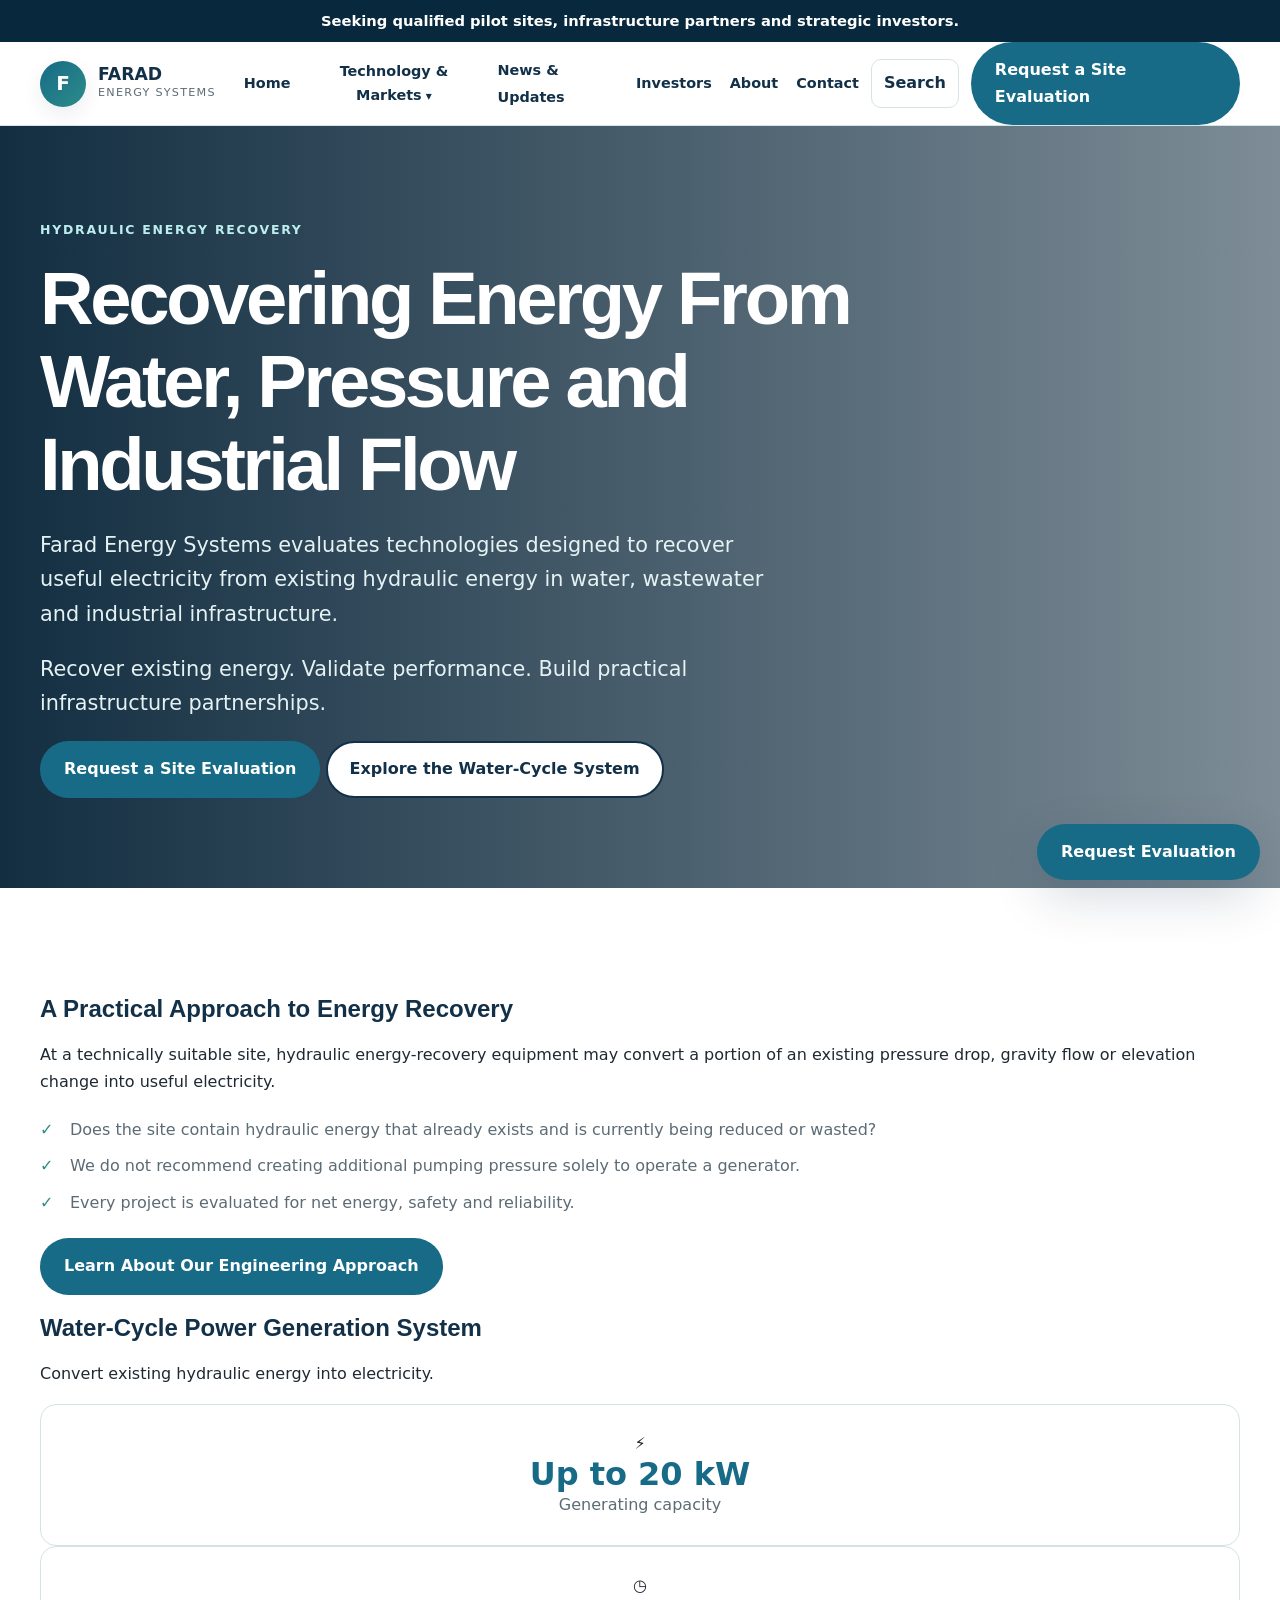
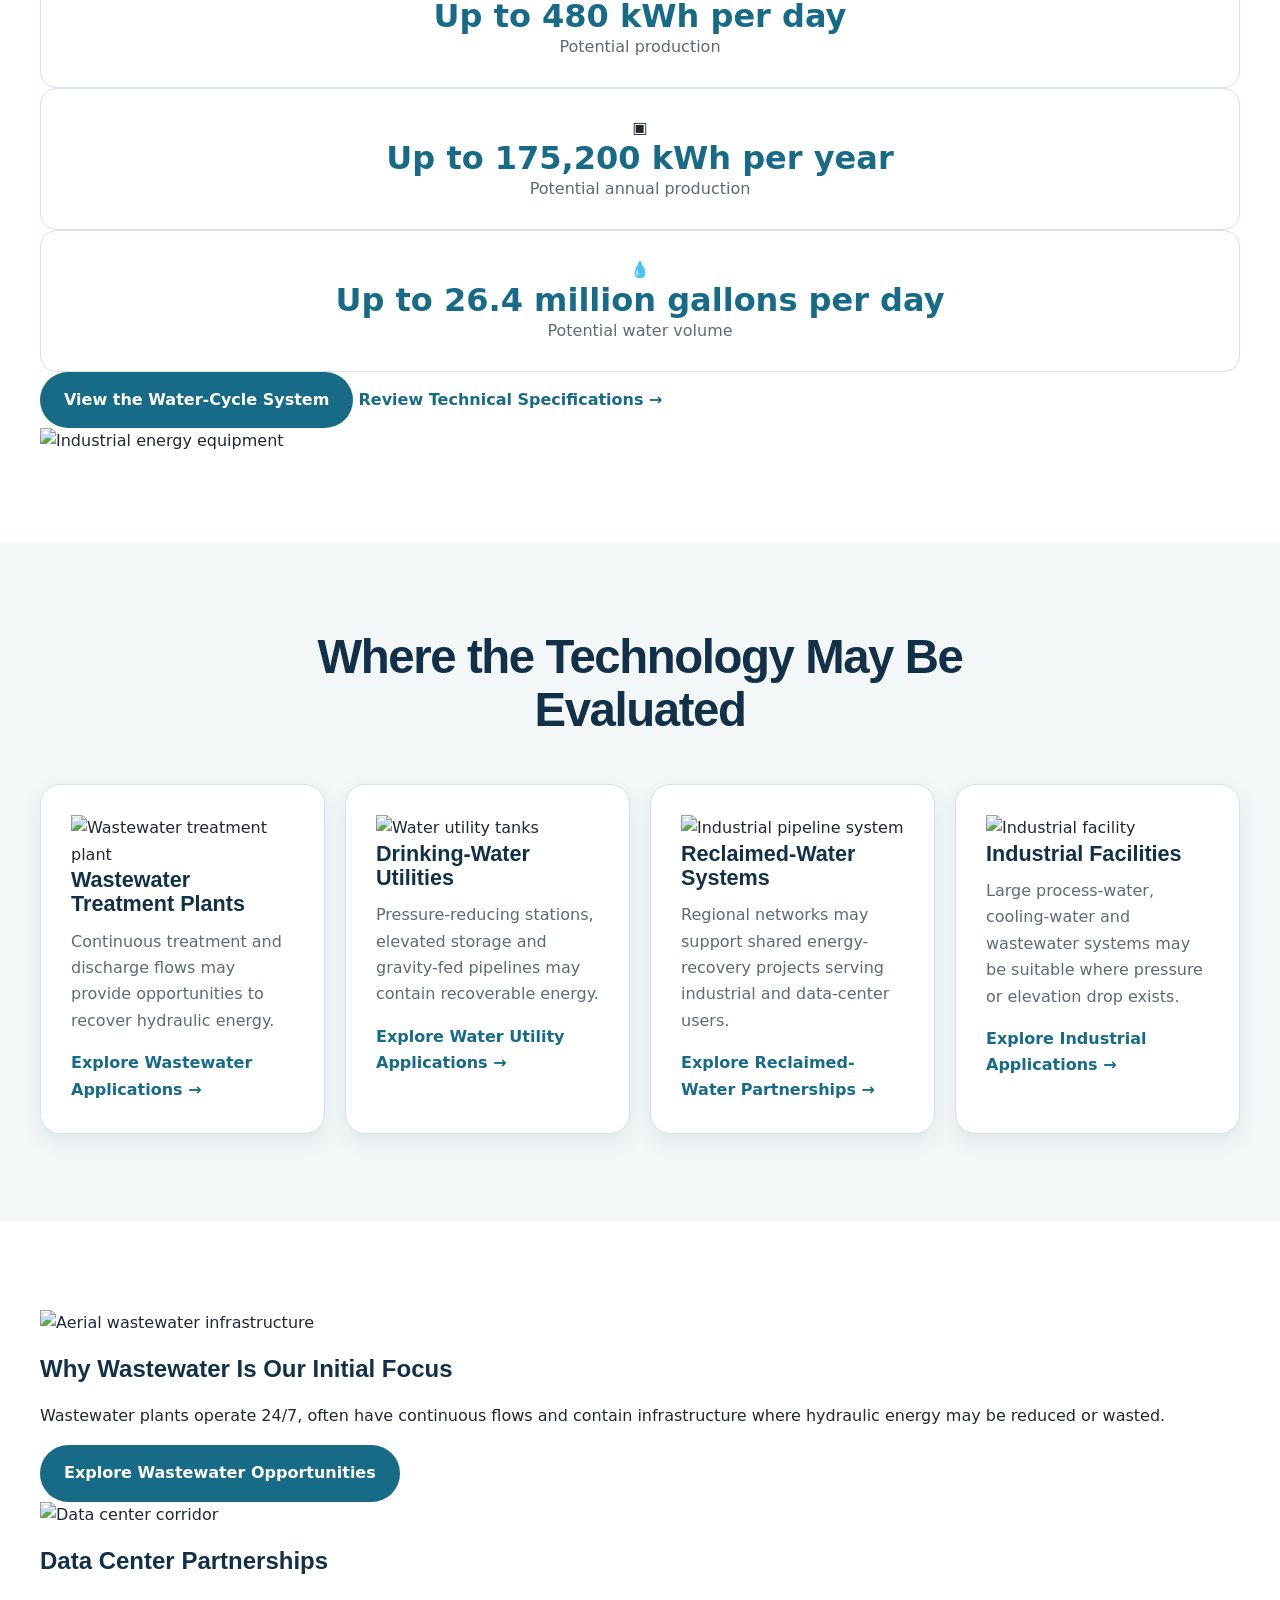
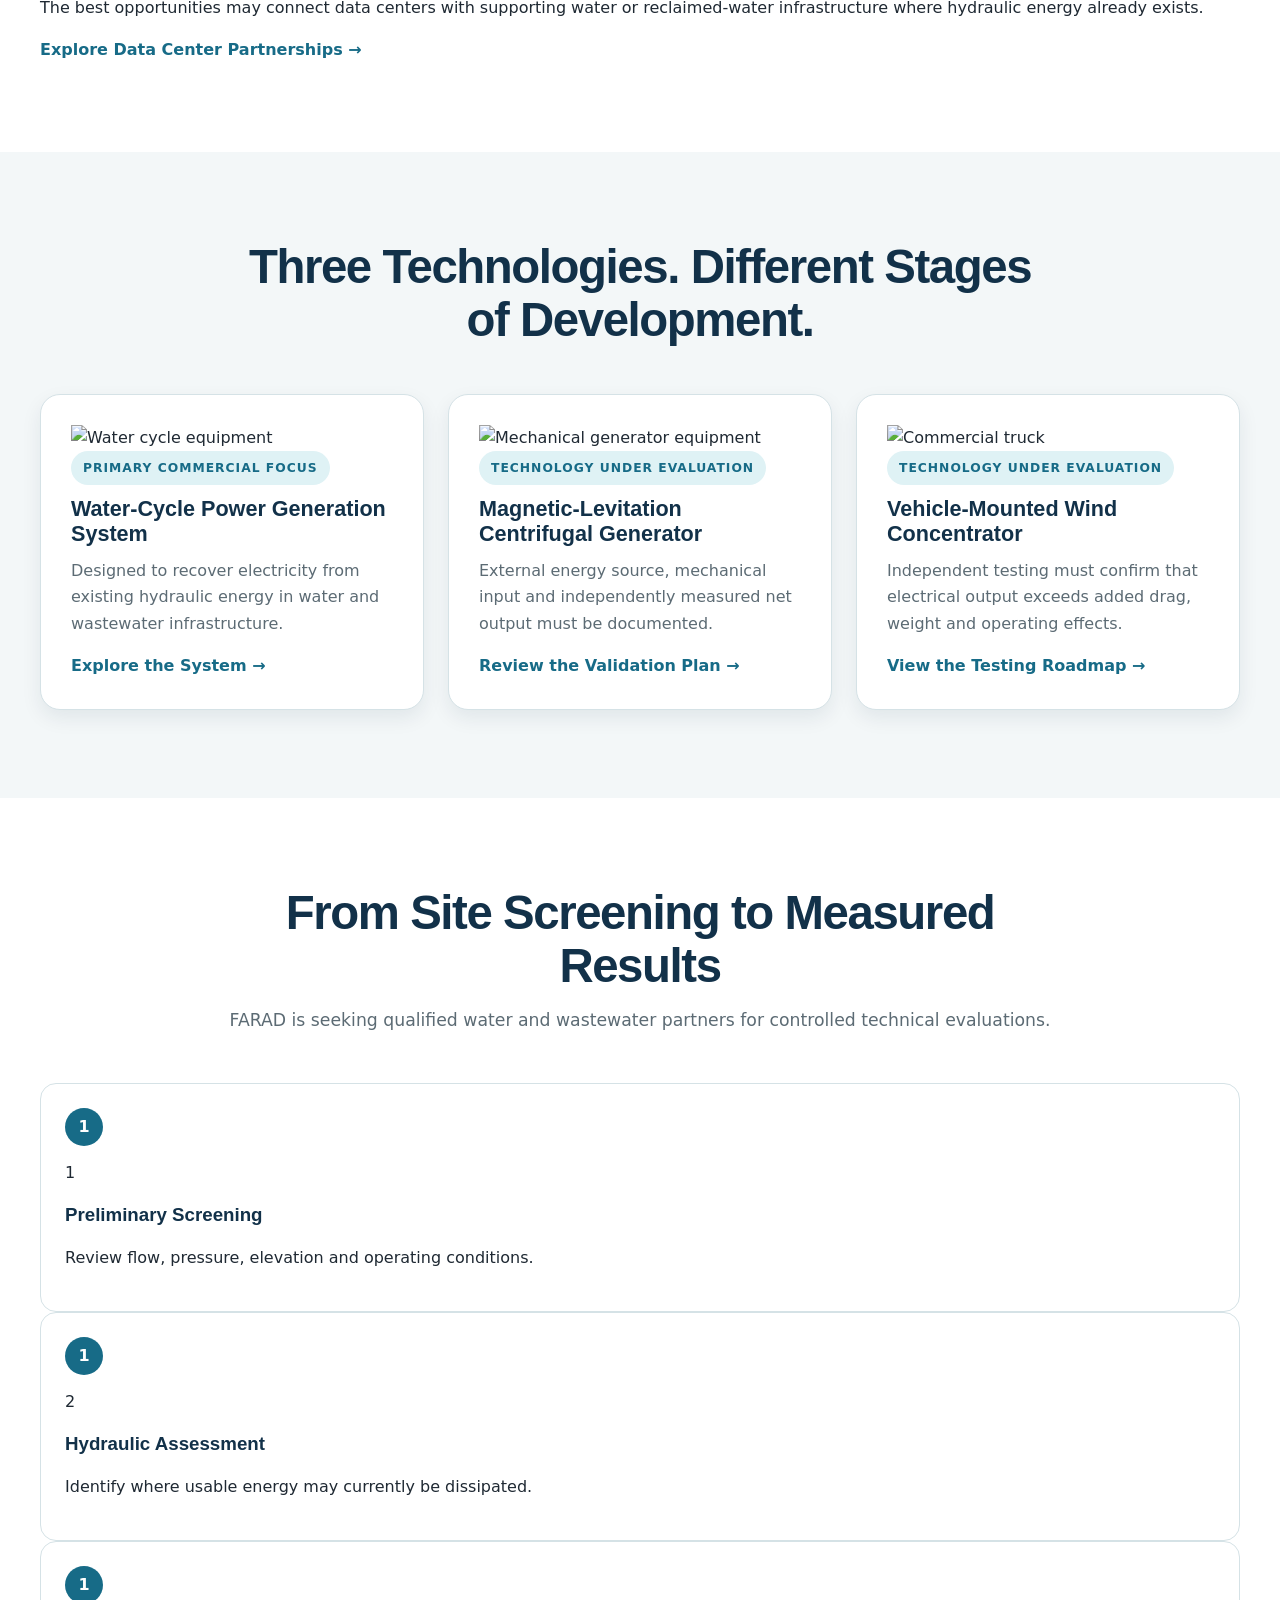
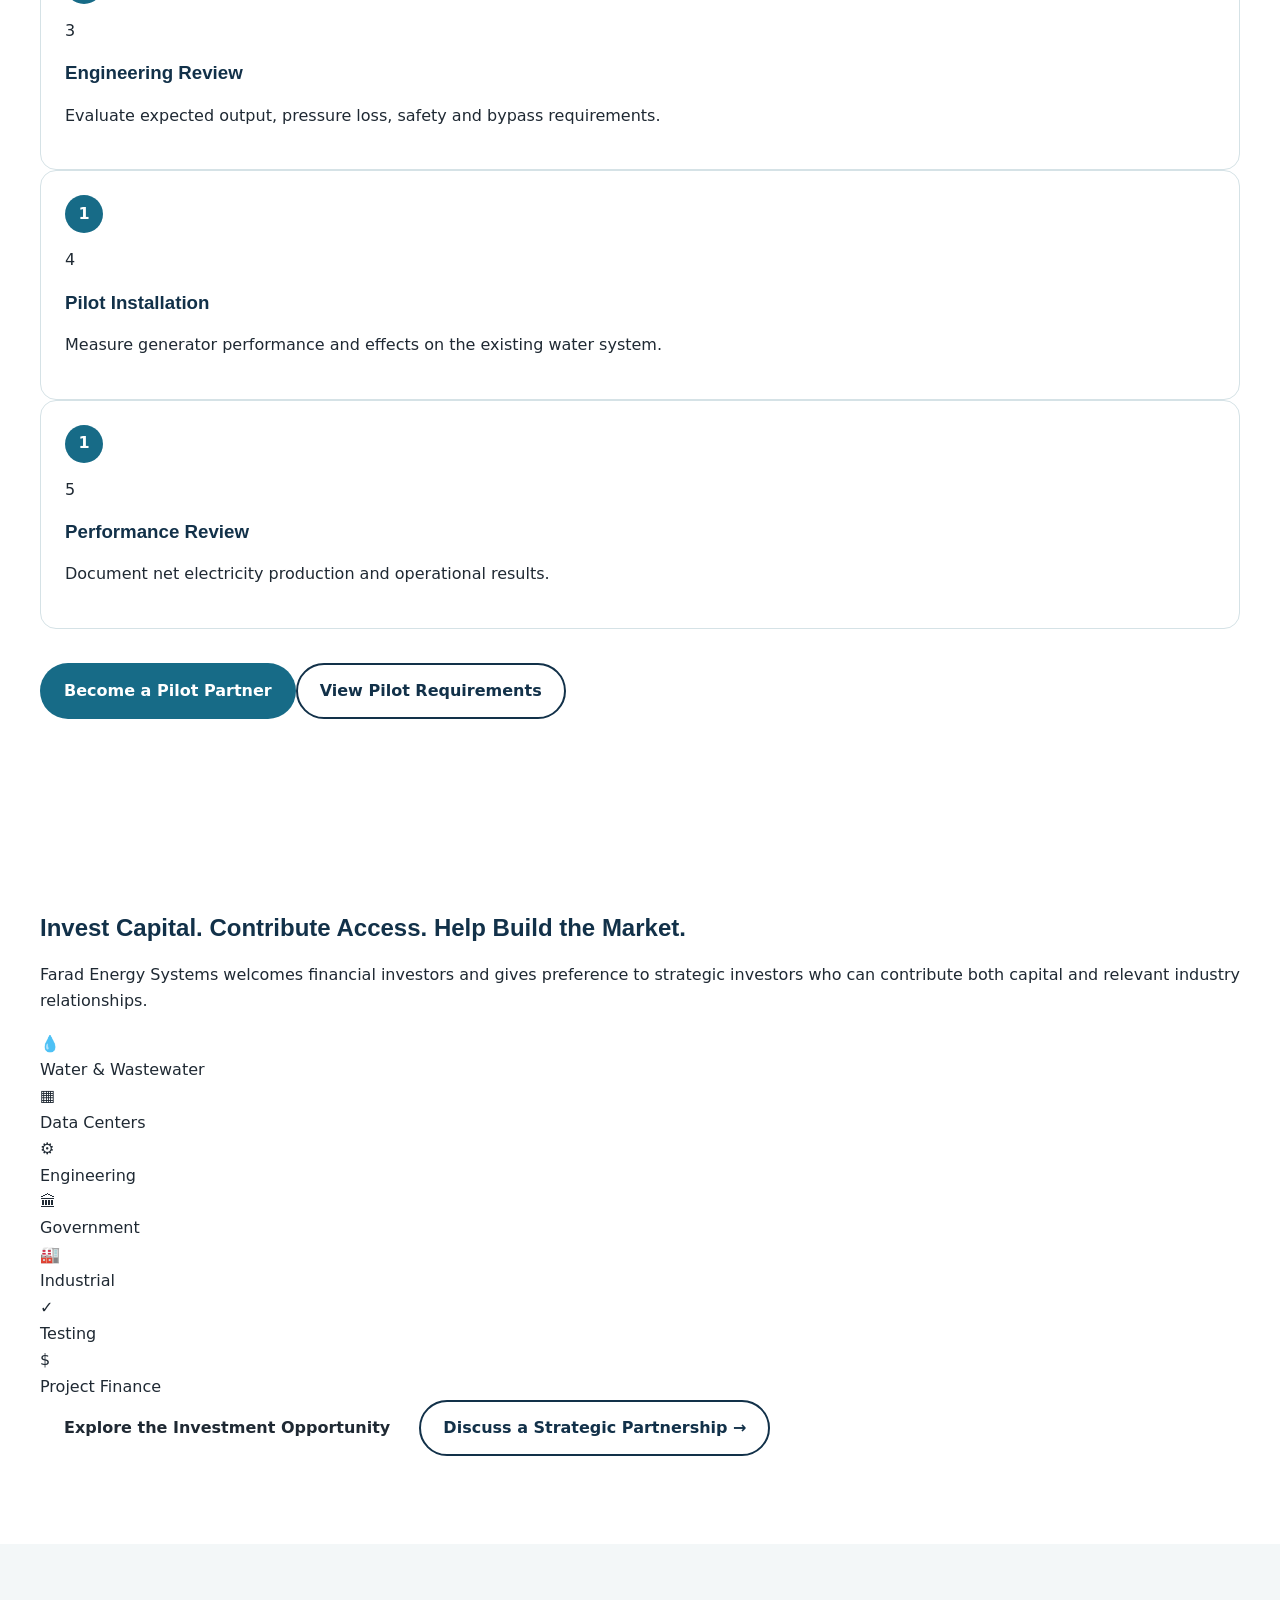
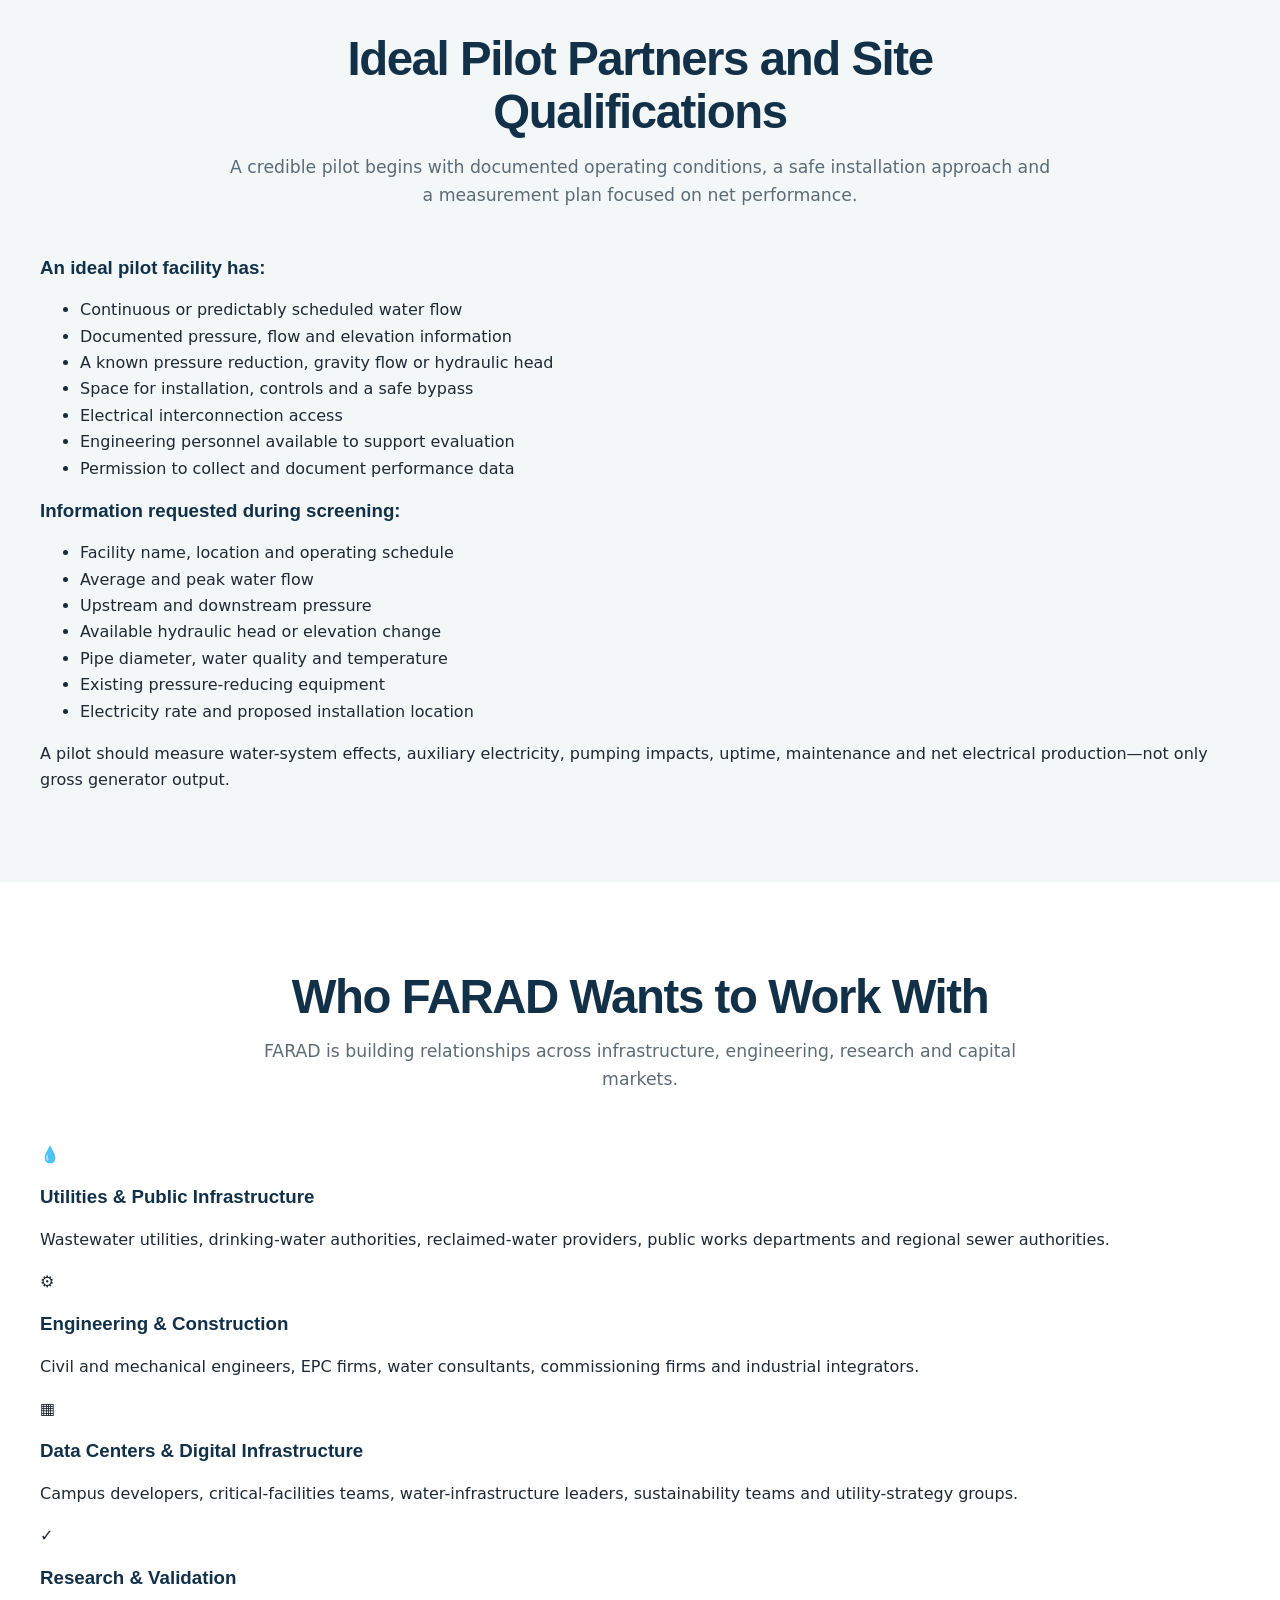
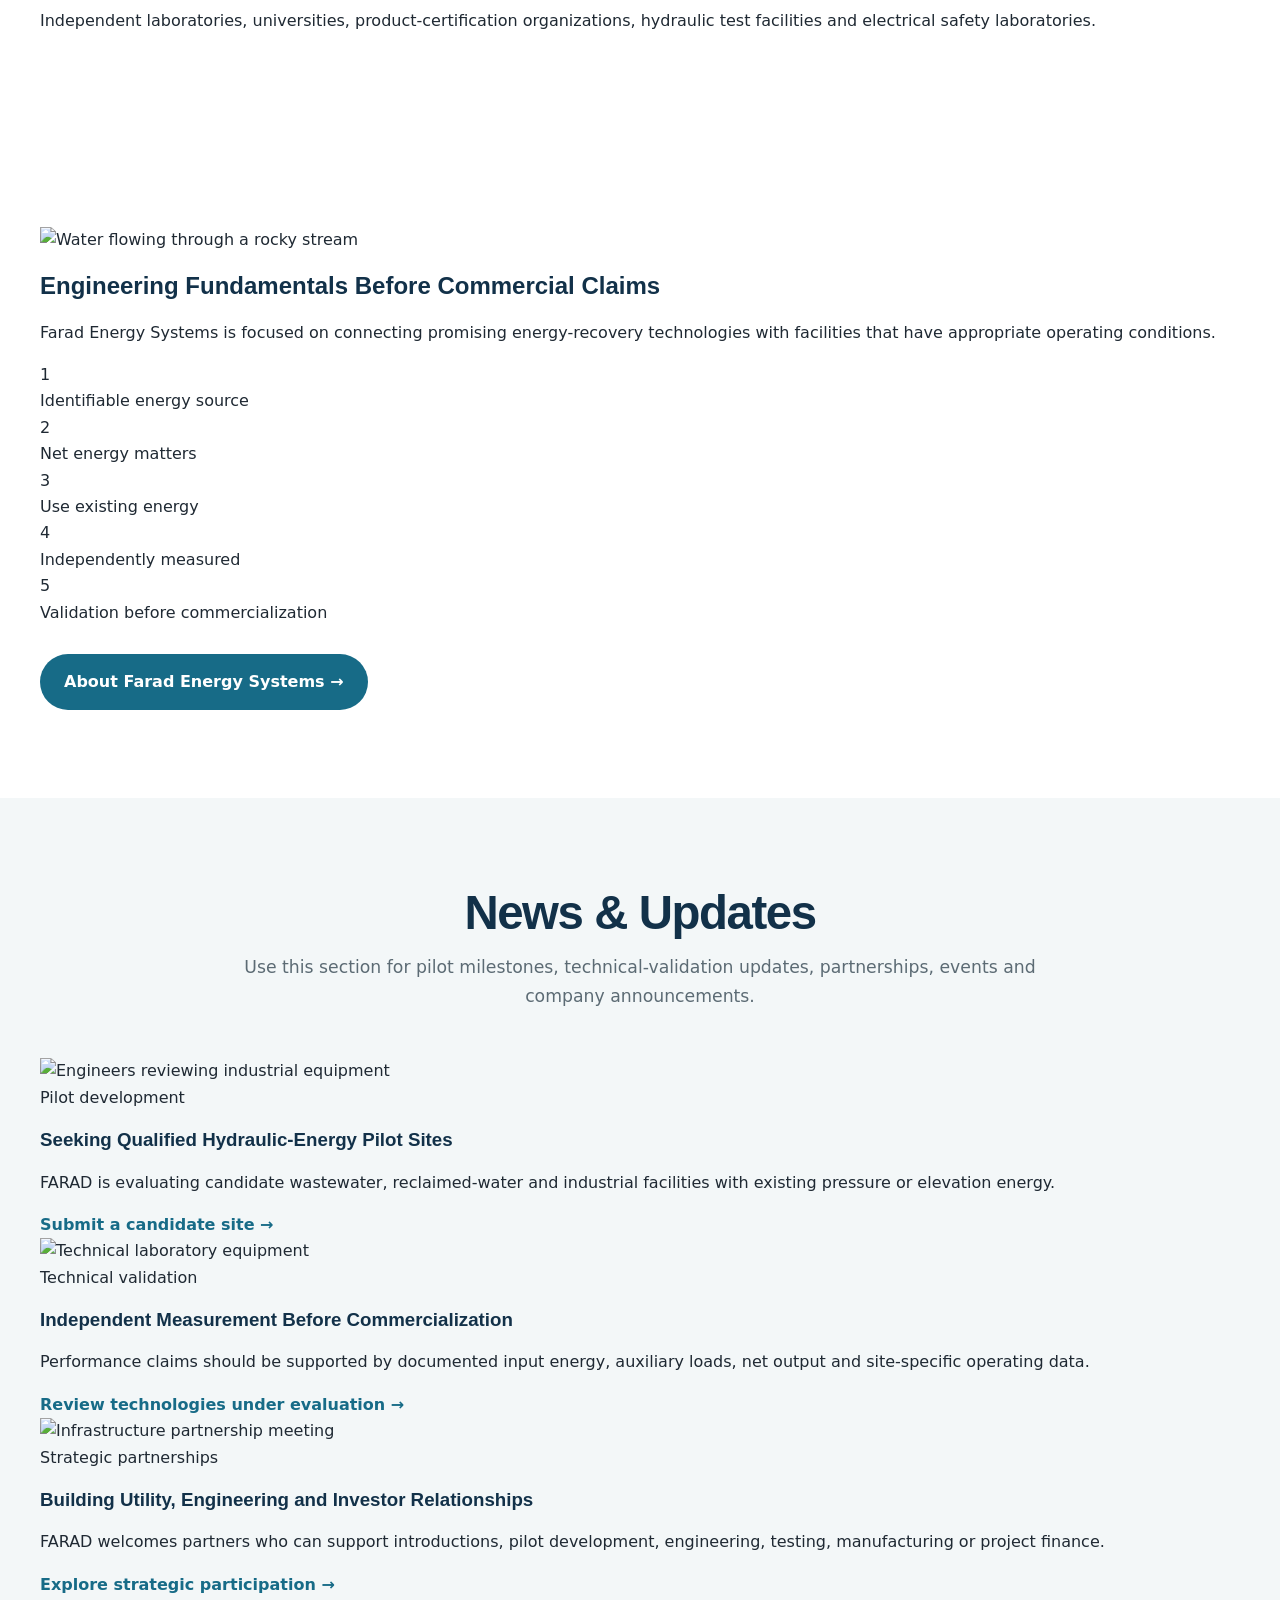
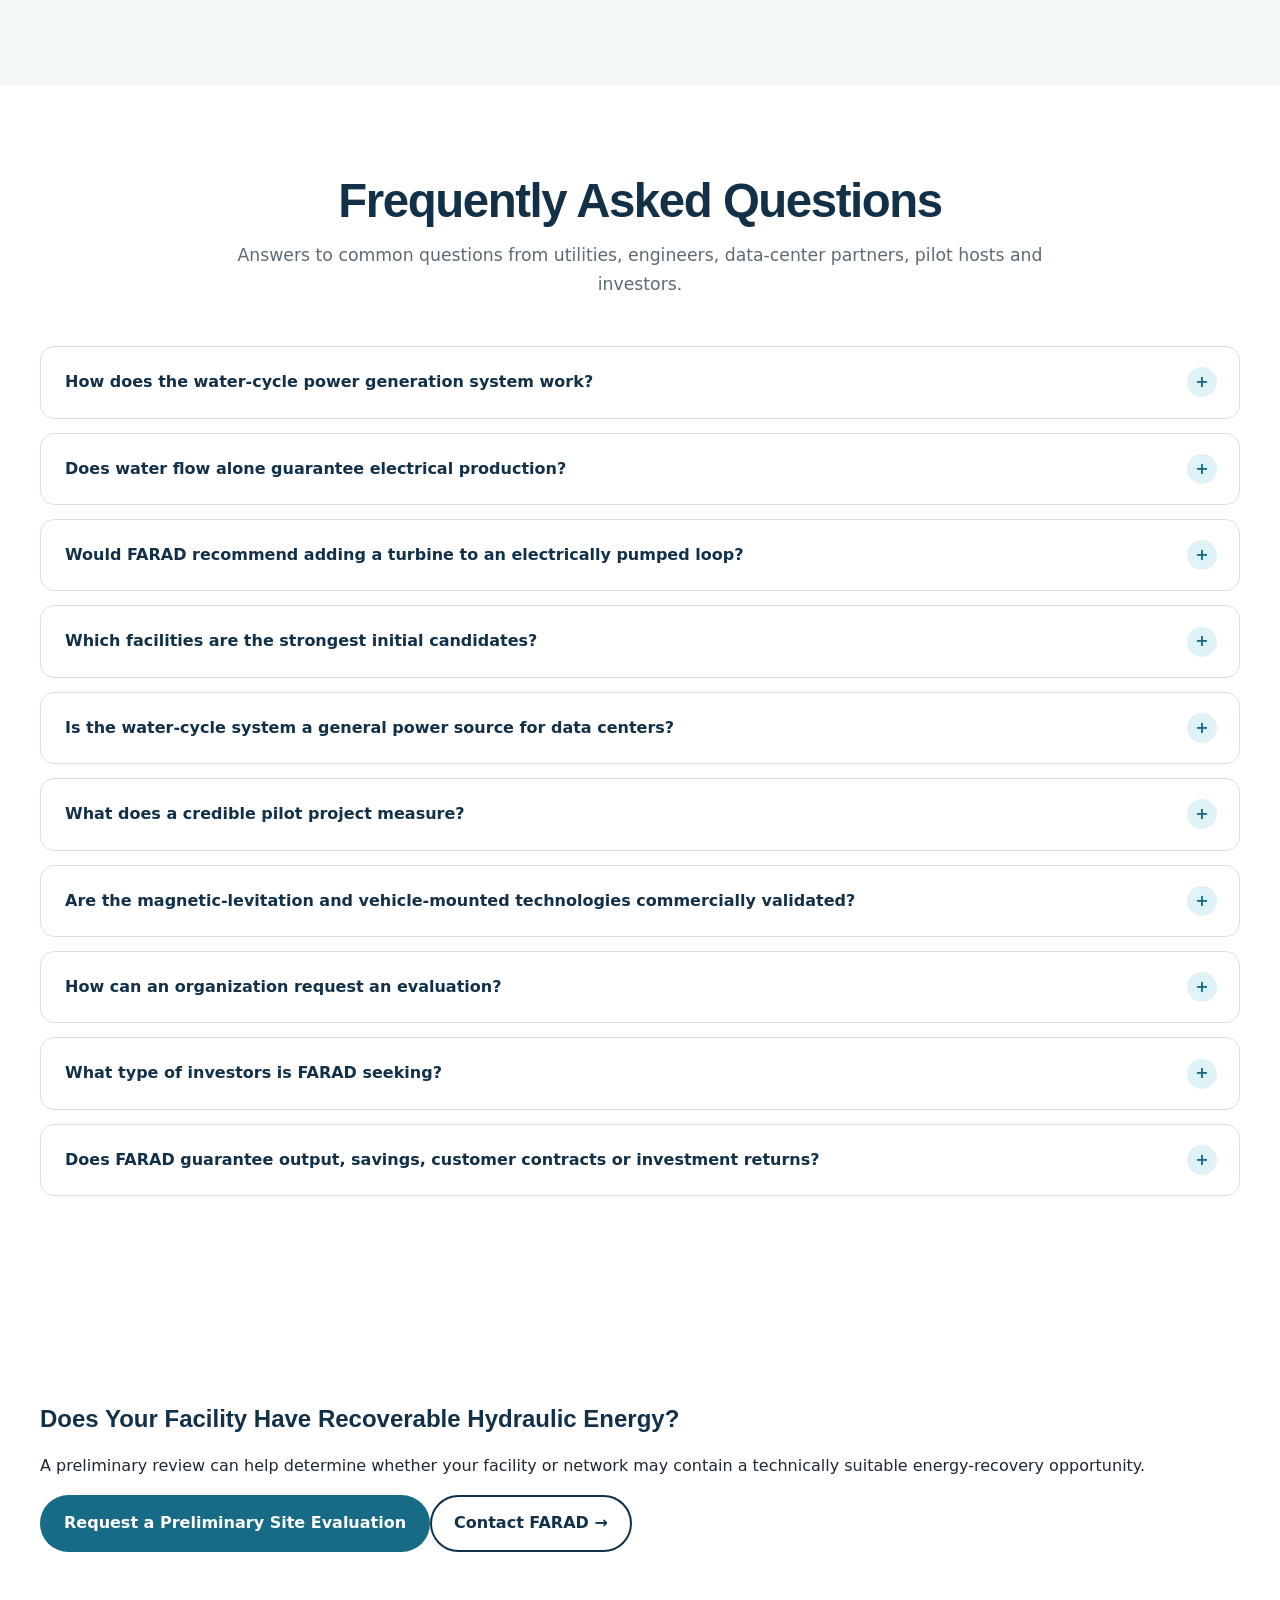
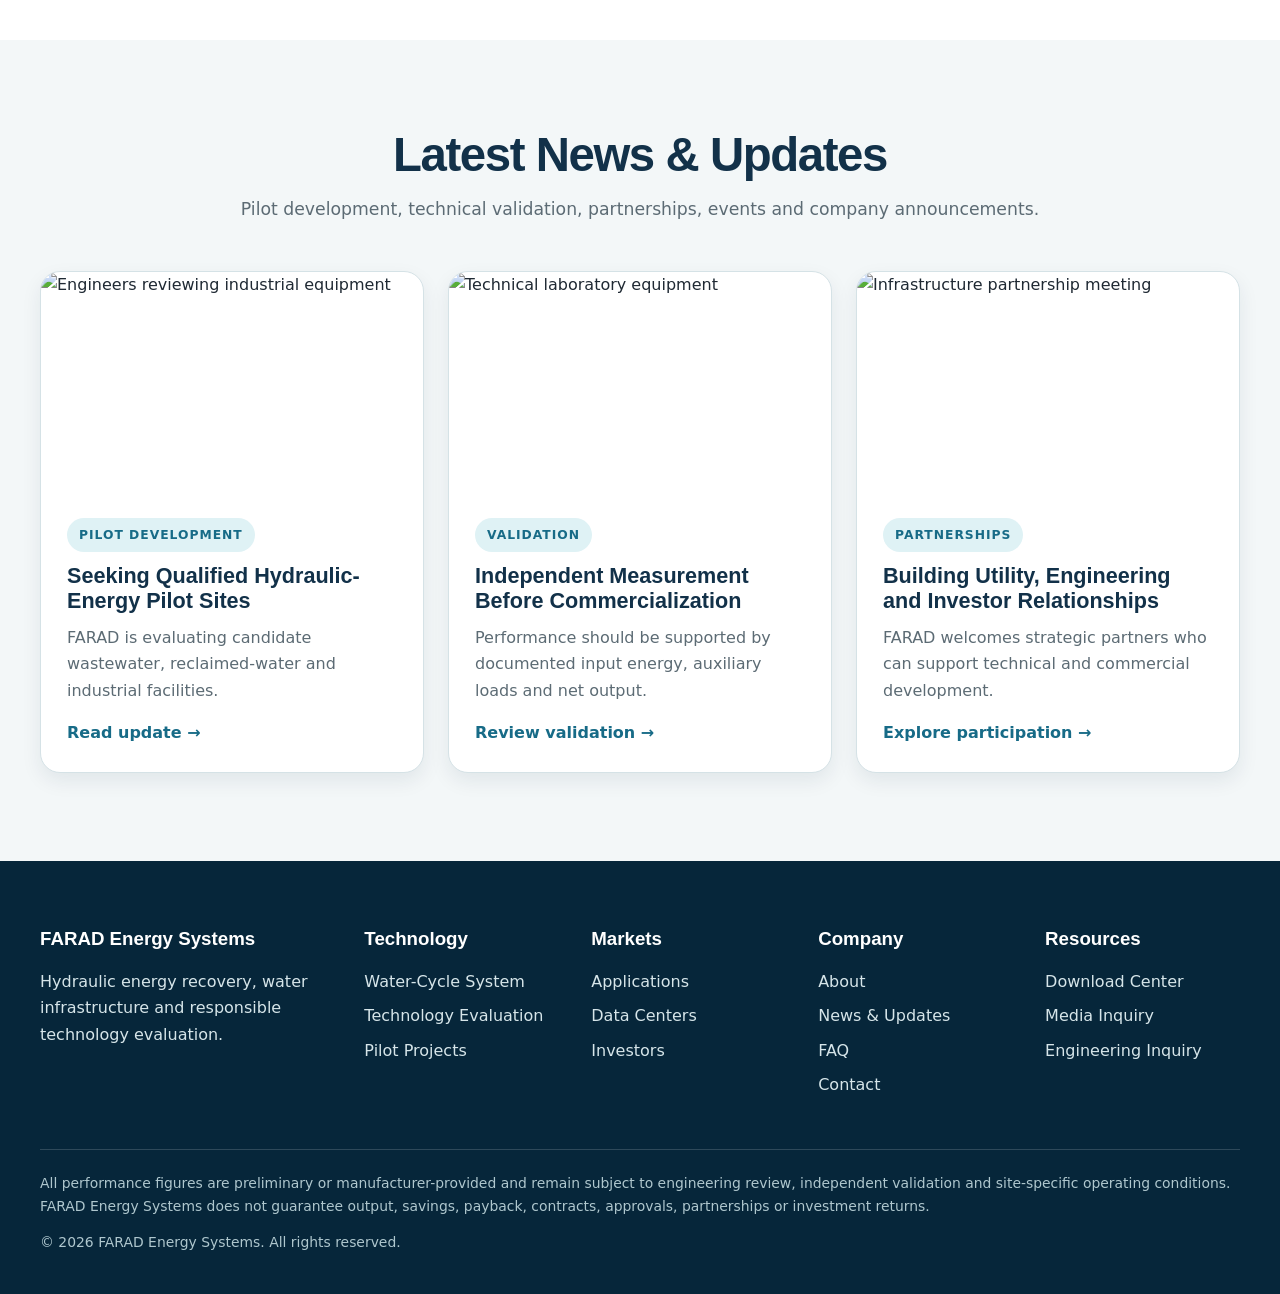
==== index.html @ cd95d313 "Initial FARAD website" ====
<!doctype html><html lang="en"><head><meta charset="utf-8"><meta name="viewport" content="width=device-width,initial-scale=1">
<title>Hydraulic Energy Recovery for Water and Wastewater Facilities | FARAD Energy Systems</title><meta name="description" content="FARAD evaluates hydraulic energy-recovery technologies for water, wastewater, reclaimed-water, industrial and data-center infrastructure.">
<link rel="stylesheet" href="css/base.css"><link rel="stylesheet" href="css/layout.css"><link rel="stylesheet" href="css/components.css"><link rel="stylesheet" href="css/forms.css"><link rel="stylesheet" href="css/animations.css">
</head><body>
<a class="skip-link" href="#main">Skip to main content</a>
<div class="announcement">Seeking qualified pilot sites, infrastructure partners and strategic investors.</div>
<header class="site-header">
<div class="container header-inner">
<a class="brand" href="index.html" aria-label="FARAD Energy Systems home"><span class="brand-mark">F</span><span class="brand-text"><strong>FARAD</strong><span>Energy Systems</span></span></a>
<div class="header-actions">
<button class="menu-button" type="button" aria-expanded="false" aria-controls="primary-nav">Menu</button>
<nav class="primary-nav" id="primary-nav" aria-label="Primary navigation">
<ul>
<li><a href="index.html" aria-current="page">Home</a></li>
<li class="nav-item"><button class="nav-trigger" type="button" aria-expanded="false">Technology & Markets</button><div class="mega-menu"><a href="water-cycle-system.html"><strong>Water-Cycle System</strong><br><span>Primary hydraulic energy-recovery technology</span></a><a href="applications.html"><strong>Applications</strong><br><span>Wastewater, water utility, reclaimed-water and industrial markets</span></a><a href="data-center-partnerships.html"><strong>Data Center Partnerships</strong><br><span>Utility and reclaimed-water partnerships for campuses</span></a><a href="pilot-projects.html"><strong>Pilot Projects</strong><br><span>Site qualification, measurement and validation</span></a><a href="technology-evaluation.html"><strong>Technology Evaluation</strong><br><span>Magnetic-levitation and vehicle systems under evaluation</span></a><a href="faq.html"><strong>FAQ</strong><br><span>Common technical and commercial questions</span></a></div></li>
<li><a href="updates.html">News & Updates</a></li><li><a href="investors.html">Investors</a></li><li><a href="about.html">About</a></li><li><a href="contact.html">Contact</a></li>
</ul></nav>
<button class="search-button" type="button" aria-label="Search site">Search</button>
<a class="btn btn-primary header-cta" href="contact.html">Request a Site Evaluation</a>
</div></div></header>
<div class="search-panel" role="dialog" aria-modal="true" aria-labelledby="search-title">
<div class="search-dialog"><button class="search-close btn btn-secondary" type="button">Close</button><h2 id="search-title">Search FARAD</h2><div class="search-row"><label class="visually-hidden" for="site-search">Search terms</label><input id="site-search" type="search" placeholder="Search technology, pilots, investors..."></div><div class="search-results"><p>Start typing to search the FARAD site.</p></div></div></div>
<main id="main">
    <section class="home-hero" style="--hero:url('https://images.unsplash.com/photo-1562016600-ece13e8ba570?auto=format&fit=crop&w=1800&q=85')">
      <div class="container">
        <div class="hero-content">
          <div class="eyebrow">Hydraulic energy recovery</div>
          <h1>Recovering Energy From Water, Pressure and Industrial Flow</h1>
          <p class="lead">Farad Energy Systems evaluates technologies designed to recover useful electricity from existing hydraulic energy in water, wastewater and industrial infrastructure.</p>
          <p class="hero-note">Recover existing energy. Validate performance. Build practical infrastructure partnerships.</p>
          <div class="actions">
            <a class="btn btn-primary" href="#contact">Request a Site Evaluation</a>
            <a class="btn btn-secondary" href="#water-cycle">Explore the Water-Cycle System</a>
          </div>
        </div>
      </div>
    </section>

    <section class="section" id="water-cycle">
      <div class="container split-card">
        <div>
          <h2>A Practical Approach to Energy Recovery</h2>
          <p>At a technically suitable site, hydraulic energy-recovery equipment may convert a portion of an existing pressure drop, gravity flow or elevation change into useful electricity.</p>
          <ul class="check-list">
            <li>Does the site contain hydraulic energy that already exists and is currently being reduced or wasted?</li>
            <li>We do not recommend creating additional pumping pressure solely to operate a generator.</li>
            <li>Every project is evaluated for net energy, safety and reliability.</li>
          </ul>
          <a class="btn btn-primary" href="#about">Learn About Our Engineering Approach</a>
        </div>
        <div class="feature-side">
          <h2>Water-Cycle Power Generation System</h2>
          <p>Convert existing hydraulic energy into electricity.</p>
          <div class="stat-list">
            <div class="stat"><div class="stat-icon">⚡</div><div><strong>Up to 20 kW</strong><span>Generating capacity</span></div></div>
            <div class="stat"><div class="stat-icon">◷</div><div><strong>Up to 480 kWh per day</strong><span>Potential production</span></div></div>
            <div class="stat"><div class="stat-icon">▣</div><div><strong>Up to 175,200 kWh per year</strong><span>Potential annual production</span></div></div>
            <div class="stat"><div class="stat-icon">💧</div><div><strong>Up to 26.4 million gallons per day</strong><span>Potential water volume</span></div></div>
          </div>
          <div class="actions">
            <a class="btn btn-primary" href="#applications">View the Water-Cycle System</a>
            <a class="text-link" href="#contact">Review Technical Specifications →</a>
          </div>
          <img class="feature-visual" src="https://images.unsplash.com/photo-1581092918056-0c4c3acd3789?auto=format&fit=crop&w=900&q=80" alt="Industrial energy equipment" />
        </div>
      </div>
    </section>

    <section class="section section-soft" id="applications">
      <div class="container">
        <div class="section-heading"><h2>Where the Technology May Be Evaluated</h2></div>
        <div class="grid-4">
          <article class="card"><img src="https://images.unsplash.com/photo-1581094794329-c8112a89af12?auto=format&fit=crop&w=800&q=80" alt="Wastewater treatment plant"><div class="card-body"><h3>Wastewater Treatment Plants</h3><p>Continuous treatment and discharge flows may provide opportunities to recover hydraulic energy.</p><a class="text-link" href="#contact">Explore Wastewater Applications →</a></div></article>
          <article class="card"><img src="https://images.unsplash.com/photo-1497435334941-8c899ee9e8e9?auto=format&fit=crop&w=800&q=80" alt="Water utility tanks"><div class="card-body"><h3>Drinking-Water Utilities</h3><p>Pressure-reducing stations, elevated storage and gravity-fed pipelines may contain recoverable energy.</p><a class="text-link" href="#contact">Explore Water Utility Applications →</a></div></article>
          <article class="card"><img src="https://images.unsplash.com/photo-1531834685032-c34bf0d84c77?auto=format&fit=crop&w=800&q=80" alt="Industrial pipeline system"><div class="card-body"><h3>Reclaimed-Water Systems</h3><p>Regional networks may support shared energy-recovery projects serving industrial and data-center users.</p><a class="text-link" href="#data-centers">Explore Reclaimed-Water Partnerships →</a></div></article>
          <article class="card"><img src="https://images.unsplash.com/photo-1504917595217-d4dc5ebe6122?auto=format&fit=crop&w=800&q=80" alt="Industrial facility"><div class="card-body"><h3>Industrial Facilities</h3><p>Large process-water, cooling-water and wastewater systems may be suitable where pressure or elevation drop exists.</p><a class="text-link" href="#contact">Explore Industrial Applications →</a></div></article>
        </div>
      </div>
    </section>

    <section class="section">
      <div class="container focus-grid">
        <article class="focus-card"><img src="https://images.unsplash.com/photo-1581093458791-9d42e3c913f3?auto=format&fit=crop&w=900&q=80" alt="Aerial wastewater infrastructure"><div class="content"><h2>Why Wastewater Is Our Initial Focus</h2><p>Wastewater plants operate 24/7, often have continuous flows and contain infrastructure where hydraulic energy may be reduced or wasted.</p><a class="btn btn-primary" href="#contact">Explore Wastewater Opportunities</a></div></article>
        <article class="focus-card" id="data-centers"><img src="https://images.unsplash.com/photo-1558494949-ef010cbdcc31?auto=format&fit=crop&w=900&q=80" alt="Data center corridor"><div class="content"><h2>Data Center Partnerships</h2><p>The best opportunities may connect data centers with supporting water or reclaimed-water infrastructure where hydraulic energy already exists.</p><a class="text-link" href="#contact">Explore Data Center Partnerships →</a></div></article>
      </div>
    </section>

    <section class="section section-soft" id="portfolio">
      <div class="container">
        <div class="section-heading"><h2>Three Technologies. Different Stages of Development.</h2></div>
        <div class="grid-3">
          <article class="card portfolio-card"><img src="https://images.unsplash.com/photo-1581092918056-0c4c3acd3789?auto=format&fit=crop&w=700&q=80" alt="Water cycle equipment"><div class="card-body"><span class="badge">Primary commercial focus</span><h3>Water-Cycle Power Generation System</h3><p>Designed to recover electricity from existing hydraulic energy in water and wastewater infrastructure.</p><a class="text-link" href="#water-cycle">Explore the System →</a></div></article>
          <article class="card portfolio-card"><img src="https://images.unsplash.com/photo-1581092160562-40aa08e78837?auto=format&fit=crop&w=700&q=80" alt="Mechanical generator equipment"><div class="card-body"><span class="badge">Technology under evaluation</span><h3>Magnetic-Levitation Centrifugal Generator</h3><p>External energy source, mechanical input and independently measured net output must be documented.</p><a class="text-link" href="#contact">Review the Validation Plan →</a></div></article>
          <article class="card portfolio-card"><img src="https://images.unsplash.com/photo-1571987502227-9231b837d92a?auto=format&fit=crop&w=700&q=80" alt="Commercial truck"><div class="card-body"><span class="badge">Technology under evaluation</span><h3>Vehicle-Mounted Wind Concentrator</h3><p>Independent testing must confirm that electrical output exceeds added drag, weight and operating effects.</p><a class="text-link" href="#contact">View the Testing Roadmap →</a></div></article>
        </div>
      </div>
    </section>

    <section class="section" id="pilot">
      <div class="container">
        <div class="section-heading"><h2>From Site Screening to Measured Results</h2><p>FARAD is seeking qualified water and wastewater partners for controlled technical evaluations.</p></div>
        <div class="process">
          <div class="step"><div class="round-icon">1</div><h3>Preliminary Screening</h3><p>Review flow, pressure, elevation and operating conditions.</p></div>
          <div class="step"><div class="round-icon">2</div><h3>Hydraulic Assessment</h3><p>Identify where usable energy may currently be dissipated.</p></div>
          <div class="step"><div class="round-icon">3</div><h3>Engineering Review</h3><p>Evaluate expected output, pressure loss, safety and bypass requirements.</p></div>
          <div class="step"><div class="round-icon">4</div><h3>Pilot Installation</h3><p>Measure generator performance and effects on the existing water system.</p></div>
          <div class="step"><div class="round-icon">5</div><h3>Performance Review</h3><p>Document net electricity production and operational results.</p></div>
        </div>
        <div class="actions" style="justify-content:center;margin-top:34px"><a class="btn btn-primary" href="#contact">Become a Pilot Partner</a><a class="btn btn-secondary" href="#contact">View Pilot Requirements</a></div>
      </div>
    </section>

    <section class="section investor" id="investors">
      <div class="container investor-layout">
        <div>
          <h2>Invest Capital. Contribute Access. Help Build the Market.</h2>
          <p>Farad Energy Systems welcomes financial investors and gives preference to strategic investors who can contribute both capital and relevant industry relationships.</p>
          <div class="sector-row">
            <div class="sector"><div class="round-icon">💧</div>Water & Wastewater</div>
            <div class="sector"><div class="round-icon">▦</div>Data Centers</div>
            <div class="sector"><div class="round-icon">⚙</div>Engineering</div>
            <div class="sector"><div class="round-icon">🏛</div>Government</div>
            <div class="sector"><div class="round-icon">🏭</div>Industrial</div>
            <div class="sector"><div class="round-icon">✓</div>Testing</div>
            <div class="sector"><div class="round-icon">$</div>Project Finance</div>
          </div>
        </div>
        <div class="investor-actions">
          <a class="btn btn-teal" href="#contact">Explore the Investment Opportunity</a>
          <a class="btn btn-secondary" href="#contact">Discuss a Strategic Partnership →</a>
        </div>
      </div>
    </section>


    <section class="section section-soft" id="qualification">
      <div class="container">
        <div class="section-heading">
          <h2>Ideal Pilot Partners and Site Qualifications</h2>
          <p>A credible pilot begins with documented operating conditions, a safe installation approach and a measurement plan focused on net performance.</p>
        </div>
        <div class="qualification-grid">
          <article class="qualification-panel">
            <h3>An ideal pilot facility has:</h3>
            <ul>
              <li>Continuous or predictably scheduled water flow</li>
              <li>Documented pressure, flow and elevation information</li>
              <li>A known pressure reduction, gravity flow or hydraulic head</li>
              <li>Space for installation, controls and a safe bypass</li>
              <li>Electrical interconnection access</li>
              <li>Engineering personnel available to support evaluation</li>
              <li>Permission to collect and document performance data</li>
            </ul>
          </article>
          <article class="qualification-panel">
            <h3>Information requested during screening:</h3>
            <ul>
              <li>Facility name, location and operating schedule</li>
              <li>Average and peak water flow</li>
              <li>Upstream and downstream pressure</li>
              <li>Available hydraulic head or elevation change</li>
              <li>Pipe diameter, water quality and temperature</li>
              <li>Existing pressure-reducing equipment</li>
              <li>Electricity rate and proposed installation location</li>
            </ul>
          </article>
        </div>
        <div class="disclaimer-box">
          A pilot should measure water-system effects, auxiliary electricity, pumping impacts, uptime, maintenance and net electrical production—not only gross generator output.
        </div>
      </div>
    </section>

    <section class="section" id="partners">
      <div class="container">
        <div class="section-heading">
          <h2>Who FARAD Wants to Work With</h2>
          <p>FARAD is building relationships across infrastructure, engineering, research and capital markets.</p>
        </div>
        <div class="partner-grid">
          <article class="partner-card"><div class="round-icon">💧</div><h3>Utilities & Public Infrastructure</h3><p>Wastewater utilities, drinking-water authorities, reclaimed-water providers, public works departments and regional sewer authorities.</p></article>
          <article class="partner-card"><div class="round-icon">⚙</div><h3>Engineering & Construction</h3><p>Civil and mechanical engineers, EPC firms, water consultants, commissioning firms and industrial integrators.</p></article>
          <article class="partner-card"><div class="round-icon">▦</div><h3>Data Centers & Digital Infrastructure</h3><p>Campus developers, critical-facilities teams, water-infrastructure leaders, sustainability teams and utility-strategy groups.</p></article>
          <article class="partner-card"><div class="round-icon">✓</div><h3>Research & Validation</h3><p>Independent laboratories, universities, product-certification organizations, hydraulic test facilities and electrical safety laboratories.</p></article>
        </div>
      </div>
    </section>

    <section class="section" id="about">
      <div class="container principles">
        <img src="https://images.unsplash.com/photo-1437482078695-73f5ca6c96e2?auto=format&fit=crop&w=1000&q=80" alt="Water flowing through a rocky stream">
        <div>
          <h2>Engineering Fundamentals Before Commercial Claims</h2>
          <p>Farad Energy Systems is focused on connecting promising energy-recovery technologies with facilities that have appropriate operating conditions.</p>
          <div class="principle-row">
            <div class="principle"><div class="round-icon">1</div>Identifiable energy source</div>
            <div class="principle"><div class="round-icon">2</div>Net energy matters</div>
            <div class="principle"><div class="round-icon">3</div>Use existing energy</div>
            <div class="principle"><div class="round-icon">4</div>Independently measured</div>
            <div class="principle"><div class="round-icon">5</div>Validation before commercialization</div>
          </div>
          <div style="margin-top:28px"><a class="btn btn-primary" href="#contact">About Farad Energy Systems →</a></div>
        </div>
      </div>
    </section>


    <section class="section section-soft" id="updates">
      <div class="container">
        <div class="section-heading">
          <h2>News & Updates</h2>
          <p>Use this section for pilot milestones, technical-validation updates, partnerships, events and company announcements.</p>
        </div>
        <div class="updates-grid">
          <article class="update-card">
            <img src="https://images.unsplash.com/photo-1581092160607-ee22621dd758?auto=format&fit=crop&w=900&q=80" alt="Engineers reviewing industrial equipment">
            <div class="card-body"><span class="update-meta">Pilot development</span><h3>Seeking Qualified Hydraulic-Energy Pilot Sites</h3><p>FARAD is evaluating candidate wastewater, reclaimed-water and industrial facilities with existing pressure or elevation energy.</p><a class="text-link" href="#contact">Submit a candidate site →</a></div>
          </article>
          <article class="update-card">
            <img src="https://images.unsplash.com/photo-1532187863486-abf9dbad1b69?auto=format&fit=crop&w=900&q=80" alt="Technical laboratory equipment">
            <div class="card-body"><span class="update-meta">Technical validation</span><h3>Independent Measurement Before Commercialization</h3><p>Performance claims should be supported by documented input energy, auxiliary loads, net output and site-specific operating data.</p><a class="text-link" href="#portfolio">Review technologies under evaluation →</a></div>
          </article>
          <article class="update-card">
            <img src="https://images.unsplash.com/photo-1556761175-b413da4baf72?auto=format&fit=crop&w=900&q=80" alt="Infrastructure partnership meeting">
            <div class="card-body"><span class="update-meta">Strategic partnerships</span><h3>Building Utility, Engineering and Investor Relationships</h3><p>FARAD welcomes partners who can support introductions, pilot development, engineering, testing, manufacturing or project finance.</p><a class="text-link" href="#investors">Explore strategic participation →</a></div>
          </article>
        </div>
      </div>
    </section>

    <section class="section" id="faq">
      <div class="container">
        <div class="section-heading">
          <h2>Frequently Asked Questions</h2>
          <p>Answers to common questions from utilities, engineers, data-center partners, pilot hosts and investors.</p>
        </div>
        <div class="faq-wrap">
          <details class="faq-item">
            <summary>How does the water-cycle power generation system work?</summary>
            <div class="faq-answer">It is intended to convert a portion of existing hydraulic energy into electricity where water is already moving with usable pressure, hydraulic head or elevation change. Site-specific engineering is required to determine whether sufficient recoverable energy exists.</div>
          </details>
          <details class="faq-item">
            <summary>Does water flow alone guarantee electrical production?</summary>
            <div class="faq-answer">No. Recoverable power depends on flow, pressure, pressure reduction, hydraulic head, elevation, pipe configuration and equipment efficiency. A large water volume without usable pressure or elevation energy may not be suitable.</div>
          </details>
          <details class="faq-item">
            <summary>Would FARAD recommend adding a turbine to an electrically pumped loop?</summary>
            <div class="faq-answer">Not without a full net-energy analysis. If additional pumping pressure must be created solely to drive a generator, the installation may consume more energy than it produces.</div>
          </details>
          <details class="faq-item">
            <summary>Which facilities are the strongest initial candidates?</summary>
            <div class="faq-answer">Wastewater-treatment plants, pressure-reducing stations, gravity-fed pipelines, elevated-storage discharge, reclaimed-water networks and industrial water systems with continuous flow and an existing pressure or elevation drop.</div>
          </details>
          <details class="faq-item">
            <summary>Is the water-cycle system a general power source for data centers?</summary>
            <div class="faq-answer">No. The most credible data-center opportunities are expected to involve municipal or reclaimed-water infrastructure serving a campus, where hydraulic energy already exists outside a conventional electrically pumped cooling loop.</div>
          </details>
          <details class="faq-item">
            <summary>What does a credible pilot project measure?</summary>
            <div class="faq-answer">Flow, upstream and downstream pressure, hydraulic head, generator output, auxiliary electricity, pumping impacts, downtime, maintenance and net electricity production.</div>
          </details>
          <details class="faq-item">
            <summary>Are the magnetic-levitation and vehicle-mounted technologies commercially validated?</summary>
            <div class="faq-answer">They are presented as technologies under evaluation. Their input energy, net output, operating effects, safety, durability and independent test results should be established before broad commercialization.</div>
          </details>
          <details class="faq-item">
            <summary>How can an organization request an evaluation?</summary>
            <div class="faq-answer">Provide the facility type, location, available flow and pressure information, elevation conditions, operating schedule, pipe size and an engineering contact through the site-evaluation inquiry.</div>
          </details>
          <details class="faq-item">
            <summary>What type of investors is FARAD seeking?</summary>
            <div class="faq-answer">FARAD welcomes financial investors and particularly values strategic investors with credible relationships in water infrastructure, data centers, engineering, government, industrial facilities, testing, transportation or project finance.</div>
          </details>
          <details class="faq-item">
            <summary>Does FARAD guarantee output, savings, customer contracts or investment returns?</summary>
            <div class="faq-answer">No. Performance, compatibility and economics remain subject to engineering review, independent validation, operating conditions and written agreements. Commercial introductions and investment participation do not guarantee contracts, approvals or returns.</div>
          </details>
        </div>
      </div>
    </section>

    <section class="section " id="contact">
      <div class="container">
        <div><h2>Does Your Facility Have Recoverable Hydraulic Energy?</h2><p>A preliminary review can help determine whether your facility or network may contain a technically suitable energy-recovery opportunity.</p></div>
        <div class="actions"><a class="btn btn-primary" href="mailto:info@faradenergysystems.com?subject=Preliminary%20Site%20Evaluation">Request a Preliminary Site Evaluation</a><a class="btn btn-secondary" href="mailto:info@faradenergysystems.com">Contact FARAD →</a></div>
      </div>
    </section>
  
<section class="section section-soft"><div class="container"><div class="section-heading"><h2>Latest News & Updates</h2><p>Pilot development, technical validation, partnerships, events and company announcements.</p></div>
<div class="grid-3">
<article class="card media-card" data-reveal><img src="https://images.unsplash.com/photo-1581092160607-ee22621dd758?auto=format&fit=crop&w=900&q=80" alt="Engineers reviewing industrial equipment"><div class="card-body"><span class="badge">Pilot development</span><h3>Seeking Qualified Hydraulic-Energy Pilot Sites</h3><p>FARAD is evaluating candidate wastewater, reclaimed-water and industrial facilities.</p><a class="text-link" href="updates.html">Read update →</a></div></article>
<article class="card media-card" data-reveal><img src="https://images.unsplash.com/photo-1532187863486-abf9dbad1b69?auto=format&fit=crop&w=900&q=80" alt="Technical laboratory equipment"><div class="card-body"><span class="badge">Validation</span><h3>Independent Measurement Before Commercialization</h3><p>Performance should be supported by documented input energy, auxiliary loads and net output.</p><a class="text-link" href="technology-evaluation.html">Review validation →</a></div></article>
<article class="card media-card" data-reveal><img src="https://images.unsplash.com/photo-1556761175-b413da4baf72?auto=format&fit=crop&w=900&q=80" alt="Infrastructure partnership meeting"><div class="card-body"><span class="badge">Partnerships</span><h3>Building Utility, Engineering and Investor Relationships</h3><p>FARAD welcomes strategic partners who can support technical and commercial development.</p><a class="text-link" href="investors.html">Explore participation →</a></div></article>
</div></div></section>
</main>
<footer class="site-footer"><div class="container"><div class="footer-grid">
<div><h3>FARAD Energy Systems</h3><p>Hydraulic energy recovery, water infrastructure and responsible technology evaluation.</p></div>
<div><h3>Technology</h3><a href="water-cycle-system.html">Water-Cycle System</a><a href="technology-evaluation.html">Technology Evaluation</a><a href="pilot-projects.html">Pilot Projects</a></div>
<div><h3>Markets</h3><a href="applications.html">Applications</a><a href="data-center-partnerships.html">Data Centers</a><a href="investors.html">Investors</a></div>
<div><h3>Company</h3><a href="about.html">About</a><a href="updates.html">News & Updates</a><a href="faq.html">FAQ</a><a href="contact.html">Contact</a></div>
<div><h3>Resources</h3><a href="downloads.html">Download Center</a><a href="contact.html">Media Inquiry</a><a href="contact.html">Engineering Inquiry</a></div>
</div><div class="footer-bottom"><p>All performance figures are preliminary or manufacturer-provided and remain subject to engineering review, independent validation and site-specific operating conditions. FARAD Energy Systems does not guarantee output, savings, payback, contracts, approvals, partnerships or investment returns.</p><p>© 2026 FARAD Energy Systems. All rights reserved.</p></div></div></footer>
<a class="btn btn-primary sticky-cta" href="contact.html">Request Evaluation</a>

<script src="js/navigation.js"></script><script src="js/search.js"></script><script src="js/interactions.js"></script><script src="js/animations.js"></script></body></html>
---- css/base.css ----
:root{
  --navy:#123149;--navy-deep:#08283d;--blue:#176b87;--blue-bright:#1686a5;
  --teal:#2c8c88;--sky:#dff2f5;--mist:#f3f7f8;--line:#d5e2e6;
  --ink:#1f2933;--muted:#5c6b74;--white:#fff;--warning:#f4b942;
  --shadow-sm:0 8px 20px rgba(8,40,61,.08);--shadow-lg:0 18px 50px rgba(8,40,61,.16);
  --radius-sm:12px;--radius:20px;--radius-lg:30px;--container:1200px;
}
*{box-sizing:border-box}
html{scroll-behavior:smooth}
body{margin:0;font-family:Inter,ui-sans-serif,system-ui,-apple-system,BlinkMacSystemFont,"Segoe UI",sans-serif;color:var(--ink);background:var(--white);line-height:1.65}
img{display:block;max-width:100%}
a{color:inherit}
button,input,select,textarea{font:inherit}
h1,h2,h3,h4{font-family:Arial,Helvetica,sans-serif;color:var(--navy);line-height:1.12}
p{margin-top:0}
.container{width:min(var(--container),calc(100% - 40px));margin-inline:auto}
.visually-hidden{position:absolute!important;width:1px;height:1px;padding:0;margin:-1px;overflow:hidden;clip:rect(0,0,0,0);white-space:nowrap;border:0}
.skip-link{position:absolute;left:-9999px;top:0;z-index:10000;background:#fff;color:#000;padding:12px 16px;border-radius:8px}
.skip-link:focus{left:12px;top:12px}
:focus-visible{outline:3px solid var(--warning);outline-offset:3px}
---- css/layout.css ----
.announcement{background:var(--navy-deep);color:#fff;text-align:center;padding:9px 16px;font-weight:800;font-size:.92rem}
.site-header{position:sticky;top:0;z-index:1000;background:rgba(255,255,255,.97);backdrop-filter:blur(10px);border-bottom:1px solid var(--line)}
.header-inner{min-height:82px;display:flex;align-items:center;justify-content:space-between;gap:28px}
.brand{display:flex;align-items:center;gap:12px;text-decoration:none;color:var(--navy);flex:0 0 auto}
.brand-mark{width:46px;height:46px;border-radius:50%;display:grid;place-items:center;background:linear-gradient(135deg,var(--blue),var(--teal));color:#fff;font-size:1.25rem;font-weight:900;box-shadow:var(--shadow-sm)}
.brand-text strong{display:block;font-size:1.08rem;line-height:1.05}.brand-text span{display:block;color:var(--muted);font-size:.7rem;text-transform:uppercase;letter-spacing:.11em}
.header-actions{display:flex;align-items:center;gap:12px}
.menu-button,.search-button{border:1px solid var(--line);background:#fff;color:var(--navy);border-radius:10px;padding:10px 12px;font-weight:850;cursor:pointer}
.menu-button{display:none}
.primary-nav>ul{display:flex;align-items:center;gap:18px;list-style:none;padding:0;margin:0}
.primary-nav a,.nav-trigger{font-weight:800;font-size:.9rem;color:var(--navy);text-decoration:none;background:none;border:0;padding:12px 0;cursor:pointer}
.nav-item{position:relative}.nav-trigger::after{content:" ▾";font-size:.75rem}
.mega-menu{display:none;position:absolute;top:100%;left:50%;transform:translateX(-45%);width:min(760px,90vw);background:#fff;border:1px solid var(--line);border-radius:18px;box-shadow:var(--shadow-lg);padding:26px;grid-template-columns:repeat(2,1fr);gap:12px}
.nav-item.open .mega-menu{display:grid}
.mega-menu a{display:block;padding:14px;border-radius:12px}.mega-menu a:hover,.mega-menu a:focus-visible{background:var(--mist)}
.search-panel{display:none;position:fixed;inset:0;background:rgba(5,25,38,.72);z-index:2000;padding:100px 20px}
.search-panel.open{display:block}.search-dialog{max-width:820px;margin:0 auto;background:#fff;border-radius:22px;padding:28px;box-shadow:var(--shadow-lg)}
.search-row{display:flex;gap:10px}.search-row input{flex:1}
.search-results{margin-top:18px}.search-results a{display:block;padding:12px;border-bottom:1px solid var(--line);text-decoration:none}
.page-hero,.home-hero{color:#fff;position:relative;overflow:hidden;background:linear-gradient(90deg,rgba(6,35,55,.95),rgba(6,35,55,.52)),var(--hero) center/cover no-repeat}
.home-hero{min-height:680px;display:grid;align-items:center}.page-hero{padding:115px 0 96px}
.hero-content{max-width:820px;padding:90px 0;position:relative;z-index:1}
.eyebrow{display:inline-block;color:#bceef0;font-weight:900;text-transform:uppercase;letter-spacing:.14em;font-size:.78rem;margin-bottom:16px}
.home-hero h1,.page-hero h1{color:#fff;font-size:clamp(2.7rem,5.8vw,5.8rem);letter-spacing:-.045em;margin:0 0 22px}
.home-hero p,.page-hero p{font-size:clamp(1.05rem,1.7vw,1.3rem);color:#e5f2f4;max-width:760px}
.section{padding:88px 0}.section-tight{padding:58px 0}.section-soft{background:var(--mist)}.section-dark{background:var(--navy-deep);color:#fff}
.section-heading{max-width:830px;margin:0 auto 48px;text-align:center}.section-heading.left{text-align:left;margin-left:0}
.section-heading h2{font-size:clamp(2rem,3.7vw,3.35rem);letter-spacing:-.03em;margin:0 0 14px}
.section-heading p{font-size:1.08rem;color:var(--muted)}.section-dark .section-heading h2{color:#fff}.section-dark .section-heading p{color:#c9dde2}
.grid-2{display:grid;grid-template-columns:repeat(2,1fr);gap:28px}.grid-3{display:grid;grid-template-columns:repeat(3,1fr);gap:24px}.grid-4{display:grid;grid-template-columns:repeat(4,1fr);gap:20px}
.split{display:grid;grid-template-columns:1.05fr .95fr;gap:52px;align-items:center}.split img{width:100%;height:460px;object-fit:cover;border-radius:var(--radius);box-shadow:var(--shadow-lg)}
.site-footer{background:#06263a;color:#d6e5e9;padding:68px 0 26px}.footer-grid{display:grid;grid-template-columns:1.5fr repeat(4,1fr);gap:32px}
.site-footer h3{color:#fff;margin-top:0}.site-footer a{display:block;color:#d6e5e9;text-decoration:none;margin:8px 0}.site-footer a:hover,.site-footer a:focus-visible{text-decoration:underline;color:#fff}
.footer-bottom{border-top:1px solid rgba(255,255,255,.16);margin-top:42px;padding-top:22px;font-size:.87rem;color:#afc7ce}
@media(max-width:1080px){
 .menu-button{display:inline-flex}.primary-nav{display:none;position:absolute;top:82px;left:0;right:0;background:#fff;border-bottom:1px solid var(--line);padding:20px}
 .primary-nav.open{display:block}.primary-nav>ul{align-items:stretch;flex-direction:column;gap:0}.primary-nav a,.nav-trigger{display:block;width:100%;text-align:left;padding:13px}
 .mega-menu{position:static;transform:none;width:auto;box-shadow:none;border:0;padding:8px 12px;grid-template-columns:1fr}
 .header-cta{display:none}.grid-4{grid-template-columns:repeat(2,1fr)}.grid-3{grid-template-columns:repeat(2,1fr)}.footer-grid{grid-template-columns:repeat(2,1fr)}
}
@media(max-width:760px){
 .container{width:min(100% - 28px,var(--container))}.home-hero{min-height:590px}.page-hero{padding:82px 0 70px}.hero-content{padding:72px 0}
 .section{padding:66px 0}.grid-2,.grid-3,.grid-4,.split{grid-template-columns:1fr}.split img{height:330px}.footer-grid{grid-template-columns:1fr}
 .search-row{flex-direction:column}
}
---- css/components.css ----
.btn{display:inline-flex;align-items:center;justify-content:center;gap:8px;padding:13px 22px;border-radius:999px;text-decoration:none;font-weight:900;border:2px solid transparent;cursor:pointer;transition:.2s ease}
.btn-primary{background:var(--blue);color:#fff}.btn-primary:hover,.btn-primary:focus-visible{background:var(--navy)}
.btn-secondary{background:#fff;color:var(--navy);border-color:var(--navy)}.btn-secondary:hover,.btn-secondary:focus-visible{background:var(--navy);color:#fff}
.btn-light{background:#fff;color:var(--navy)}.btn-light:hover,.btn-light:focus-visible{background:var(--sky)}
.hero-actions{display:flex;flex-wrap:wrap;gap:14px;margin-top:30px}
.card{background:#fff;border:1px solid var(--line);border-radius:var(--radius);padding:30px;box-shadow:var(--shadow-sm);transition:transform .2s ease,box-shadow .2s ease}
.card:hover{transform:translateY(-3px);box-shadow:var(--shadow-lg)}.card h3{font-size:1.35rem;margin:0 0 12px}.card p,.card li{color:var(--muted)}
.icon{width:50px;height:50px;border-radius:15px;display:grid;place-items:center;background:var(--sky);color:var(--blue);font-weight:900;margin-bottom:18px}
.badge{display:inline-block;padding:7px 12px;border-radius:999px;background:var(--sky);color:var(--blue);font-size:.77rem;font-weight:900;text-transform:uppercase;letter-spacing:.08em;margin-bottom:12px}
.stat-grid{display:grid;grid-template-columns:repeat(4,1fr);gap:18px}.stat{background:#fff;border:1px solid var(--line);border-radius:16px;text-align:center;padding:26px}.stat strong{display:block;color:var(--blue);font-size:2rem;line-height:1.1}.stat span{color:var(--muted)}
.check-list{list-style:none;padding:0;margin:22px 0}.check-list li{position:relative;padding-left:30px;margin:10px 0;color:var(--muted)}.check-list li::before{content:"✓";position:absolute;left:0;color:var(--teal);font-weight:900}
.notice{background:#edf7f7;border-left:5px solid var(--teal);padding:20px 24px;border-radius:0 12px 12px 0;color:#3d555e}
.callout{background:linear-gradient(135deg,var(--blue),var(--teal));color:#fff;border-radius:var(--radius-lg);padding:52px;box-shadow:var(--shadow-lg)}.callout h2{color:#fff;font-size:clamp(2rem,3.7vw,3.5rem);margin:0 0 14px}.callout p{color:#e8ffff;max-width:800px}
.table-wrap{overflow-x:auto;border:1px solid var(--line);border-radius:16px;background:#fff}table{border-collapse:collapse;width:100%}th,td{padding:16px 18px;text-align:left;border-bottom:1px solid var(--line)}th{background:var(--navy);color:#fff}tr:last-child td{border-bottom:0}
.timeline{position:relative;max-width:950px;margin:auto}.timeline::before{content:"";position:absolute;left:22px;top:0;bottom:0;width:3px;background:var(--line)}.timeline-item{position:relative;padding:0 0 28px 68px}.timeline-dot{position:absolute;left:7px;top:0;width:34px;height:34px;border-radius:50%;display:grid;place-items:center;background:var(--blue);color:#fff;font-weight:900}
.steps{display:grid;grid-template-columns:repeat(5,1fr);gap:16px;counter-reset:step}.step{background:#fff;border:1px solid var(--line);border-radius:16px;padding:24px}.step::before{counter-increment:step;content:counter(step);width:38px;height:38px;border-radius:50%;display:grid;place-items:center;background:var(--blue);color:#fff;font-weight:900;margin-bottom:14px}
.faq{max-width:940px;margin:auto}details{background:#fff;border:1px solid var(--line);border-radius:14px;margin-bottom:14px;overflow:hidden}summary{cursor:pointer;font-weight:900;color:var(--navy);padding:22px 58px 22px 24px;list-style:none;position:relative}summary::-webkit-details-marker{display:none}summary::after{content:"+";position:absolute;right:22px;top:50%;transform:translateY(-50%);width:30px;height:30px;border-radius:50%;display:grid;place-items:center;background:var(--sky);color:var(--blue)}details[open] summary::after{content:"−"}.faq-answer{padding:0 24px 24px;color:var(--muted)}
.tabs{display:flex;flex-wrap:wrap;gap:10px;justify-content:center;margin-bottom:30px}.tab-button{border:1px solid var(--line);background:#fff;color:var(--navy);padding:10px 15px;border-radius:999px;font-weight:850;cursor:pointer}.tab-button[aria-selected="true"]{background:var(--navy);color:#fff}.tab-panel[hidden]{display:none}
.media-card{overflow:hidden;padding:0}.media-card img{width:100%;height:220px;object-fit:cover}.media-card .card-body{padding:26px}
.logo-wall{display:grid;grid-template-columns:repeat(6,1fr);gap:14px}.logo-pill{border:1px solid var(--line);border-radius:12px;padding:16px;text-align:center;background:#fff;font-weight:850;color:var(--navy)}
.kpi{font-size:clamp(2rem,5vw,4rem);font-weight:900;color:var(--blue);line-height:1}.kpi-label{color:var(--muted)}
.sticky-cta{position:fixed;right:20px;bottom:20px;z-index:900;box-shadow:var(--shadow-lg)}
.text-link{font-weight:900;color:var(--blue);text-decoration:none}.text-link:hover,.text-link:focus-visible{text-decoration:underline}
@media(max-width:1080px){.stat-grid{grid-template-columns:repeat(2,1fr)}.steps{grid-template-columns:repeat(2,1fr)}.logo-wall{grid-template-columns:repeat(3,1fr)}}
@media(max-width:760px){.stat-grid,.steps{grid-template-columns:1fr}.callout{padding:34px 24px}.logo-wall{grid-template-columns:repeat(2,1fr)}.sticky-cta{right:12px;bottom:12px}}
---- css/forms.css ----
.form-card{background:#fff;border:1px solid var(--line);border-radius:var(--radius);padding:32px;box-shadow:var(--shadow-sm)}
.form-grid{display:grid;grid-template-columns:repeat(2,1fr);gap:18px}.full{grid-column:1/-1}
label{display:block;font-weight:850;color:var(--navy);margin-bottom:7px}
input,select,textarea{width:100%;border:1px solid #b7c8ce;border-radius:10px;padding:13px 14px;background:#fff;color:var(--ink)}
textarea{min-height:150px;resize:vertical}.field-help{font-size:.85rem;color:var(--muted);margin-top:4px}
.form-status{margin-top:16px;font-weight:800;color:var(--teal)}
@media(max-width:760px){.form-grid{grid-template-columns:1fr}.full{grid-column:auto}}
---- css/animations.css ----
[data-reveal]{opacity:0;transform:translateY(18px);transition:opacity .6s ease,transform .6s ease}
[data-reveal].revealed{opacity:1;transform:none}
@media(prefers-reduced-motion:reduce){html{scroll-behavior:auto}*,*::before,*::after{animation:none!important;transition:none!important}[data-reveal]{opacity:1;transform:none}}
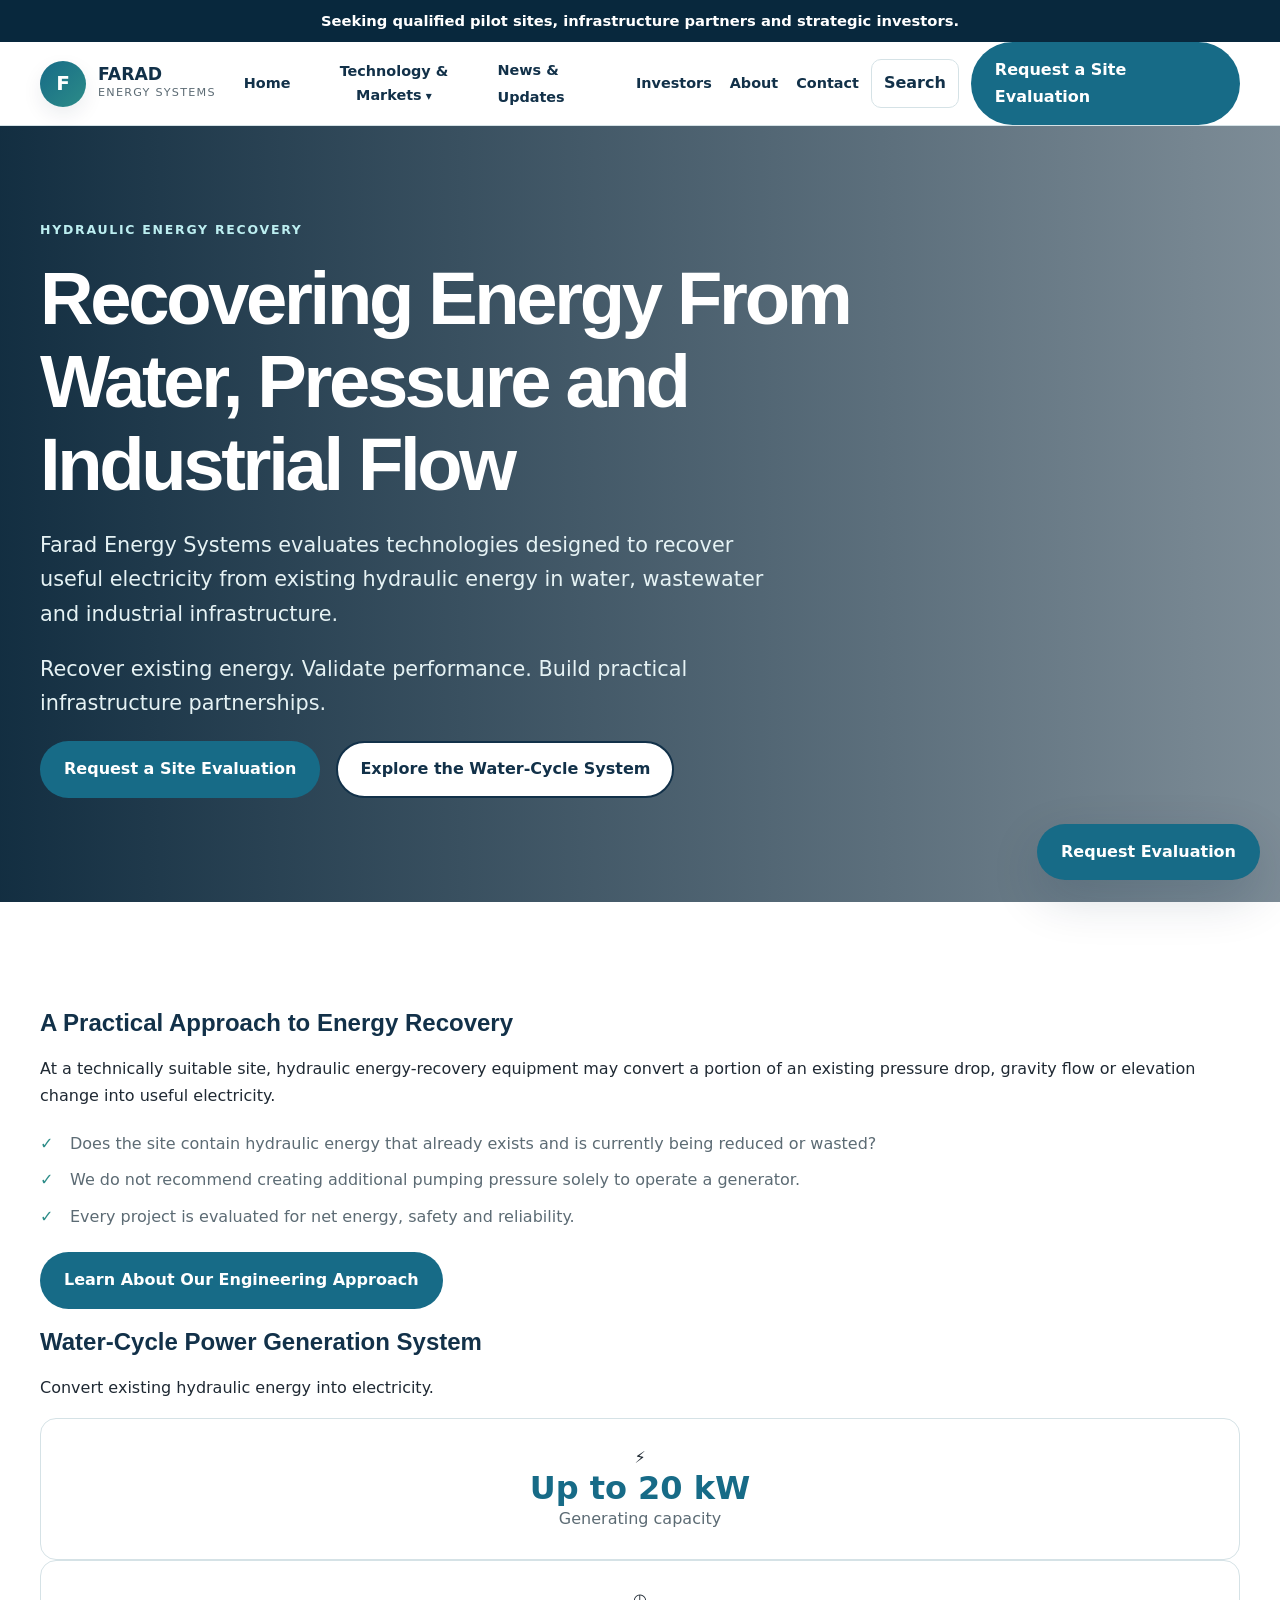
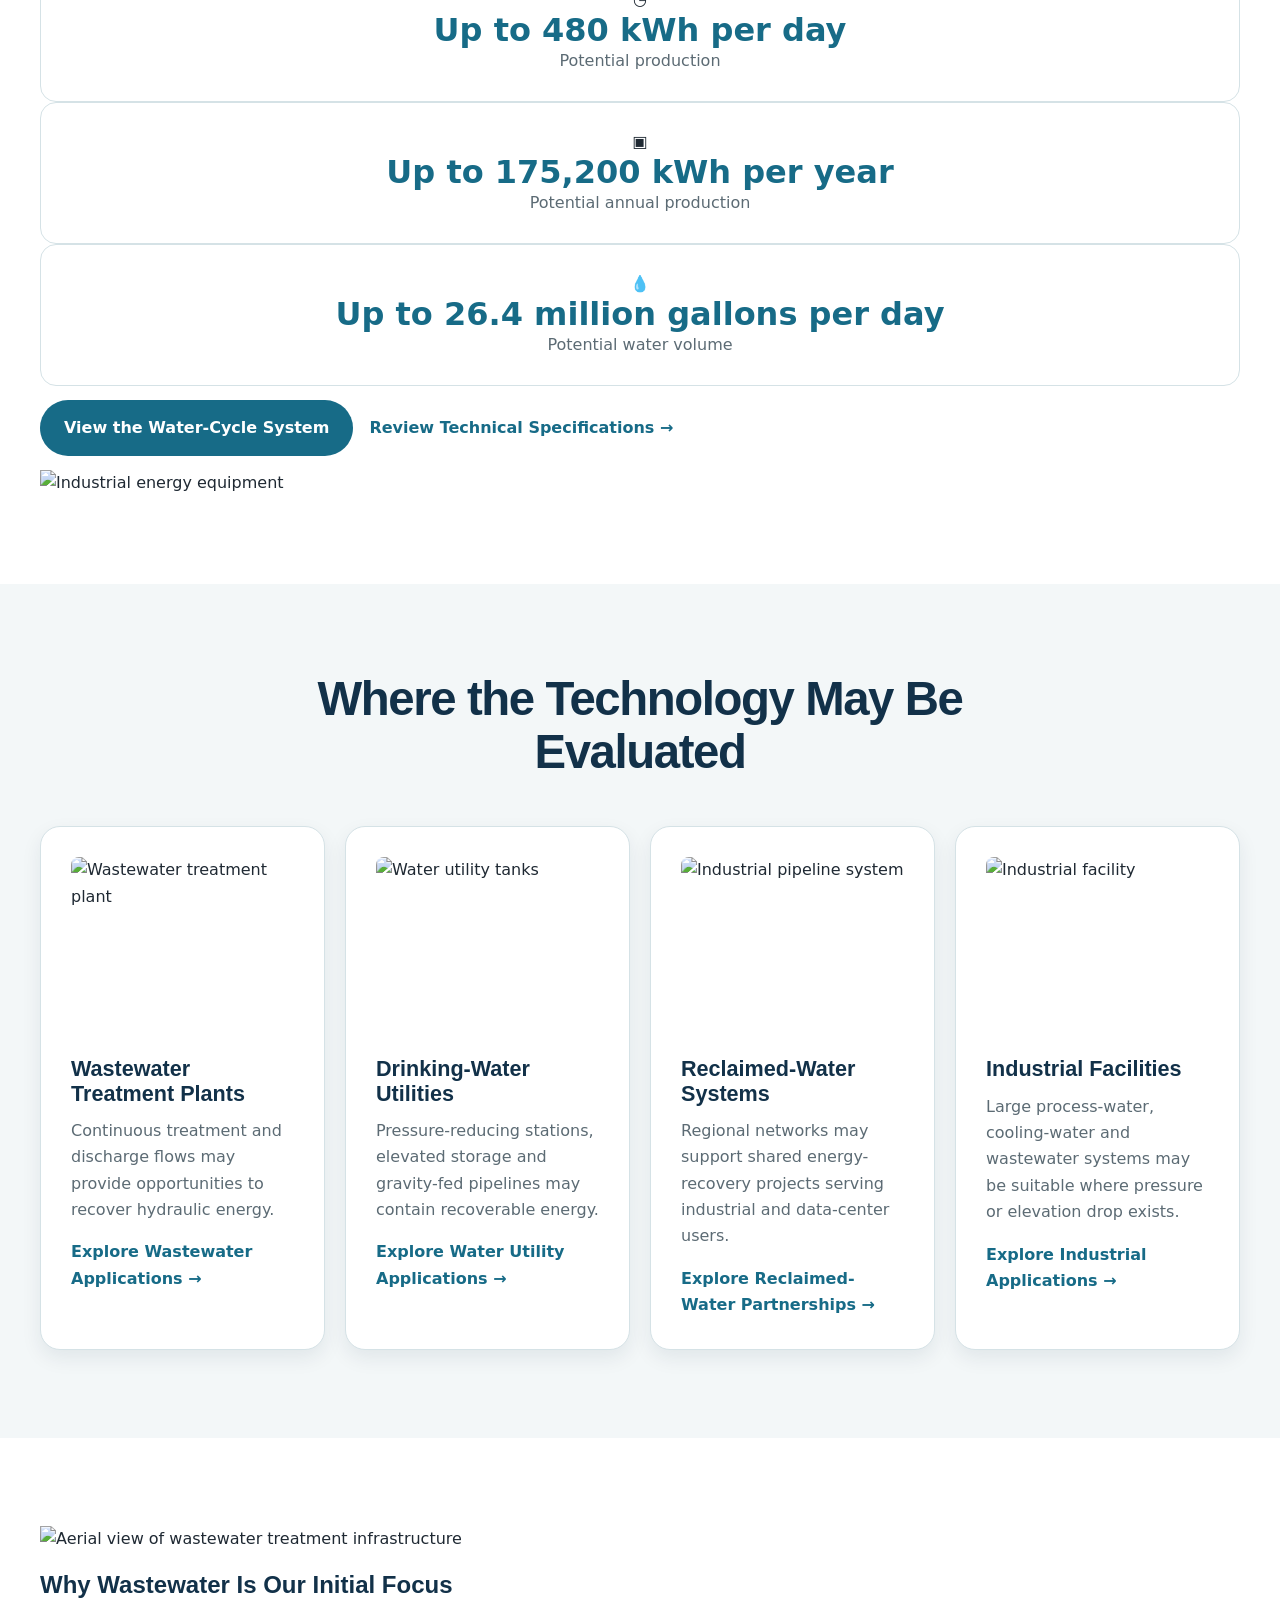
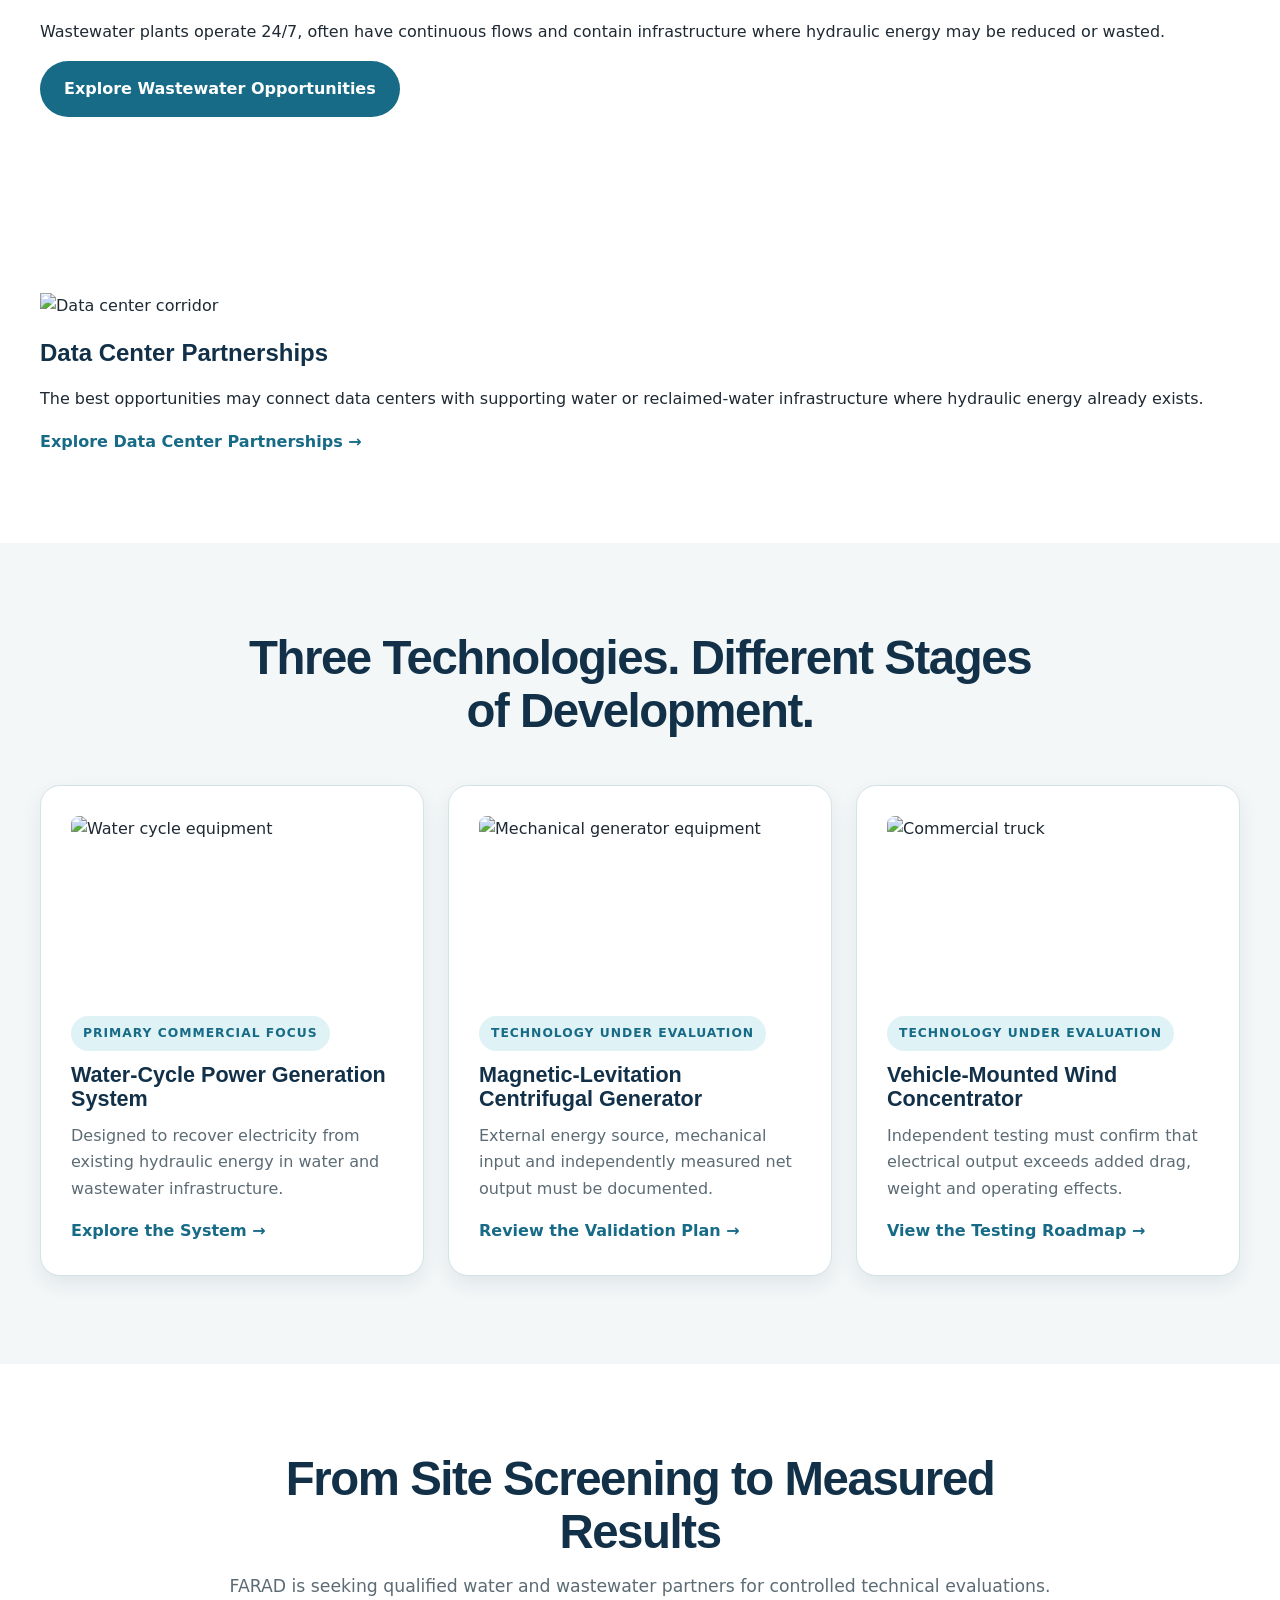
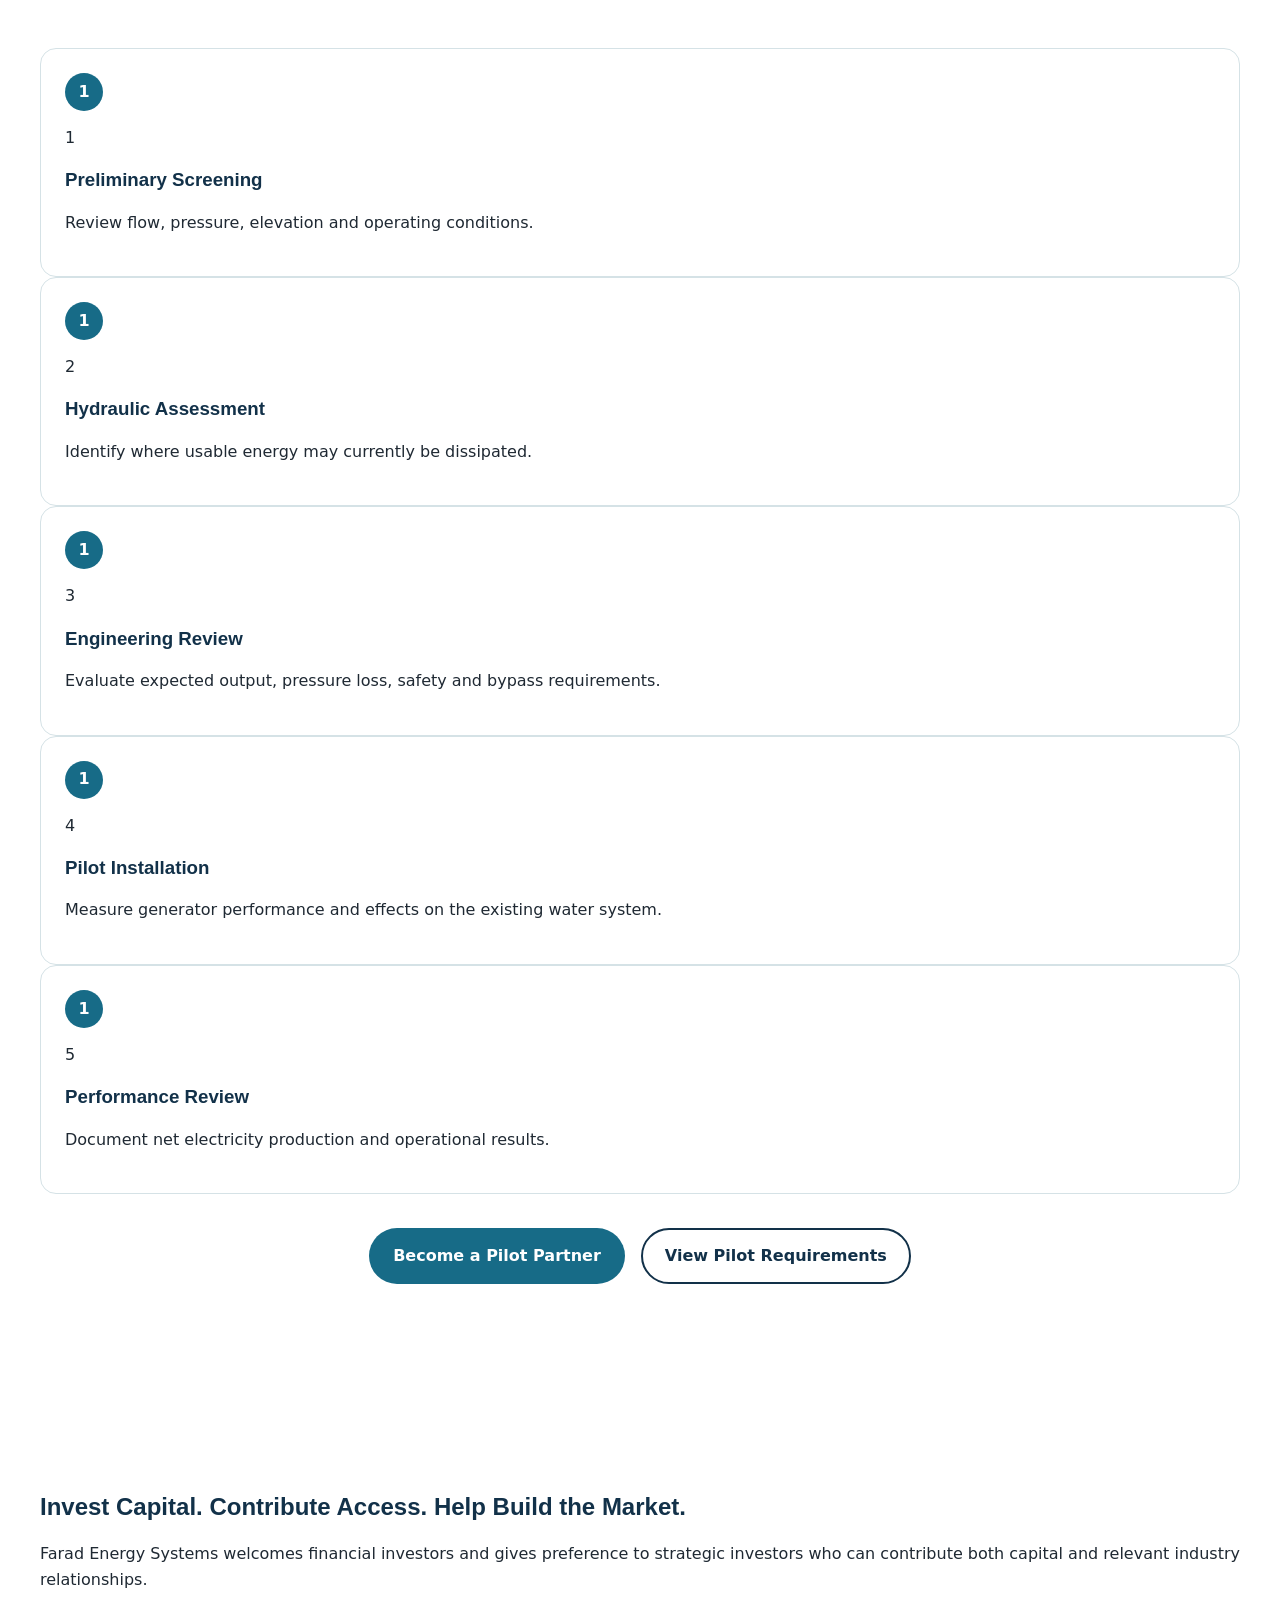
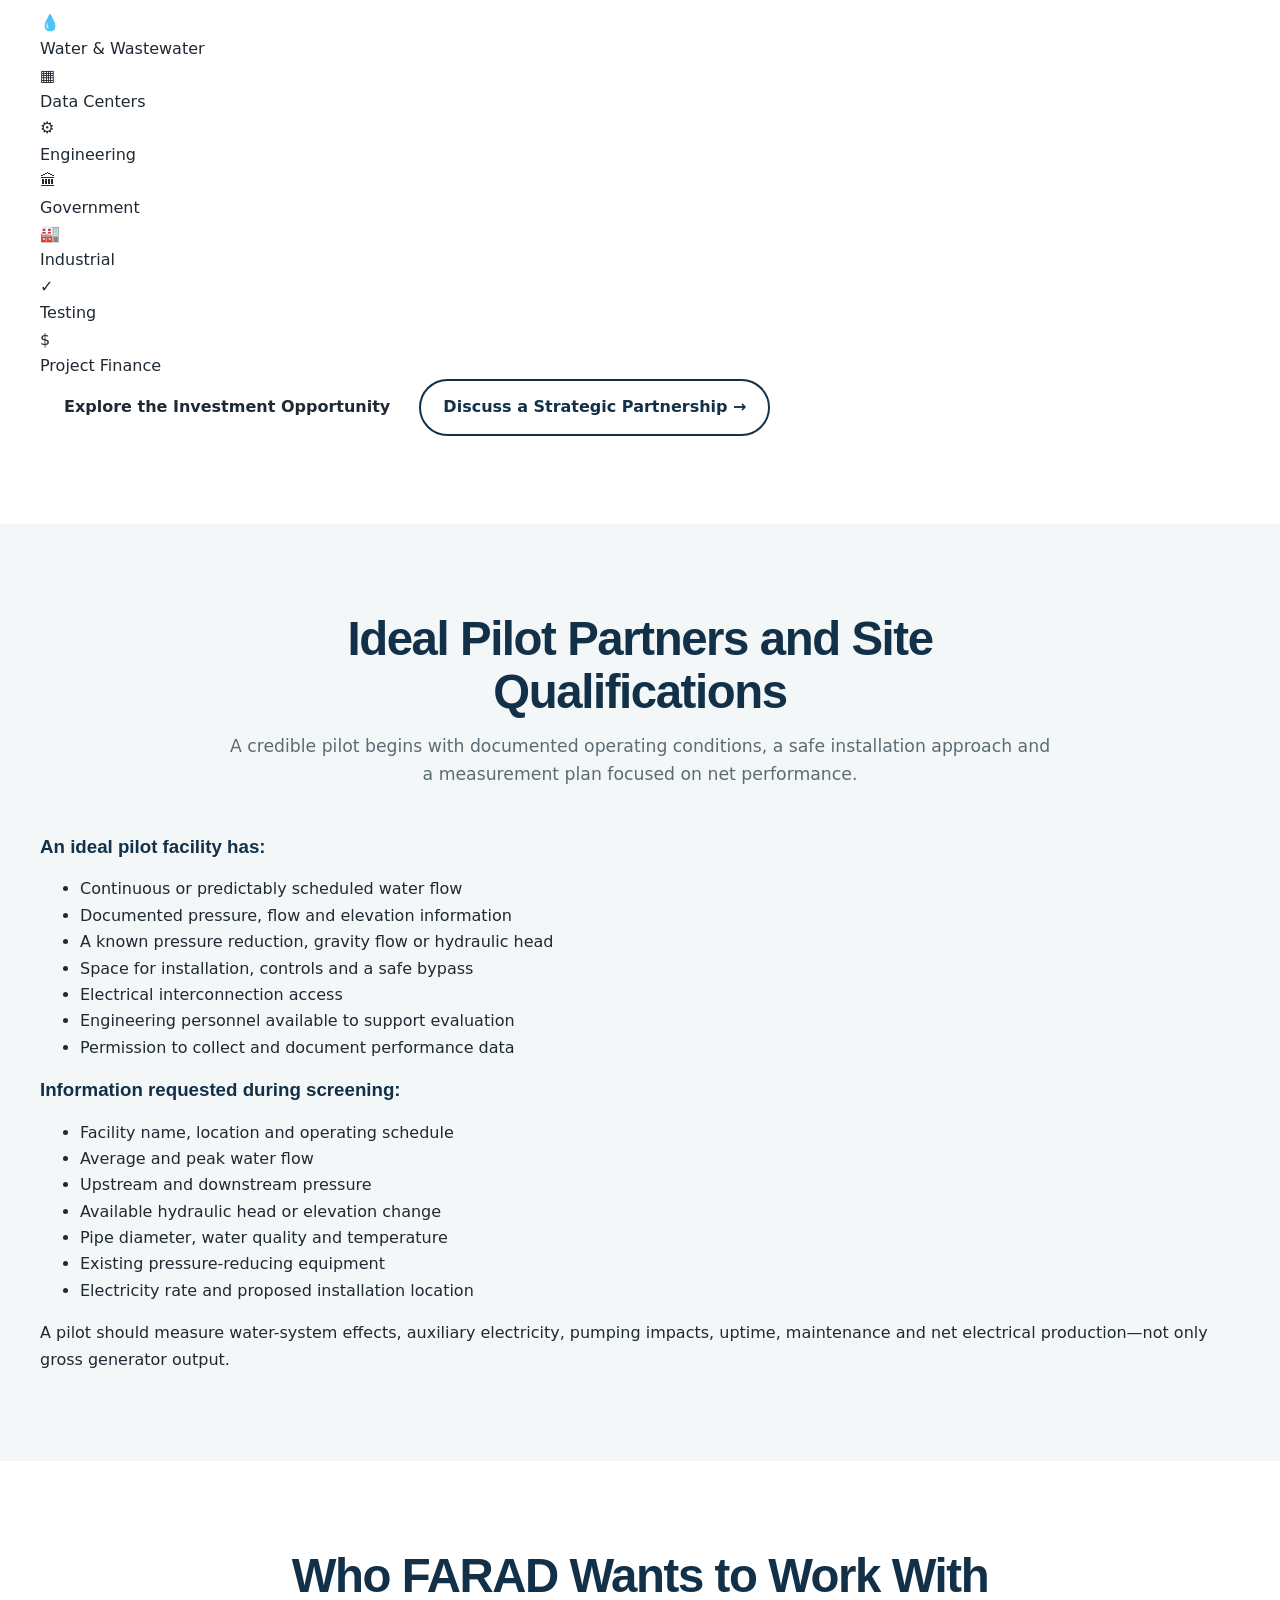
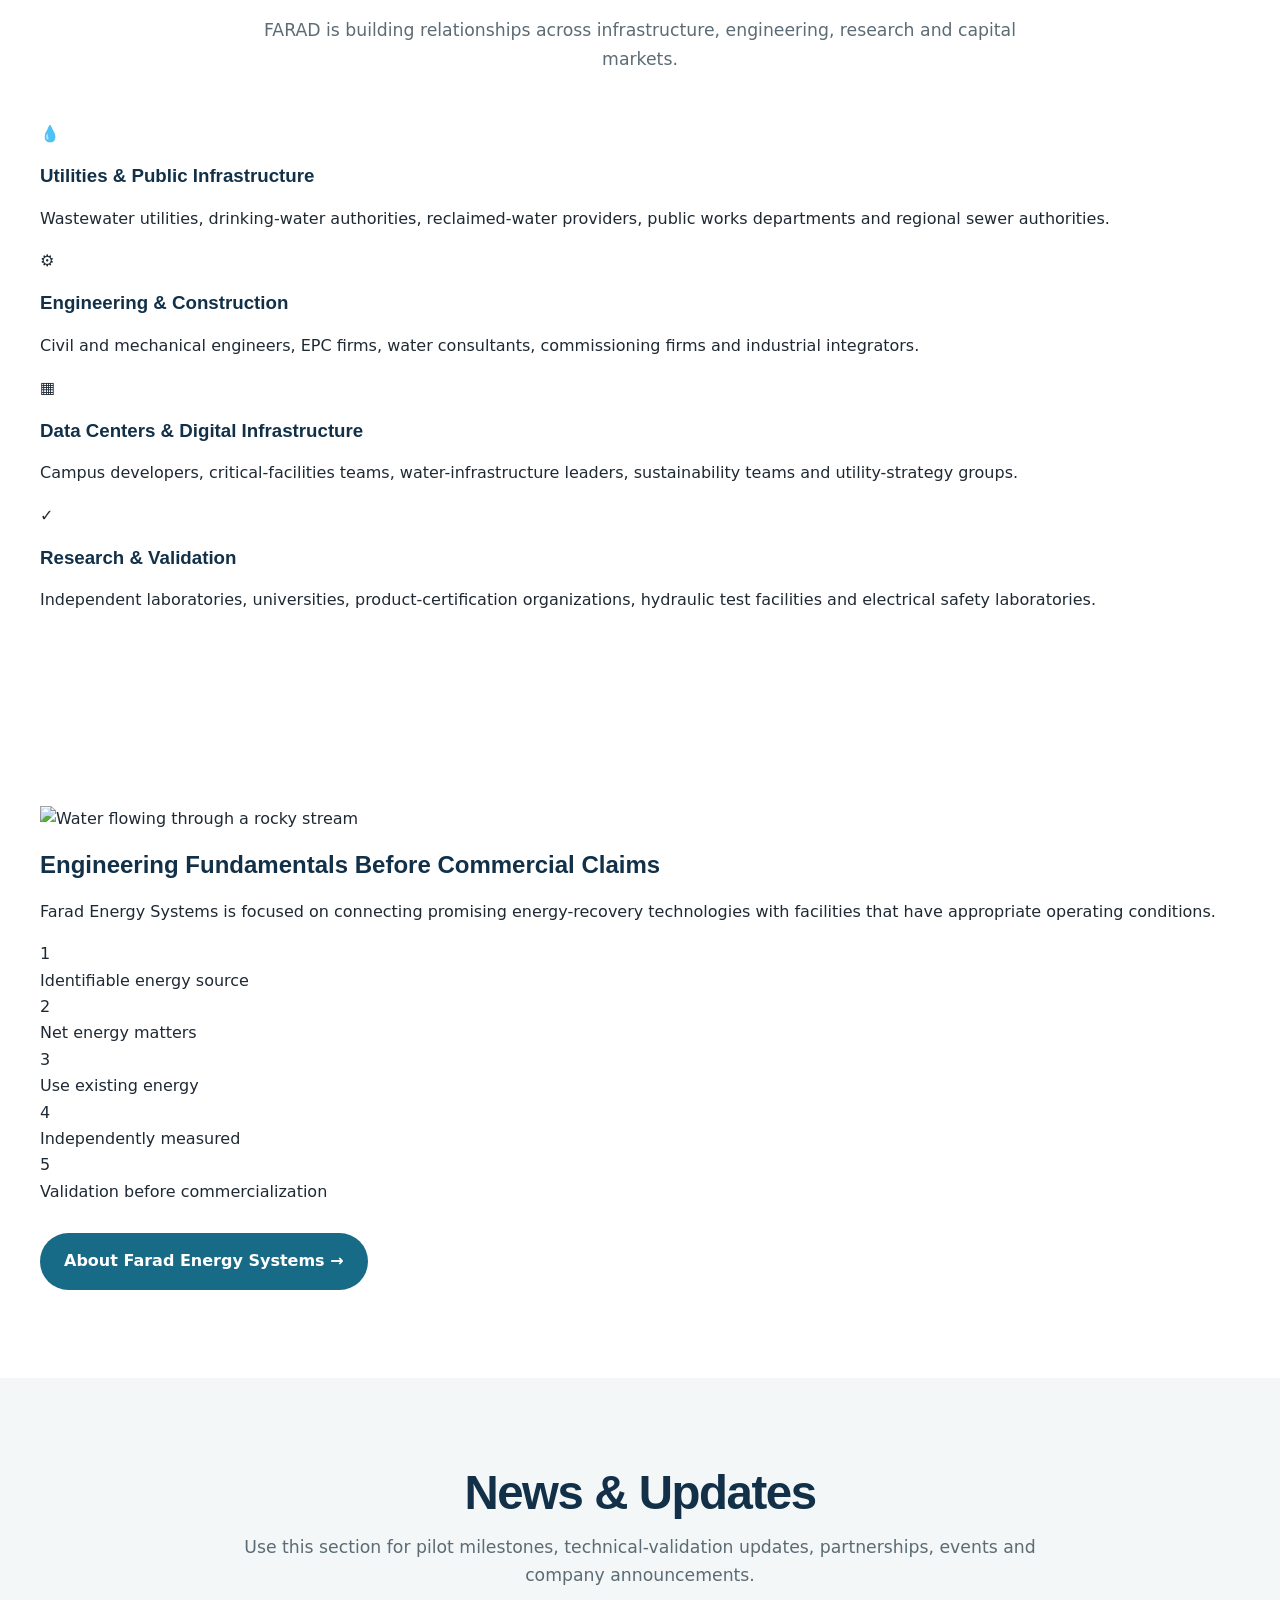
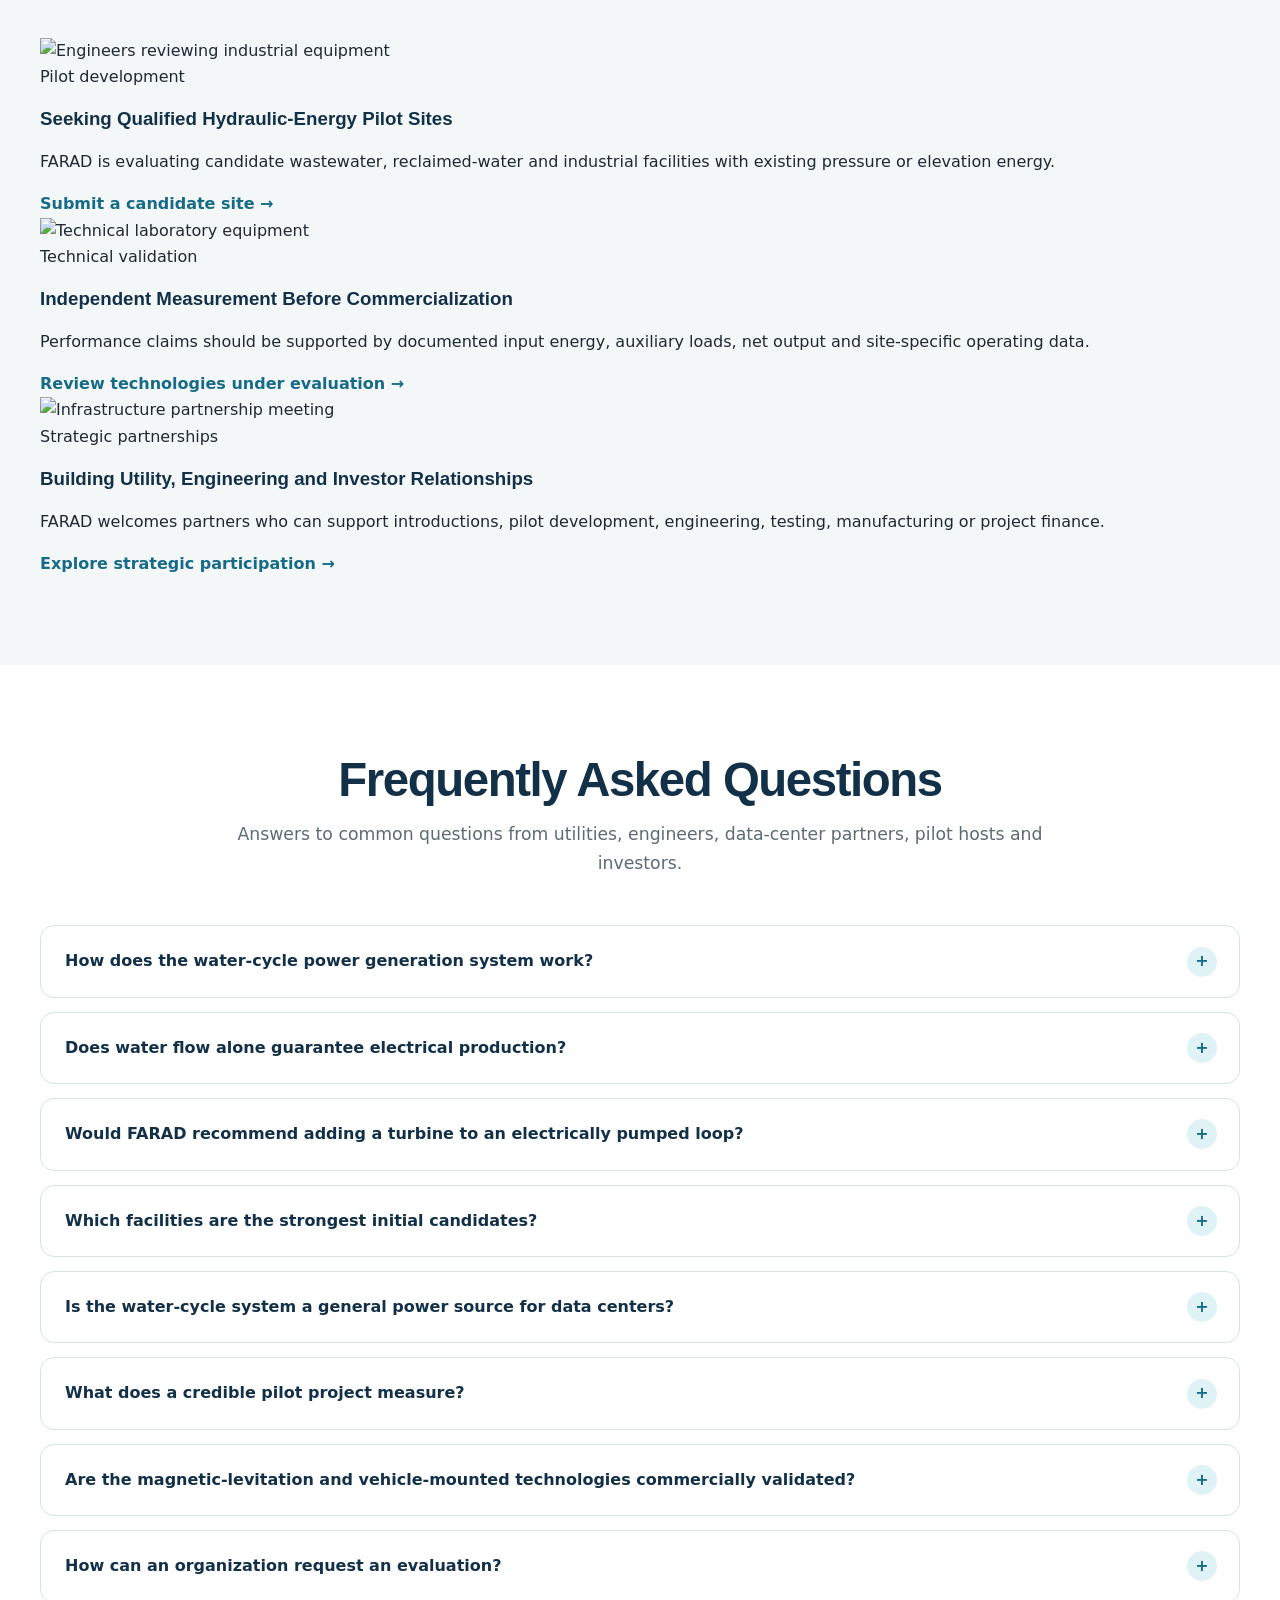
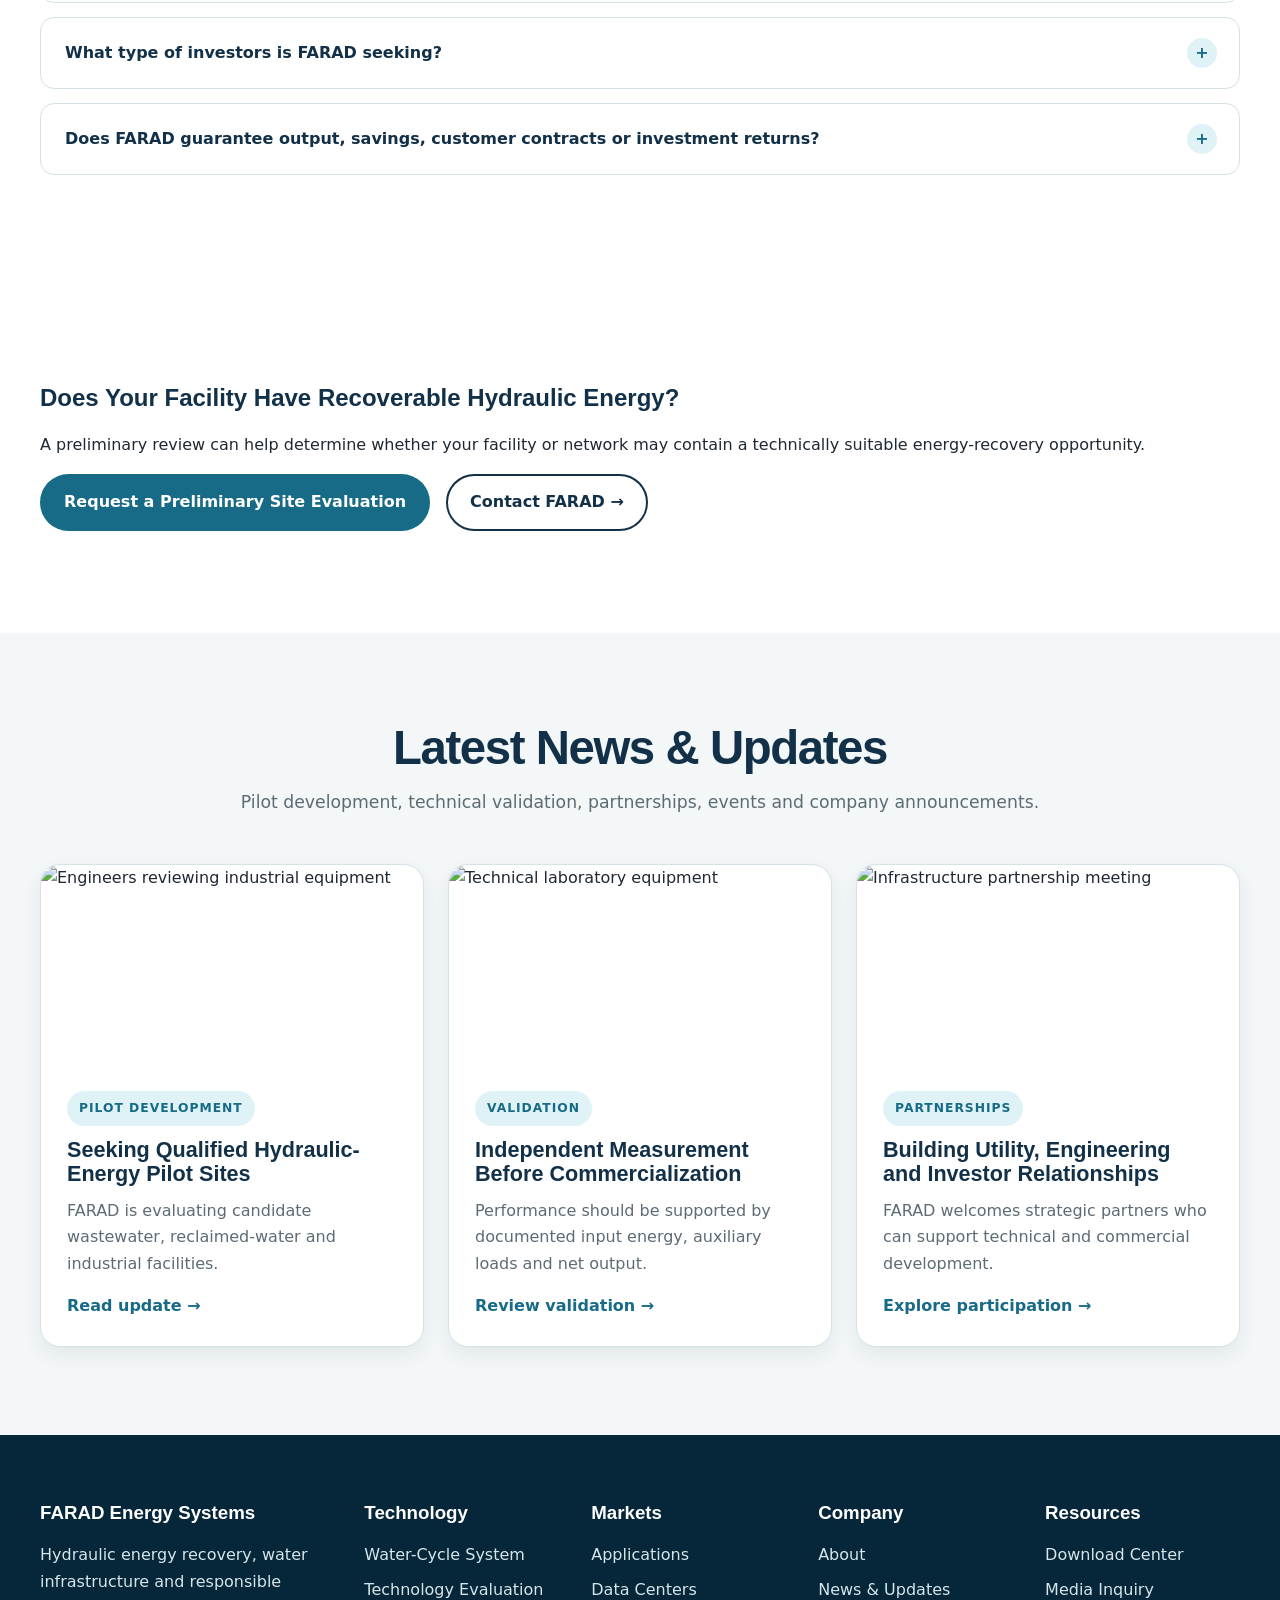
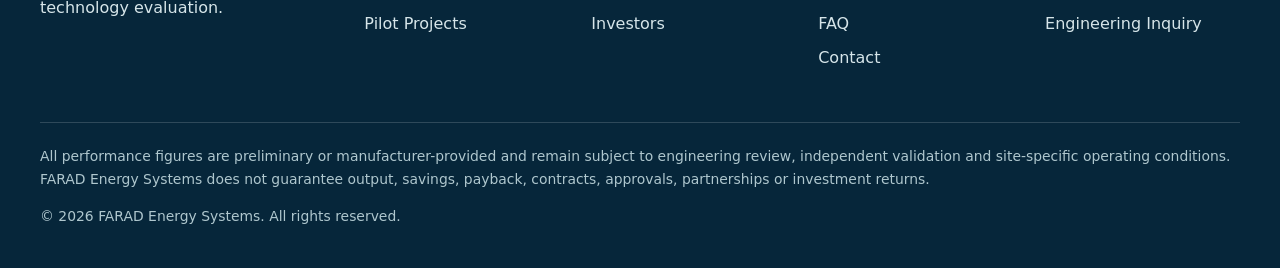
==== commit d38a8a34: "fixed margins for card images and home buttons, fixed invalid src for wastewater infrastructure and " ====
--- a/index.html
+++ b/index.html
@@ -80,10 +80,18 @@
 
     <section class="section">
       <div class="container focus-grid">
-        <article class="focus-card"><img src="https://images.unsplash.com/photo-1581093458791-9d42e3c913f3?auto=format&fit=crop&w=900&q=80" alt="Aerial wastewater infrastructure"><div class="content"><h2>Why Wastewater Is Our Initial Focus</h2><p>Wastewater plants operate 24/7, often have continuous flows and contain infrastructure where hydraulic energy may be reduced or wasted.</p><a class="btn btn-primary" href="#contact">Explore Wastewater Opportunities</a></div></article>
-        <article class="focus-card" id="data-centers"><img src="https://images.unsplash.com/photo-1558494949-ef010cbdcc31?auto=format&fit=crop&w=900&q=80" alt="Data center corridor"><div class="content"><h2>Data Center Partnerships</h2><p>The best opportunities may connect data centers with supporting water or reclaimed-water infrastructure where hydraulic energy already exists.</p><a class="text-link" href="#contact">Explore Data Center Partnerships →</a></div></article>
-      </div>
-    </section>
+        <article class="feature-visual"><img src="https://images.unsplash.com/photo-1581093588401-fbb62a02f120?auto=format&fit=crop&w=1200&q=80" alt="Aerial view of wastewater treatment infrastructure" alt="Aerial wastewater infrastructure"><div class="content"><h2>Why Wastewater Is Our Initial Focus</h2><p>Wastewater plants operate 24/7, often have continuous flows and contain infrastructure where hydraulic energy may be reduced or wasted.</p><a class="btn btn-primary" href="#contact">Explore Wastewater Opportunities</a></div></article>
+      </div>
+    </section>
+
+        <section class="section">
+      <div class="container focus-grid">
+        <article class="feature-visual" id="data-centers"><img src="https://images.unsplash.com/photo-1558494949-ef010cbdcc31?auto=format&fit=crop&w=900&q=80" alt="Data center corridor"><div class="content"><h2>Data Center Partnerships</h2><p>The best opportunities may connect data centers with supporting water or reclaimed-water infrastructure where hydraulic energy already exists.</p><a class="text-link" href="#contact">Explore Data Center Partnerships →</a></div></article>
+      </div>
+    </section>
+
+
+    
 
     <section class="section section-soft" id="portfolio">
       <div class="container">
--- a/css/components.css
+++ b/css/components.css
@@ -24,3 +24,29 @@
 .text-link{font-weight:900;color:var(--blue);text-decoration:none}.text-link:hover,.text-link:focus-visible{text-decoration:underline}
 @media(max-width:1080px){.stat-grid{grid-template-columns:repeat(2,1fr)}.steps{grid-template-columns:repeat(2,1fr)}.logo-wall{grid-template-columns:repeat(3,1fr)}}
 @media(max-width:760px){.stat-grid,.steps{grid-template-columns:1fr}.callout{padding:34px 24px}.logo-wall{grid-template-columns:repeat(2,1fr)}.sticky-cta{right:12px;bottom:12px}}
+
+.actions {
+  display: flex;
+  flex-wrap: wrap;       /* Prevents overflow on mobile screens */
+  align-items: center;  /* Vertically centers buttons and text links */
+  gap: 16px;             /* Spacing BETWEEN items without edge margins */
+  margin-top: 14px;      /* Spacing from the above content*/
+  margin-bottom: 14px;   /*Spacing from the below content */
+}
+
+/*images inside cards or feature boxes */
+.card img, 
+.feature-box img {
+  width: 100%;
+  height: 200px;           /* Adjust desired fixed height */
+  object-fit: cover;        /* Keeps image proportions correct and crops overflow */
+  border-radius: 8px 8px 0 0; /* Keeps rounded top corners if cards have borders */
+  border-radius: 8px 8px 8px 8px;
+}
+
+.feature-visual {
+  display: flex;
+  flex-direction: column; /* Or row for side-by-side layouts */
+  width: 100%;
+}
+
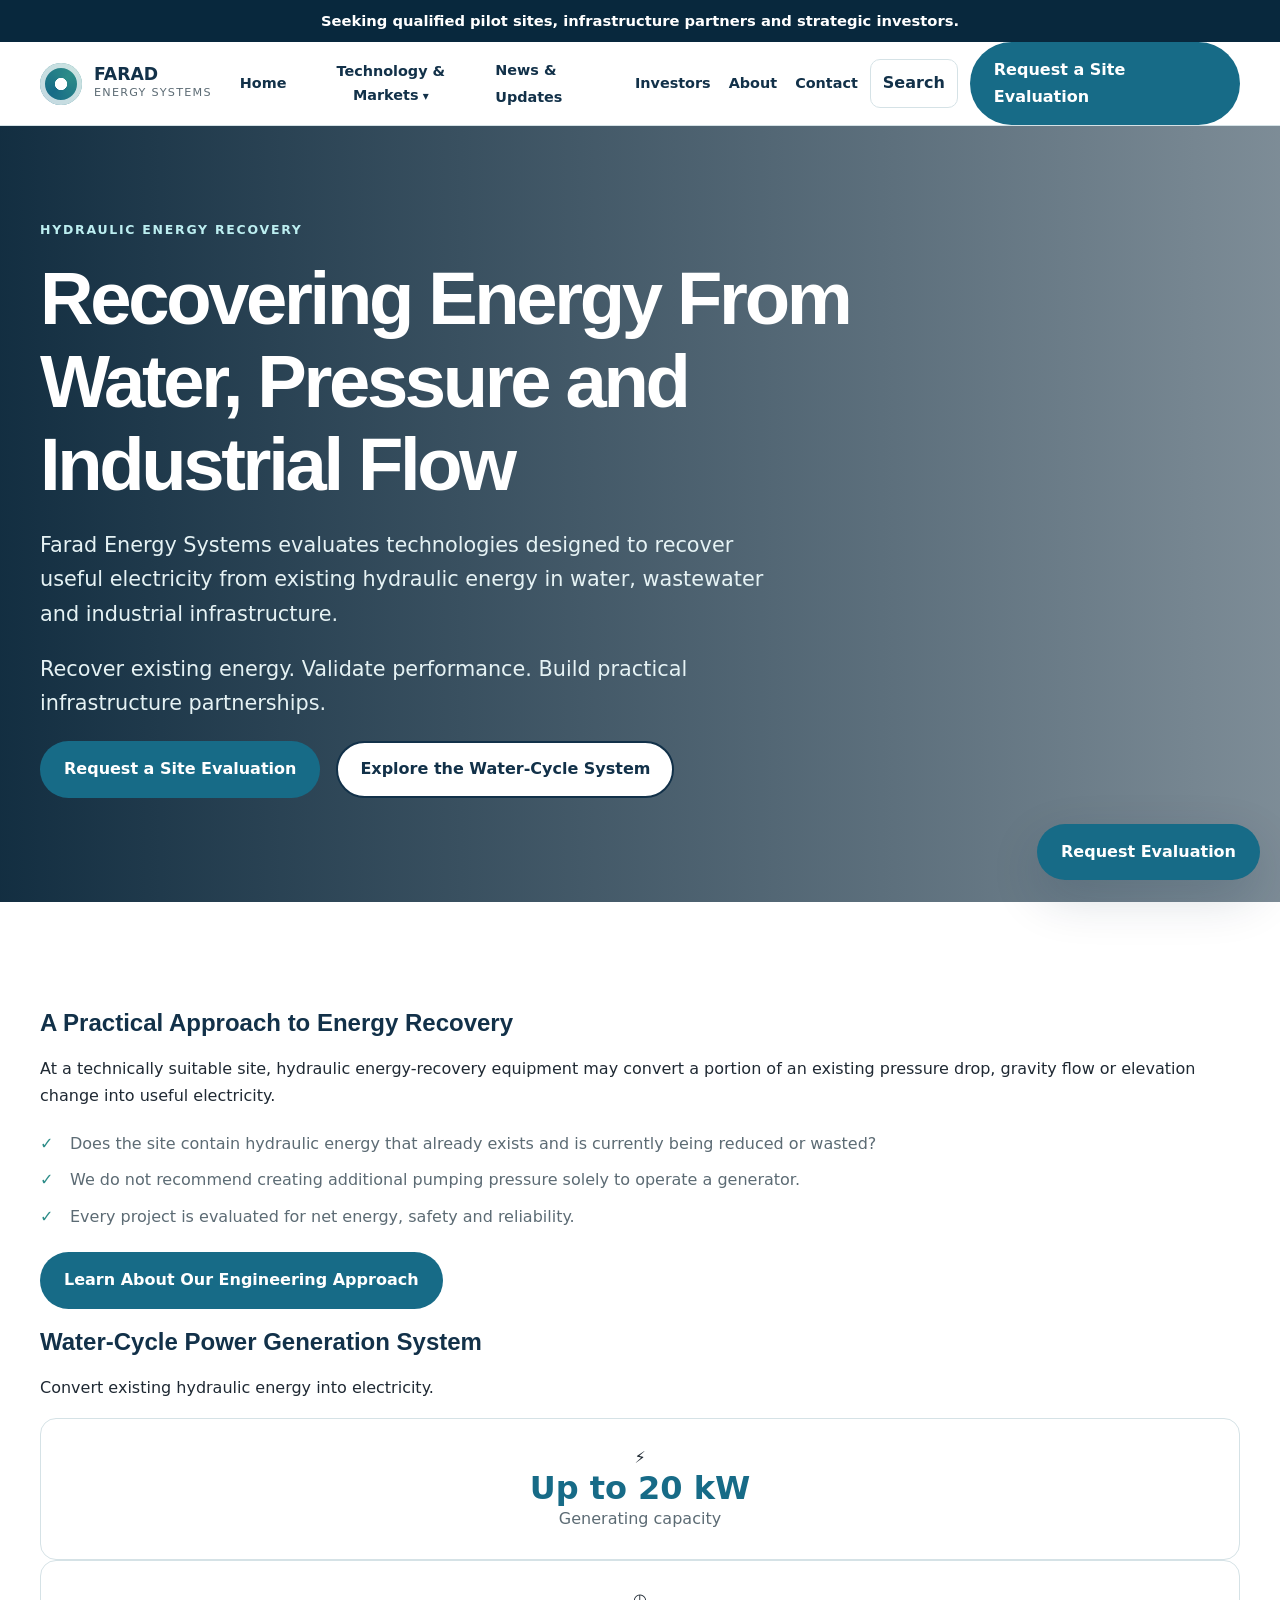
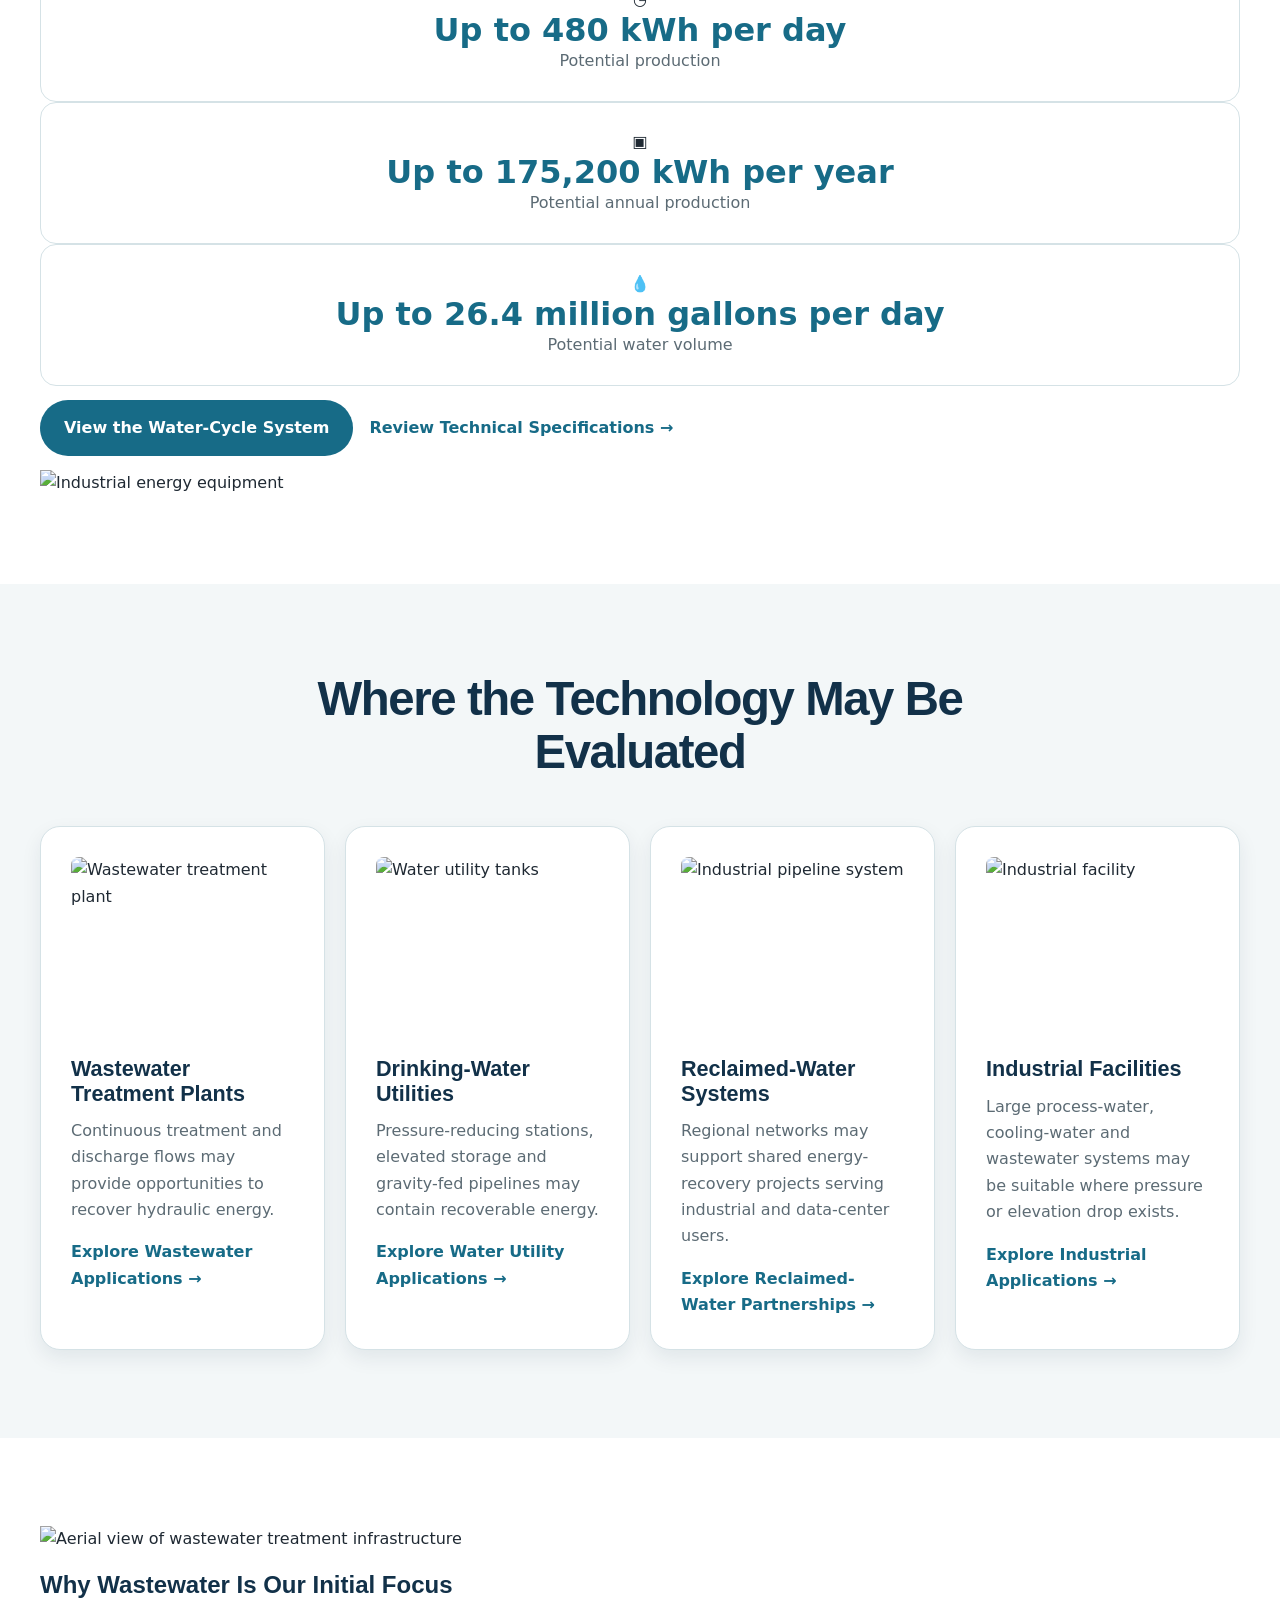
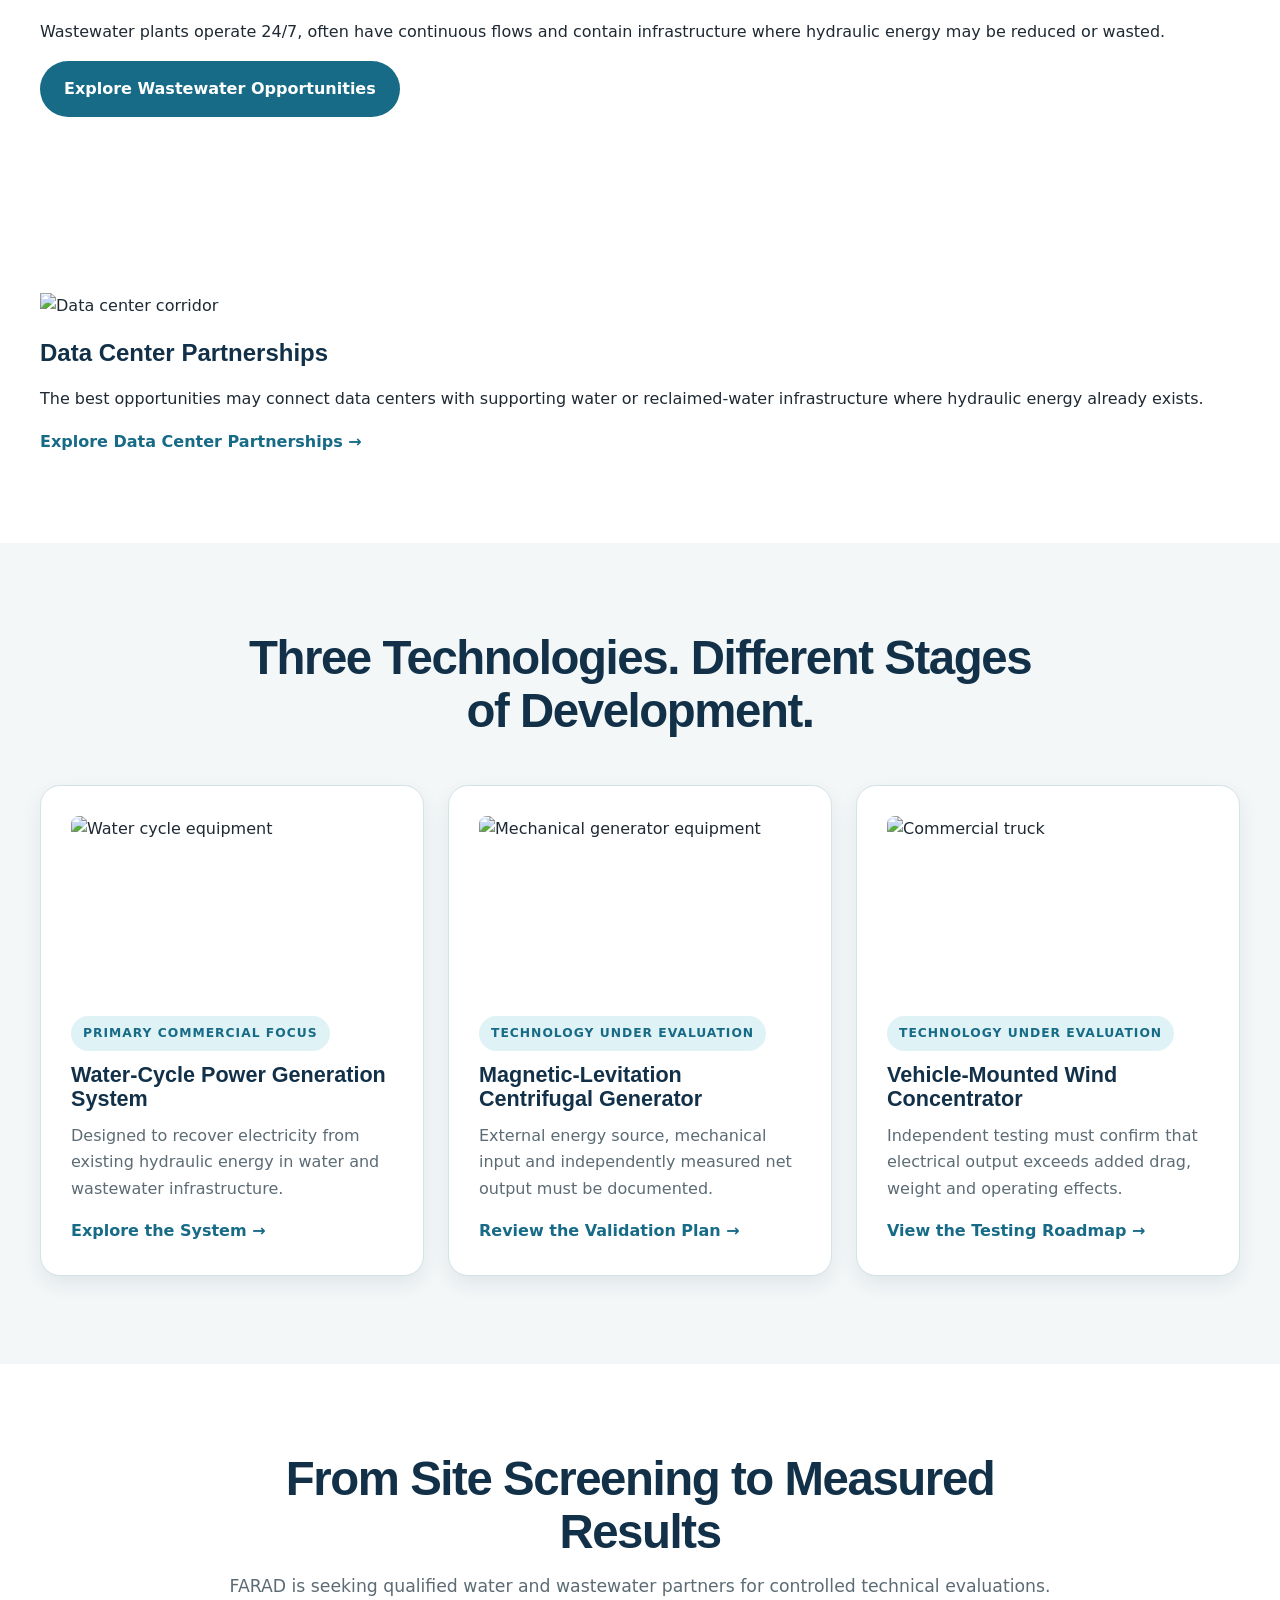
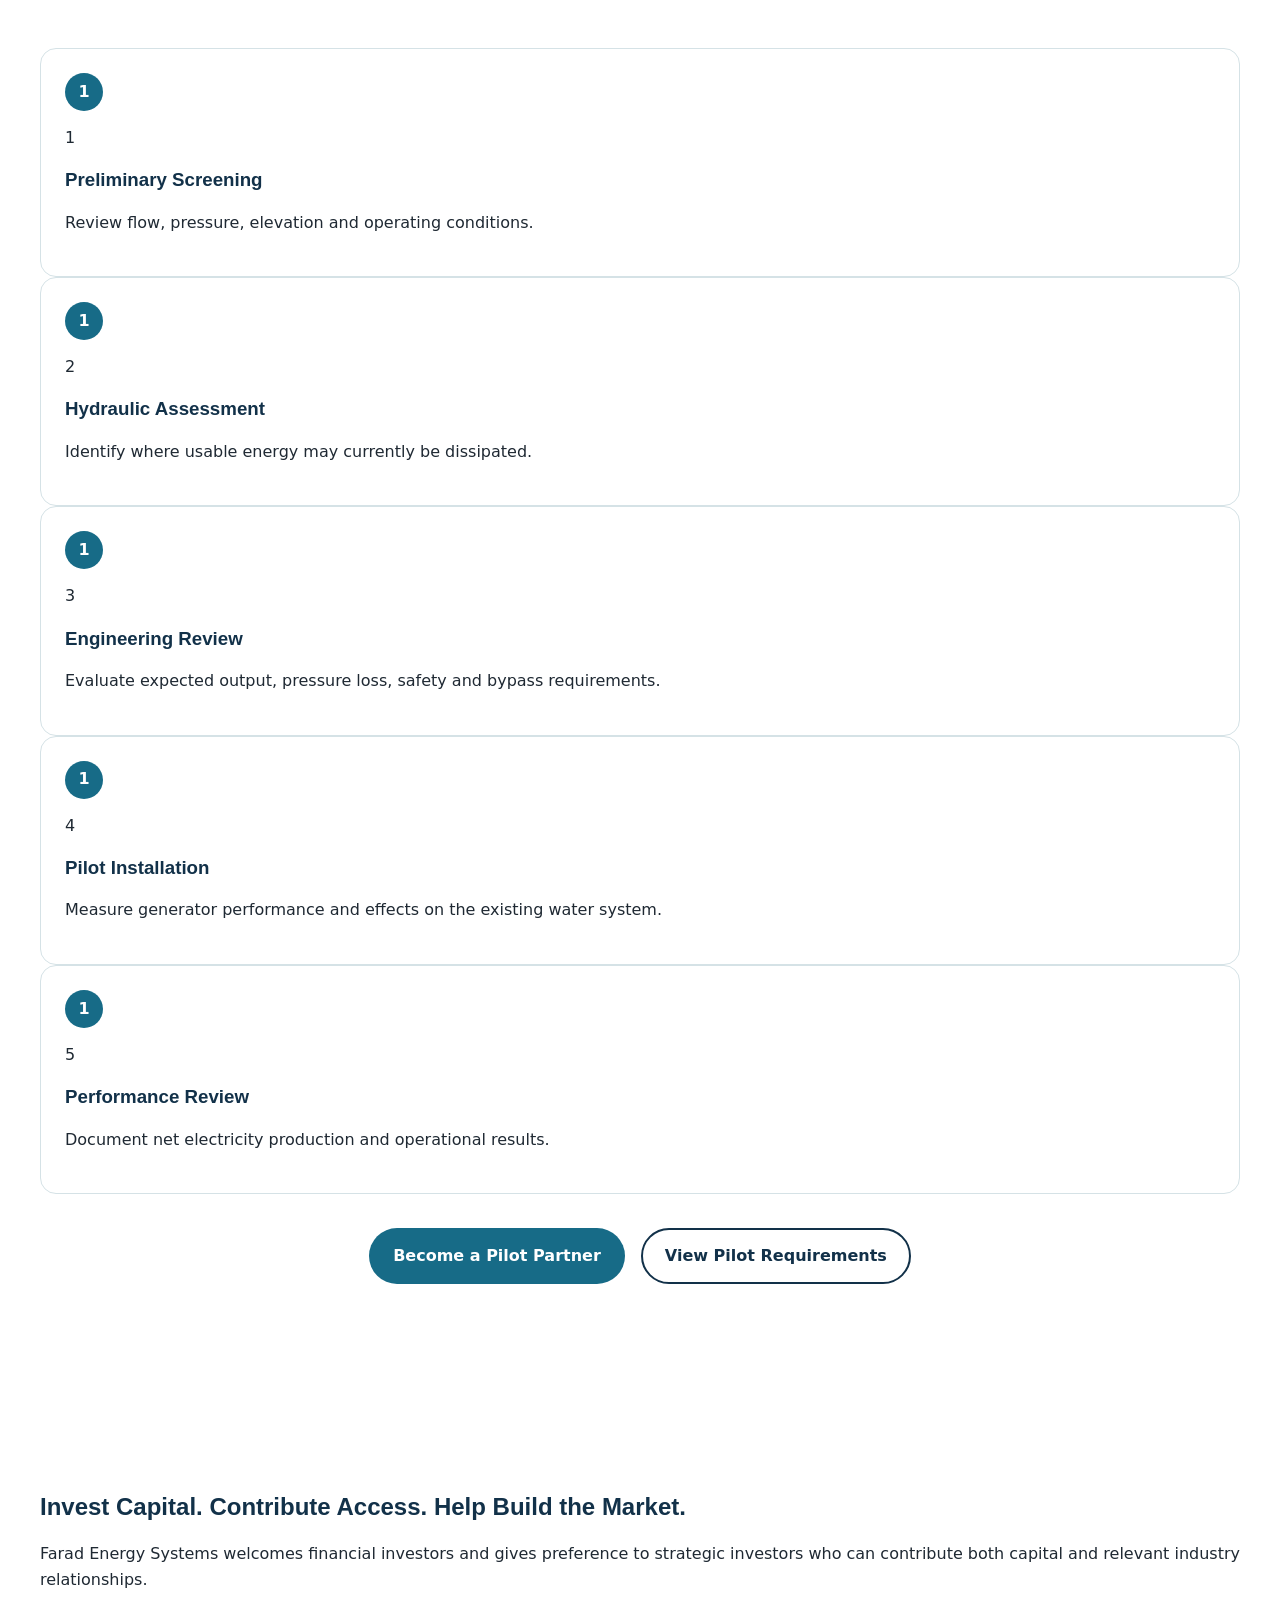
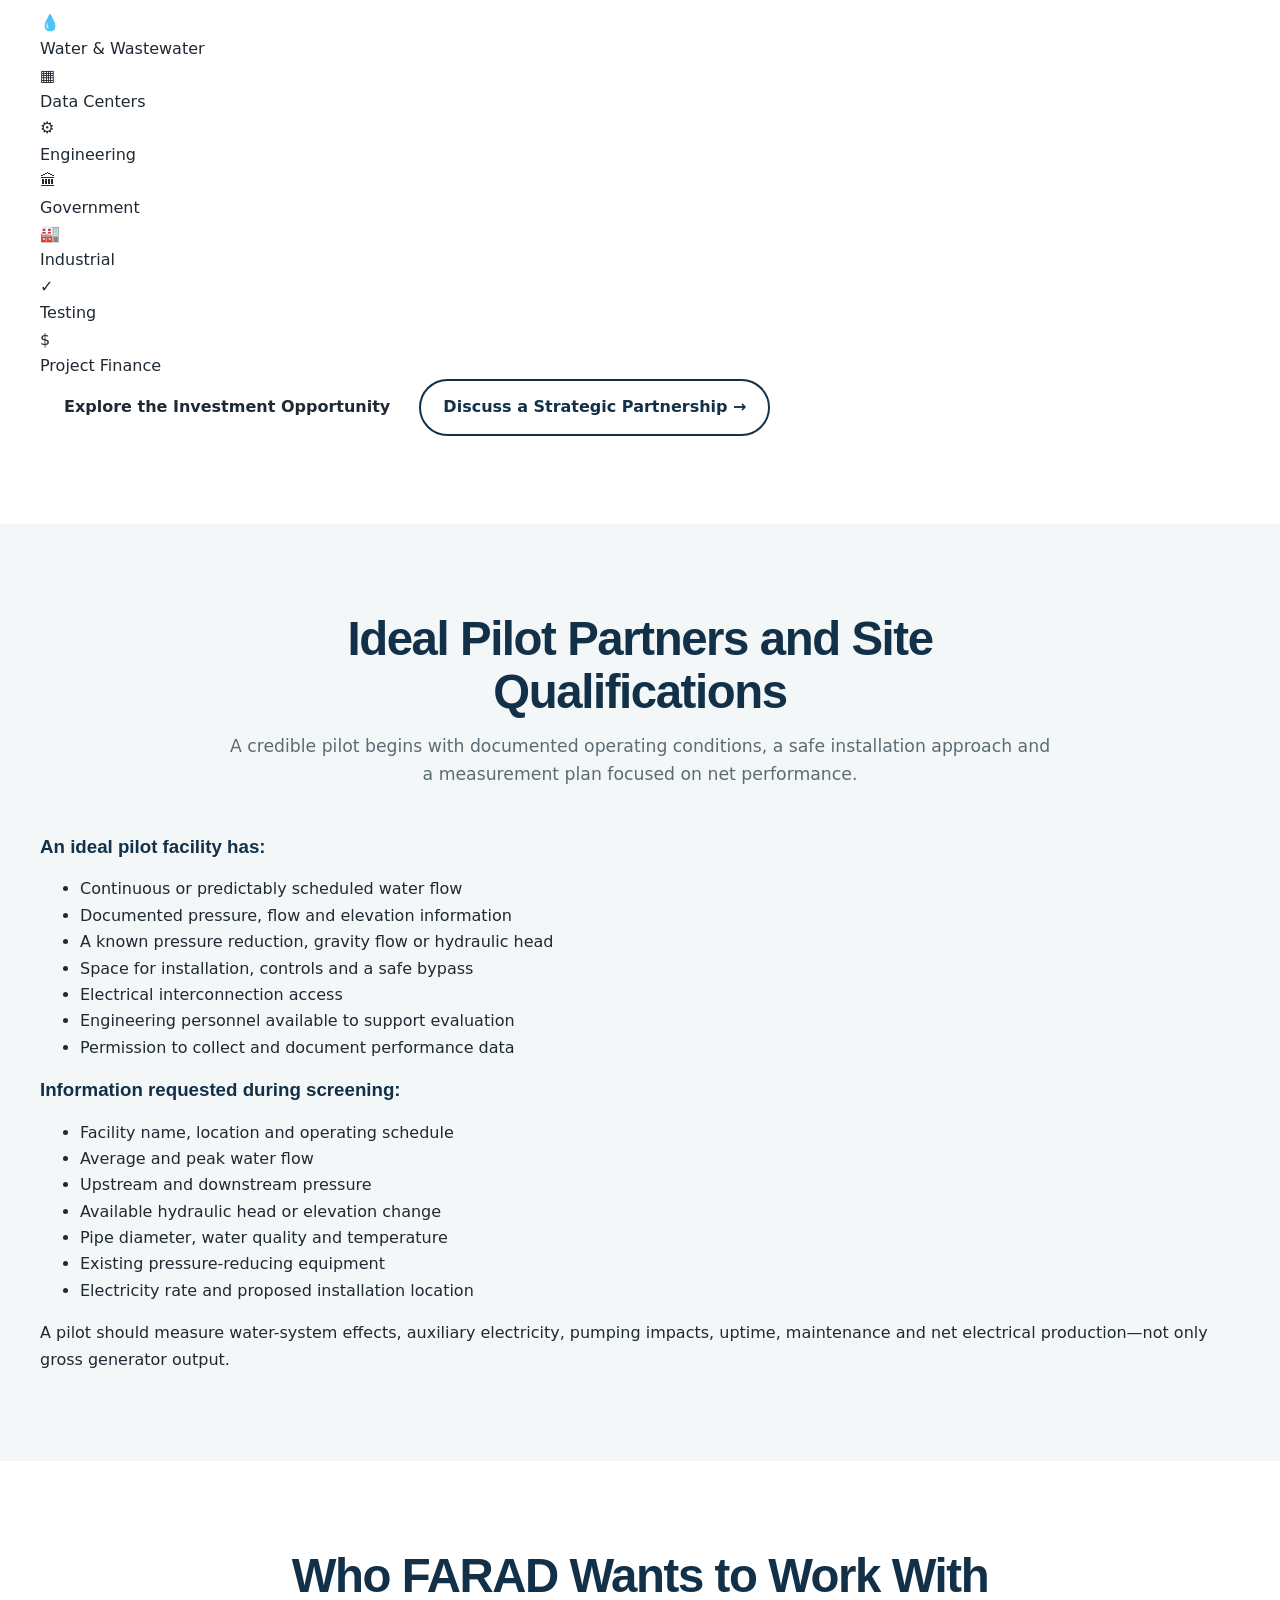
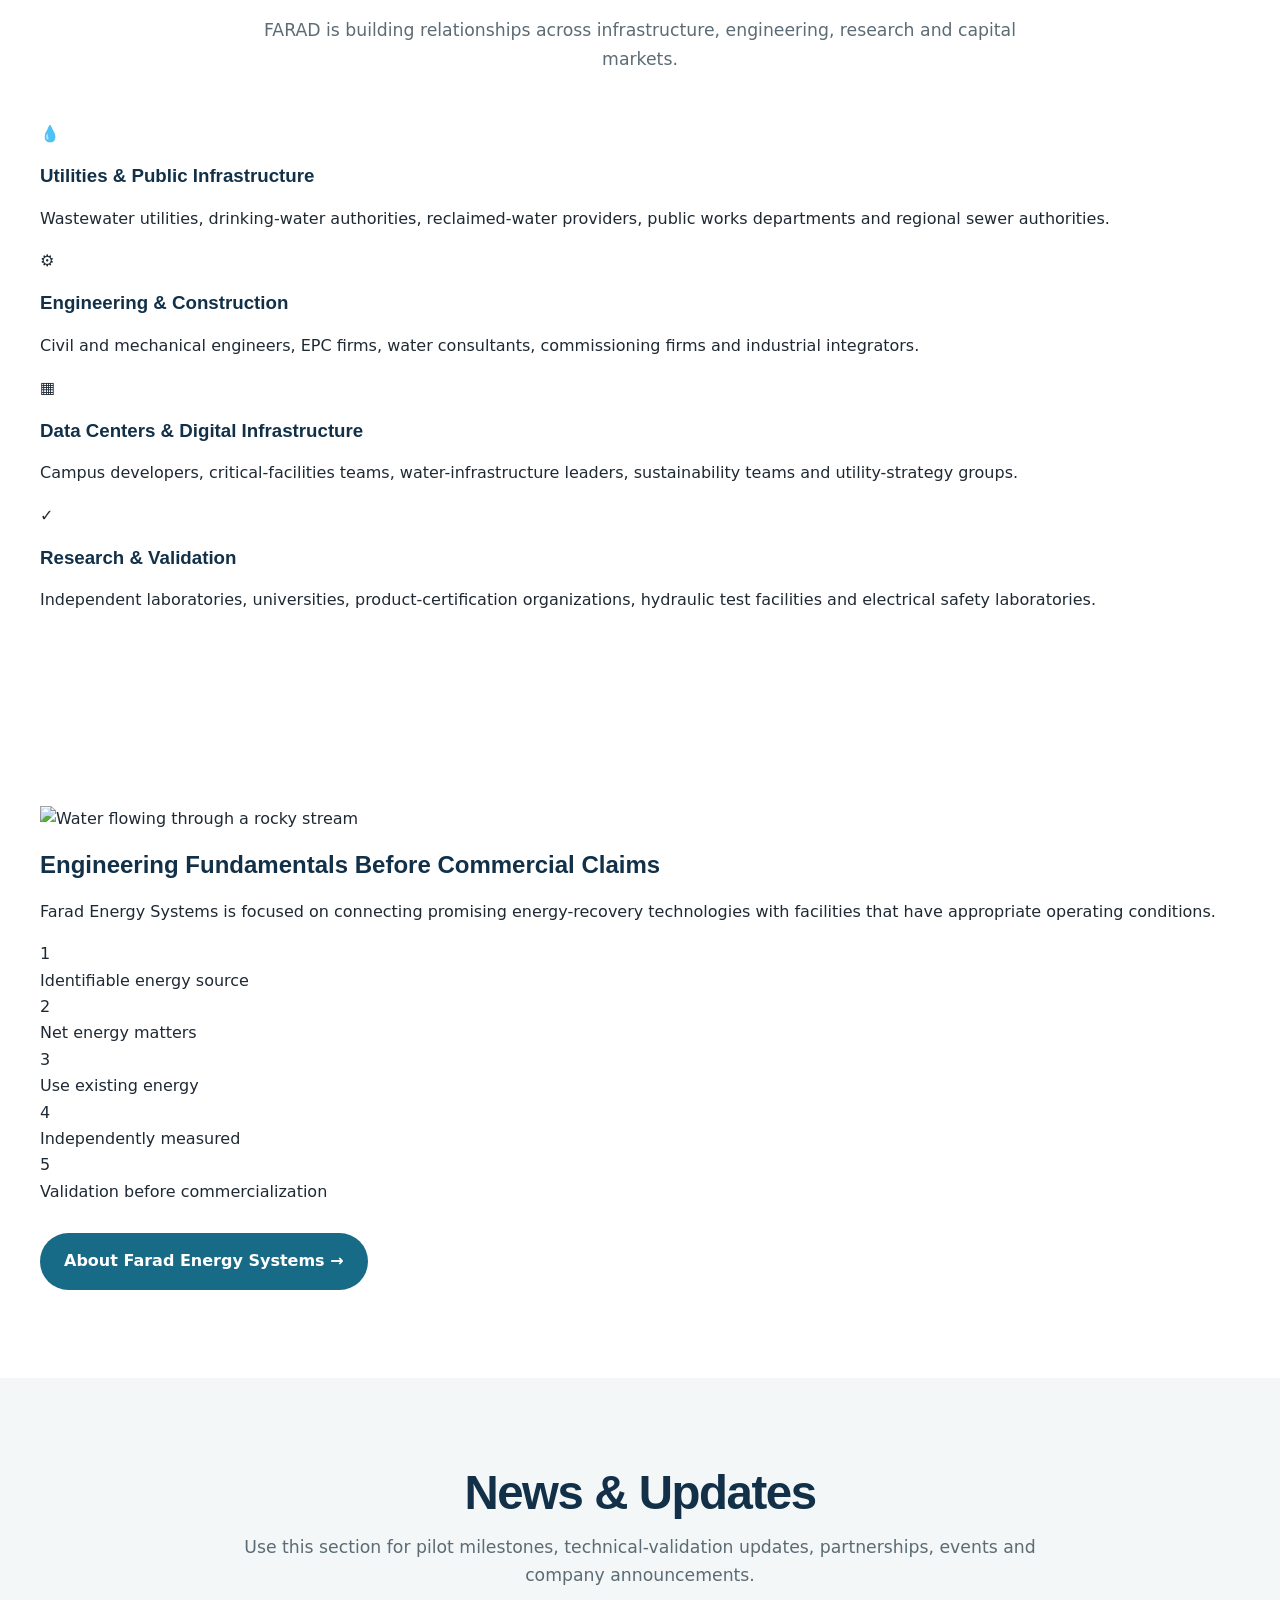
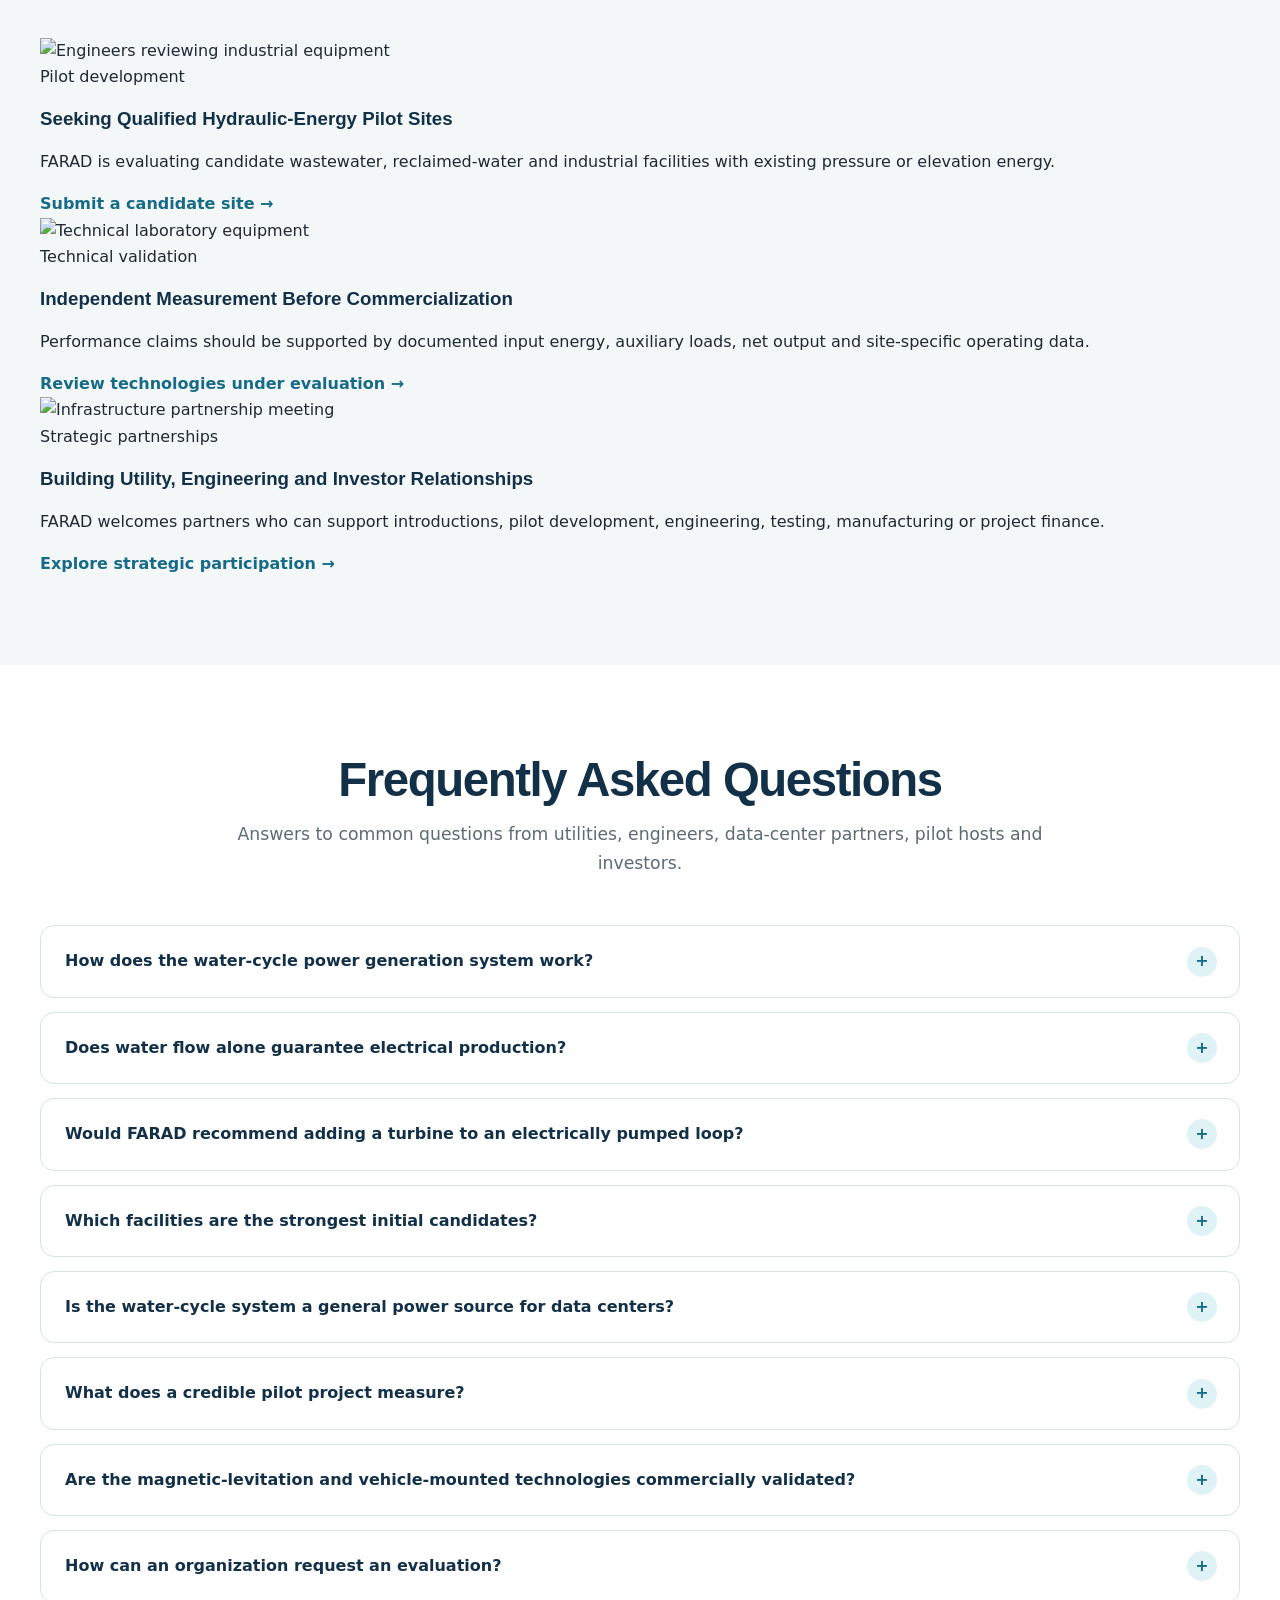
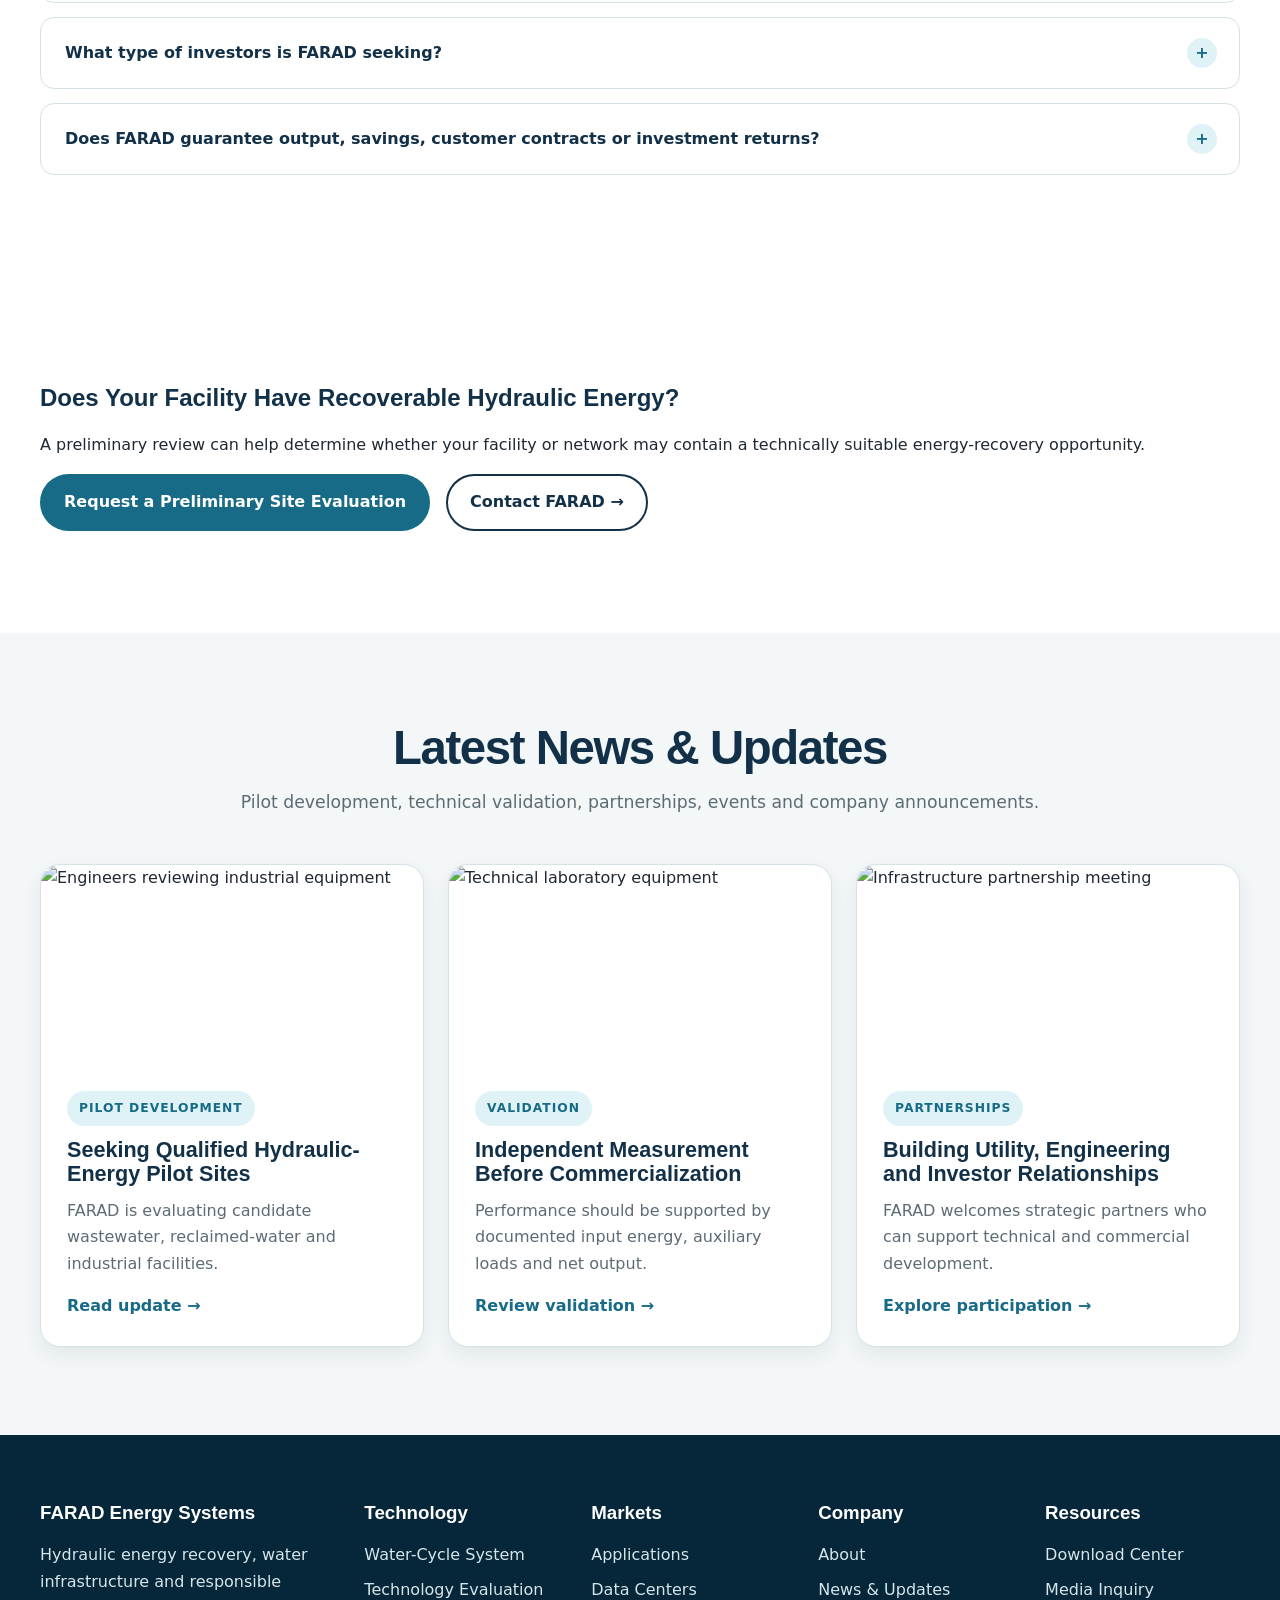
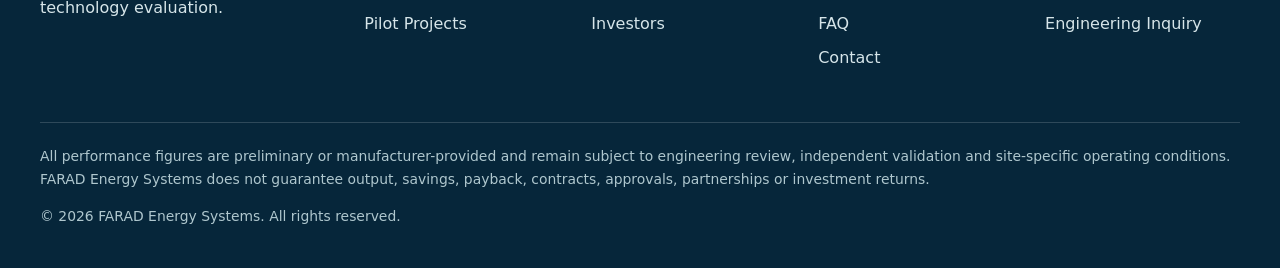
==== commit 5ebb7286: "SCRUM-3: replace the F in the upper left corner of this website with the company Logo." ====
--- a/index.html
+++ b/index.html
@@ -6,7 +6,7 @@
 <div class="announcement">Seeking qualified pilot sites, infrastructure partners and strategic investors.</div>
 <header class="site-header">
 <div class="container header-inner">
-<a class="brand" href="index.html" aria-label="FARAD Energy Systems home"><span class="brand-mark">F</span><span class="brand-text"><strong>FARAD</strong><span>Energy Systems</span></span></a>
+<a class="brand" href="index.html" aria-label="FARAD Energy Systems home"><span class="brand-mark" aria-hidden="true"></span><span class="brand-text"><strong>FARAD</strong><span>Energy Systems</span></span></a>
 <div class="header-actions">
 <button class="menu-button" type="button" aria-expanded="false" aria-controls="primary-nav">Menu</button>
 <nav class="primary-nav" id="primary-nav" aria-label="Primary navigation">
@@ -196,7 +196,7 @@
 
     <section class="section" id="about">
       <div class="container principles">
-        <img src="https://images.unsplash.com/photo-1437482078695-73f5ca6c96e2?auto=format&fit=crop&w=1000&q=80" alt="Water flowing through a rocky stream">
+        <img class="feature-visual"src="https://images.unsplash.com/photo-1437482078695-73f5ca6c96e2?auto=format&fit=crop&w=1000&q=80" alt="Water flowing through a rocky stream">
         <div>
           <h2>Engineering Fundamentals Before Commercial Claims</h2>
           <p>Farad Energy Systems is focused on connecting promising energy-recovery technologies with facilities that have appropriate operating conditions.</p>
@@ -221,15 +221,15 @@
         </div>
         <div class="updates-grid">
           <article class="update-card">
-            <img src="https://images.unsplash.com/photo-1581092160607-ee22621dd758?auto=format&fit=crop&w=900&q=80" alt="Engineers reviewing industrial equipment">
+            <img class="feature-visual" src="https://images.unsplash.com/photo-1581092160607-ee22621dd758?auto=format&fit=crop&w=900&q=80" alt="Engineers reviewing industrial equipment">
             <div class="card-body"><span class="update-meta">Pilot development</span><h3>Seeking Qualified Hydraulic-Energy Pilot Sites</h3><p>FARAD is evaluating candidate wastewater, reclaimed-water and industrial facilities with existing pressure or elevation energy.</p><a class="text-link" href="#contact">Submit a candidate site →</a></div>
           </article>
           <article class="update-card">
-            <img src="https://images.unsplash.com/photo-1532187863486-abf9dbad1b69?auto=format&fit=crop&w=900&q=80" alt="Technical laboratory equipment">
+            <img class="feature-visual"src="https://images.unsplash.com/photo-1532187863486-abf9dbad1b69?auto=format&fit=crop&w=900&q=80" alt="Technical laboratory equipment">
             <div class="card-body"><span class="update-meta">Technical validation</span><h3>Independent Measurement Before Commercialization</h3><p>Performance claims should be supported by documented input energy, auxiliary loads, net output and site-specific operating data.</p><a class="text-link" href="#portfolio">Review technologies under evaluation →</a></div>
           </article>
           <article class="update-card">
-            <img src="https://images.unsplash.com/photo-1556761175-b413da4baf72?auto=format&fit=crop&w=900&q=80" alt="Infrastructure partnership meeting">
+            <img class="feature-visual"src="https://images.unsplash.com/photo-1556761175-b413da4baf72?auto=format&fit=crop&w=900&q=80" alt="Infrastructure partnership meeting">
             <div class="card-body"><span class="update-meta">Strategic partnerships</span><h3>Building Utility, Engineering and Investor Relationships</h3><p>FARAD welcomes partners who can support introductions, pilot development, engineering, testing, manufacturing or project finance.</p><a class="text-link" href="#investors">Explore strategic participation →</a></div>
           </article>
         </div>
@@ -290,7 +290,7 @@
     <section class="section " id="contact">
       <div class="container">
         <div><h2>Does Your Facility Have Recoverable Hydraulic Energy?</h2><p>A preliminary review can help determine whether your facility or network may contain a technically suitable energy-recovery opportunity.</p></div>
-        <div class="actions"><a class="btn btn-primary" href="mailto:info@faradenergysystems.com?subject=Preliminary%20Site%20Evaluation">Request a Preliminary Site Evaluation</a><a class="btn btn-secondary" href="mailto:info@faradenergysystems.com">Contact FARAD →</a></div>
+        <div class="actions"><a class="btn btn-primary" href="mailto:info@faradenergy.net?subject=Preliminary%20Site%20Evaluation">Request a Preliminary Site Evaluation</a><a class="btn btn-secondary" href="mailto:info@faradenergy.net">Contact FARAD →</a></div>
       </div>
     </section>
   
--- a/css/layout.css
+++ b/css/layout.css
@@ -3,7 +3,13 @@
 .site-header{position:sticky;top:0;z-index:1000;background:rgba(255,255,255,.97);backdrop-filter:blur(10px);border-bottom:1px solid var(--line)}
 .header-inner{min-height:82px;display:flex;align-items:center;justify-content:space-between;gap:28px}
 .brand{display:flex;align-items:center;gap:12px;text-decoration:none;color:var(--navy);flex:0 0 auto}
-.brand-mark{width:46px;height:46px;border-radius:50%;display:grid;place-items:center;background:linear-gradient(135deg,var(--blue),var(--teal));color:#fff;font-size:1.25rem;font-weight:900;box-shadow:var(--shadow-sm)}
+.brand-mark {
+    width: 42px;
+    height: 42px;
+    border-radius: 50%;
+    background: radial-gradient(circle at center, var(--white) 0 20%, transparent 21%), conic-gradient(from 45deg, var(--teal), var(--blue), var(--teal));
+    box-shadow: inset 0 0 0 5px rgba(255, 255, 255, .75);
+}
 .brand-text strong{display:block;font-size:1.08rem;line-height:1.05}.brand-text span{display:block;color:var(--muted);font-size:.7rem;text-transform:uppercase;letter-spacing:.11em}
 .header-actions{display:flex;align-items:center;gap:12px}
 .menu-button,.search-button{border:1px solid var(--line);background:#fff;color:var(--navy);border-radius:10px;padding:10px 12px;font-weight:850;cursor:pointer}
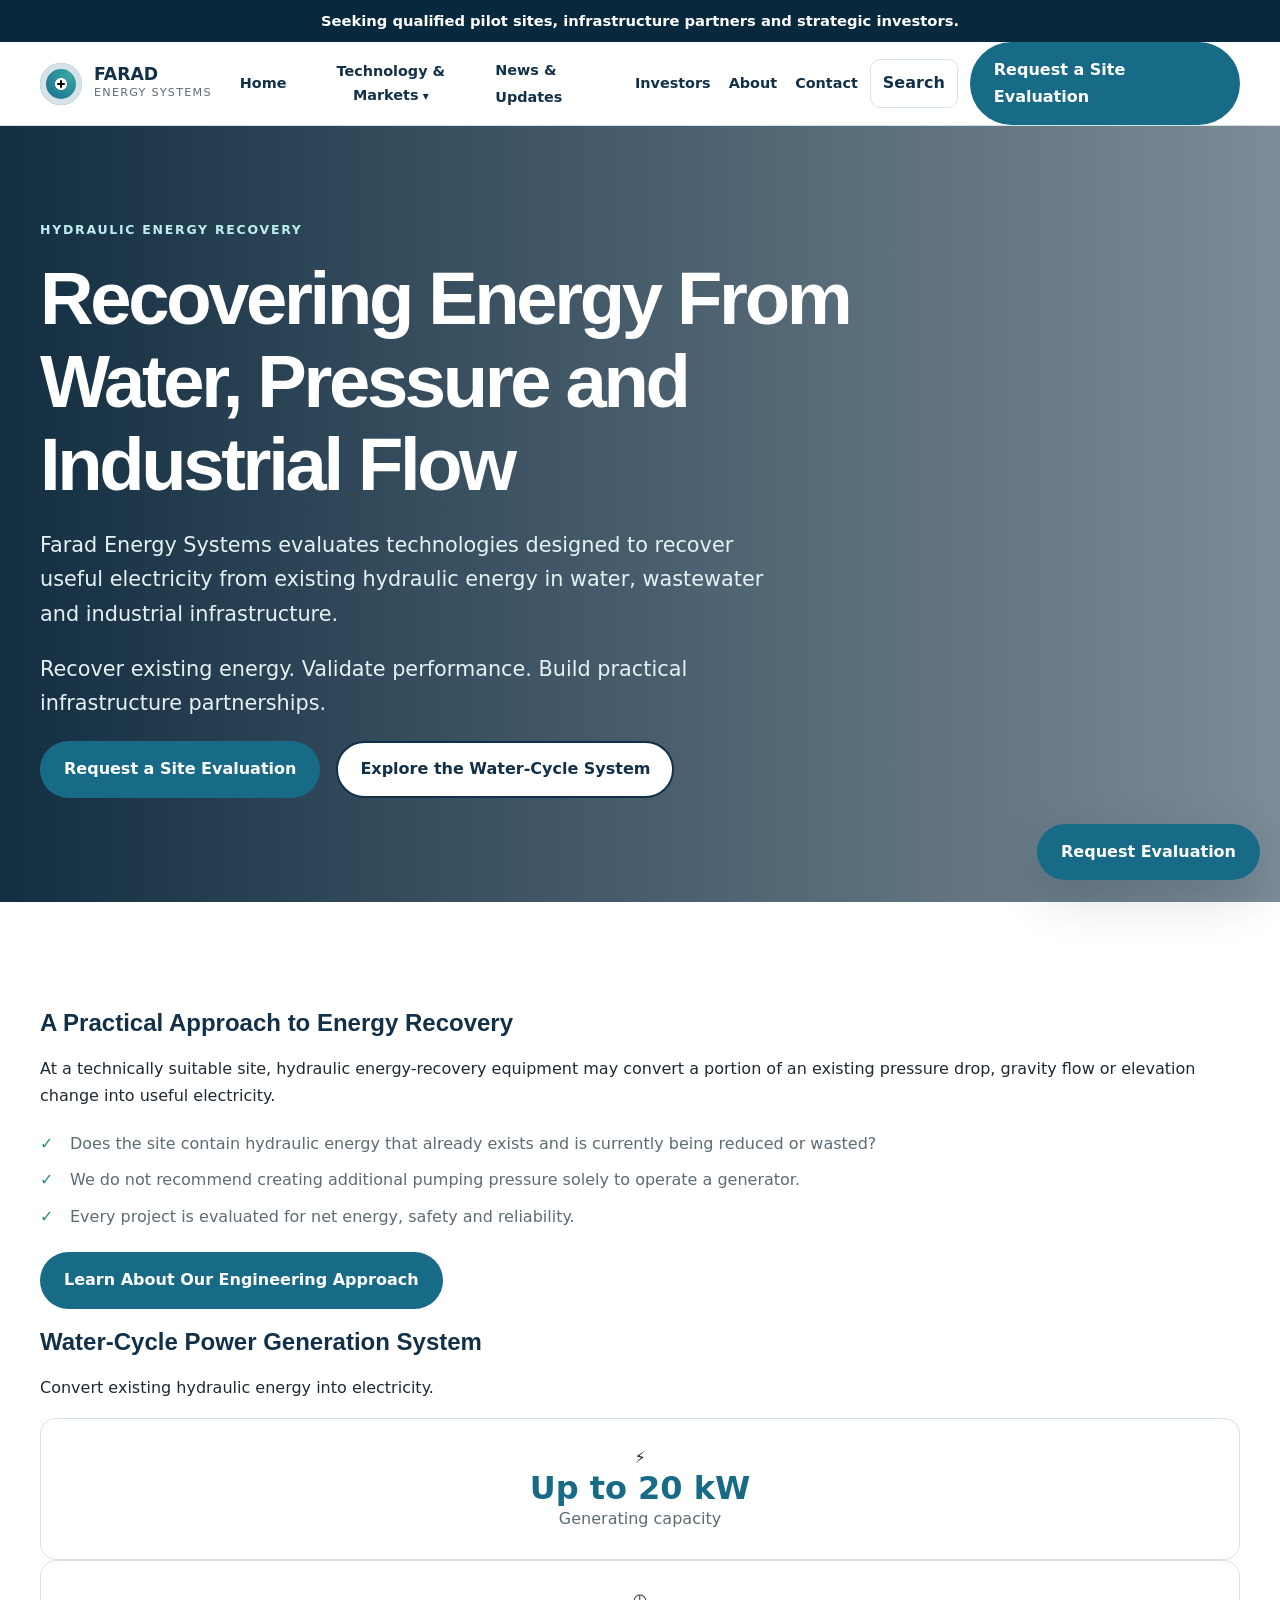
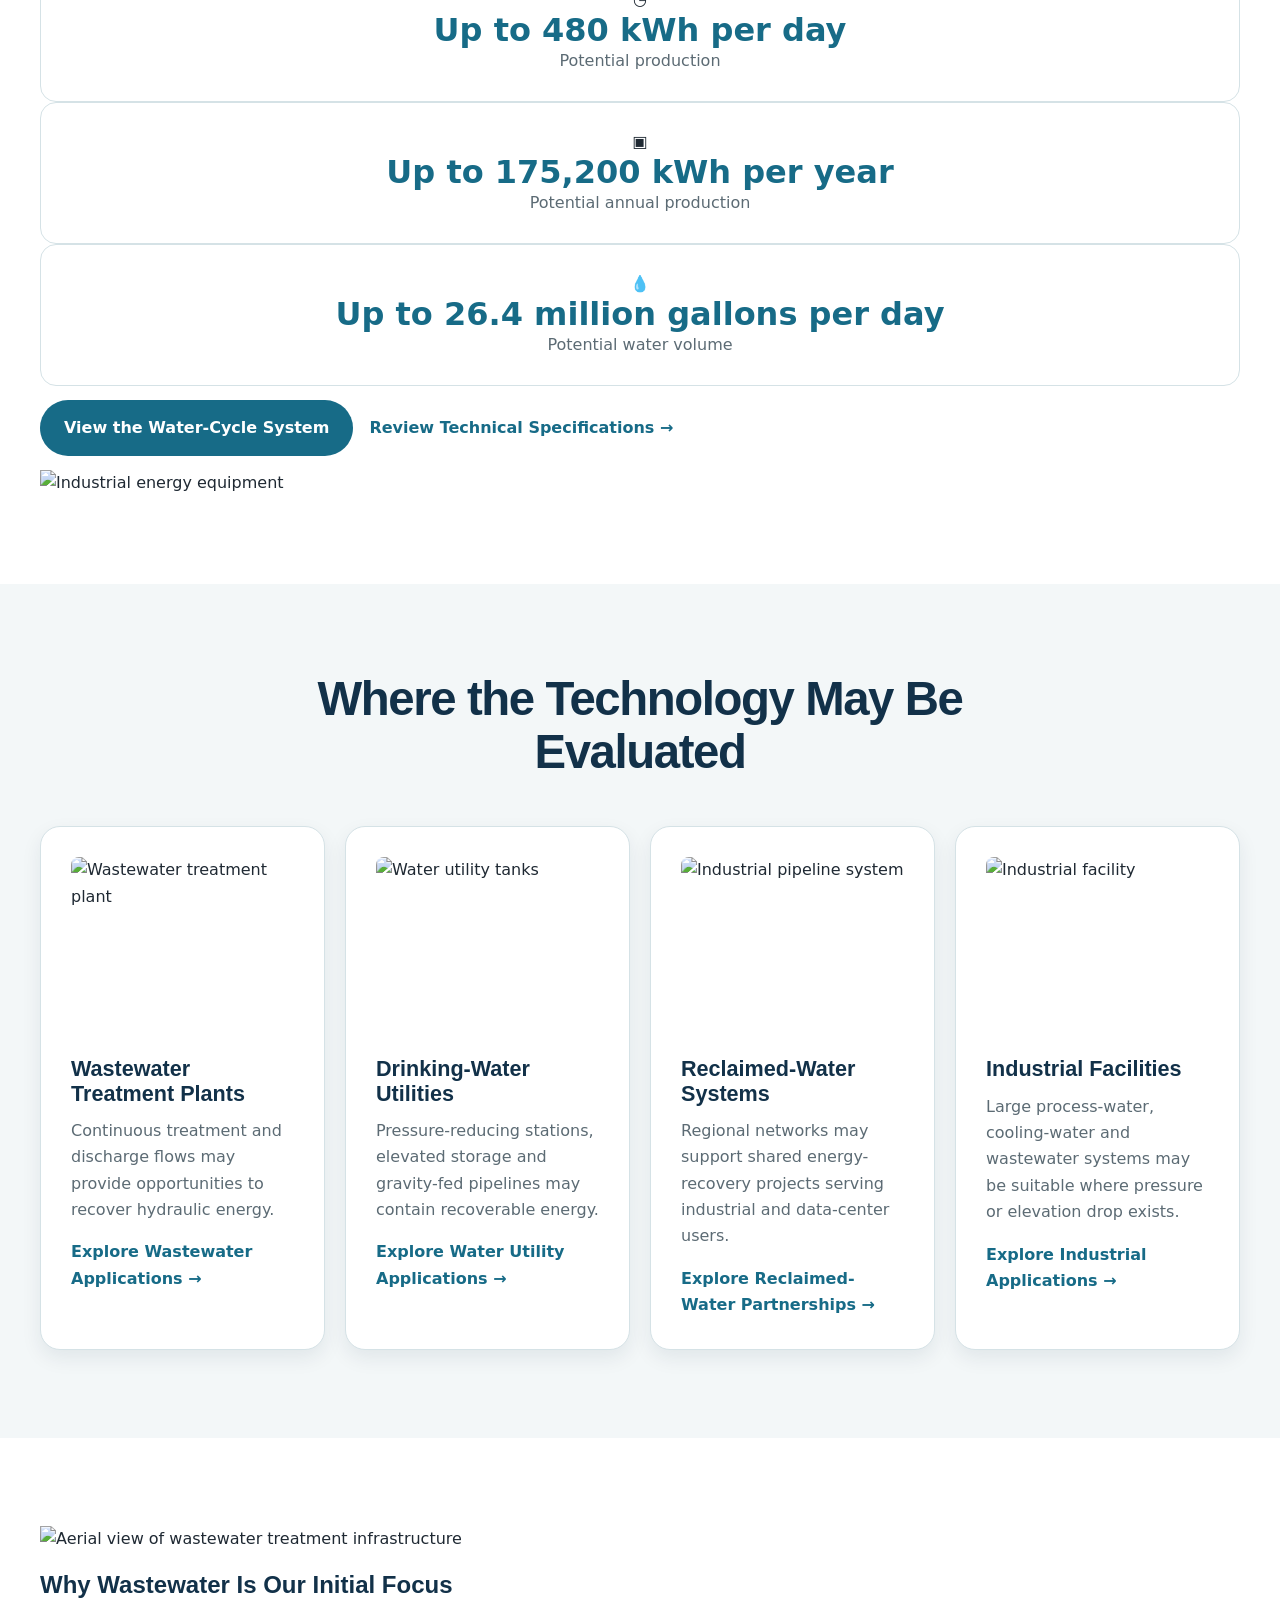
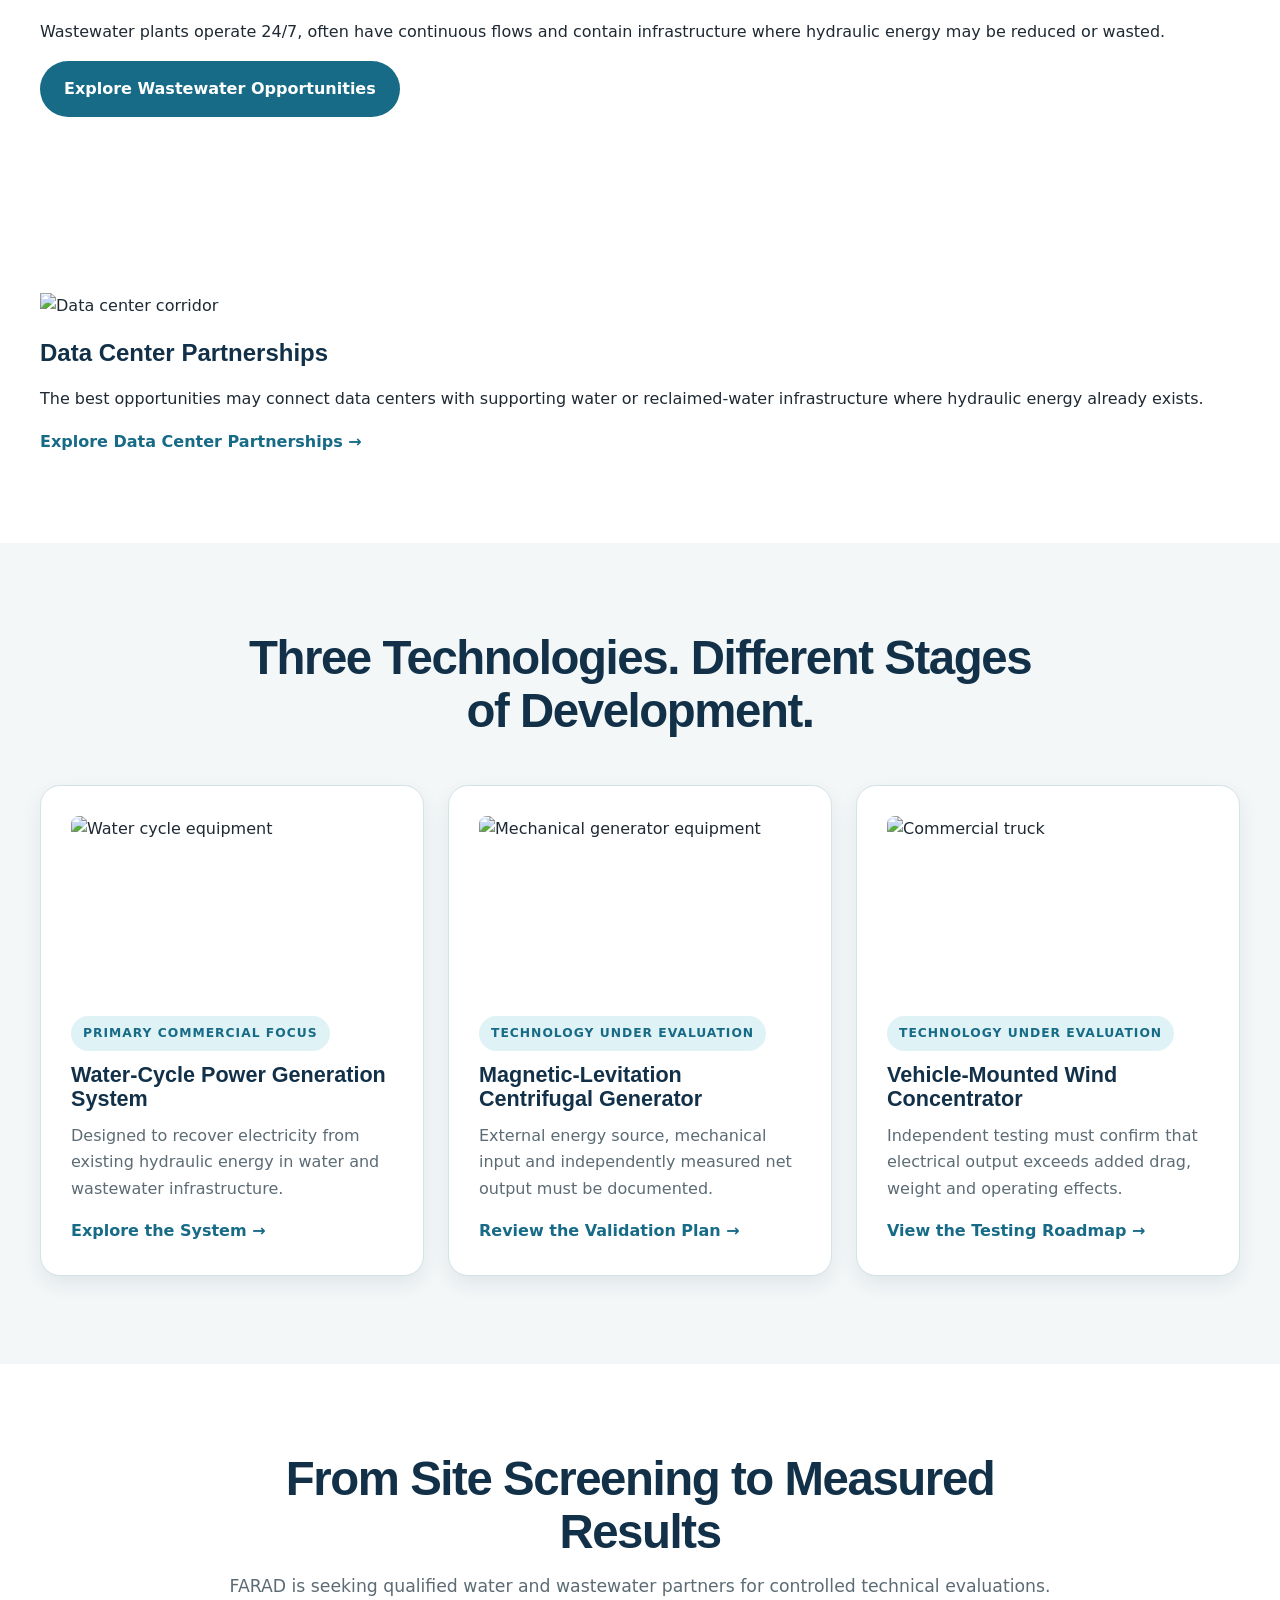
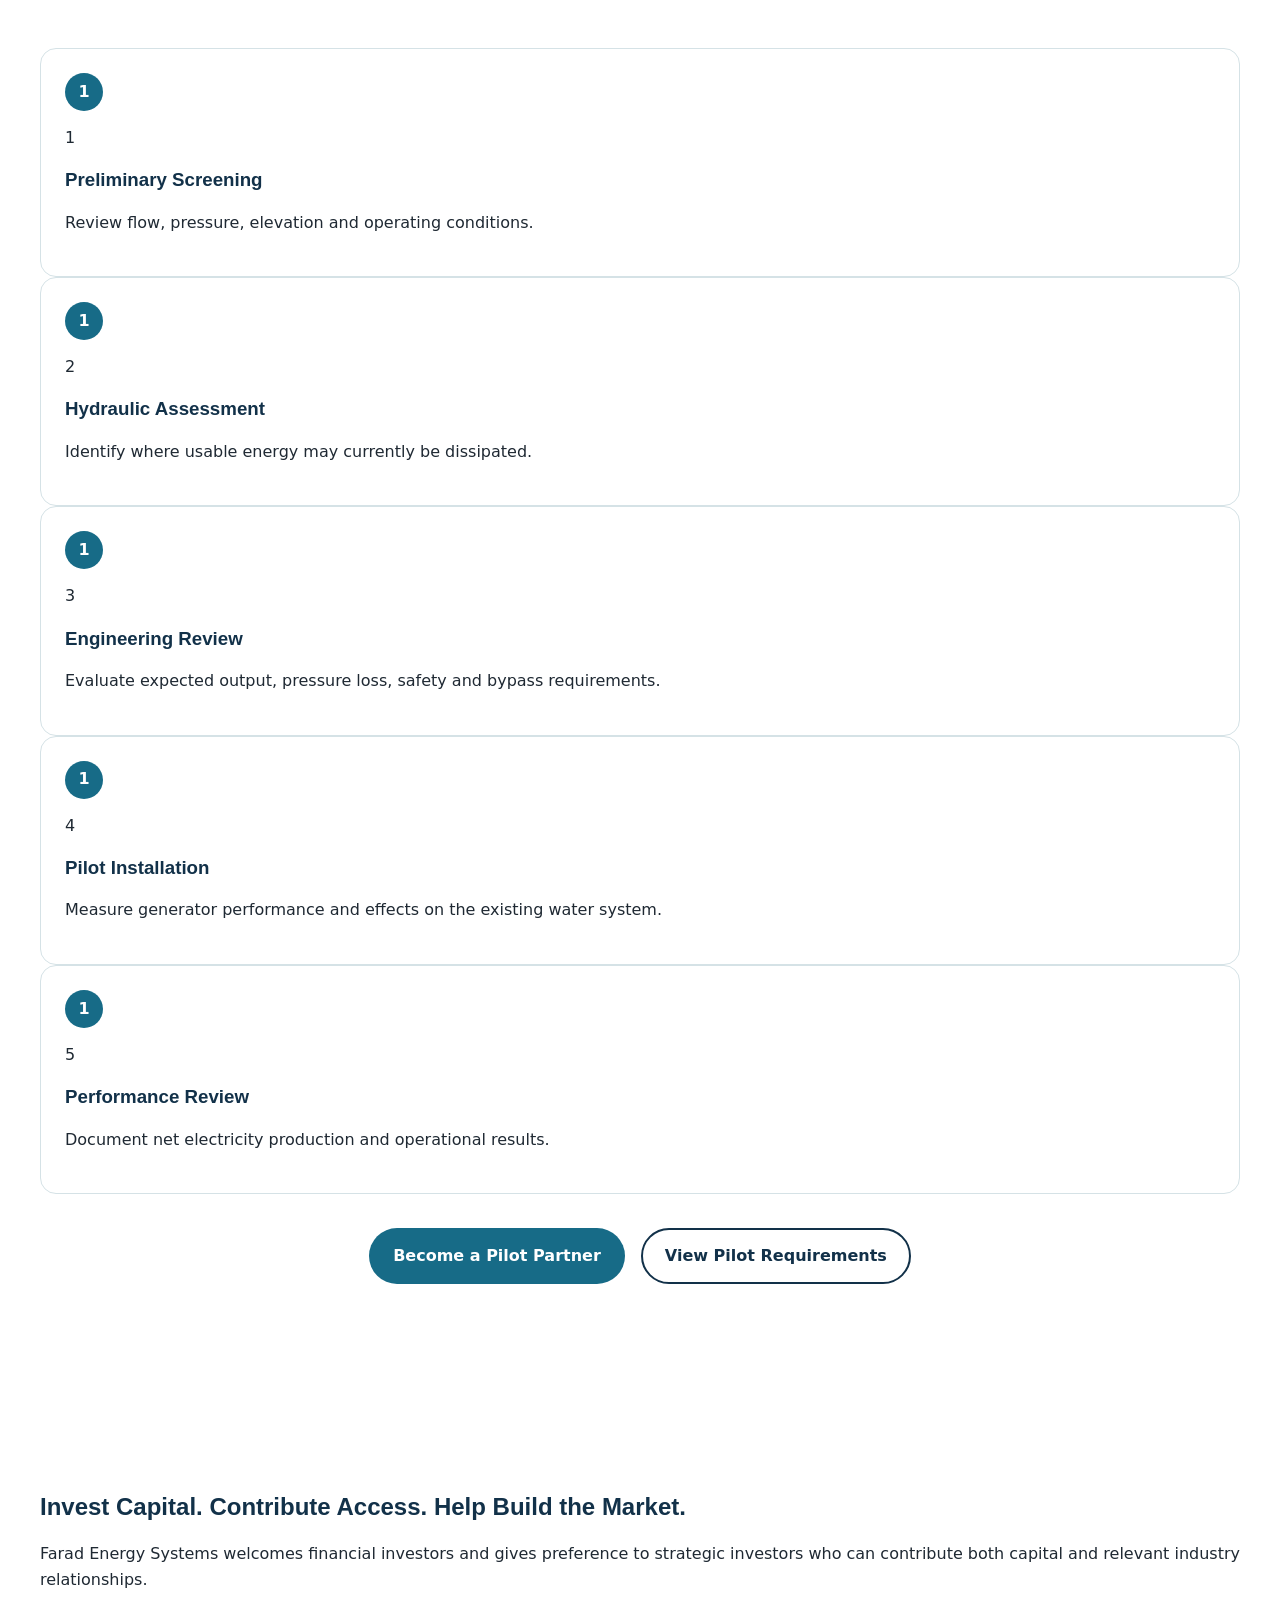
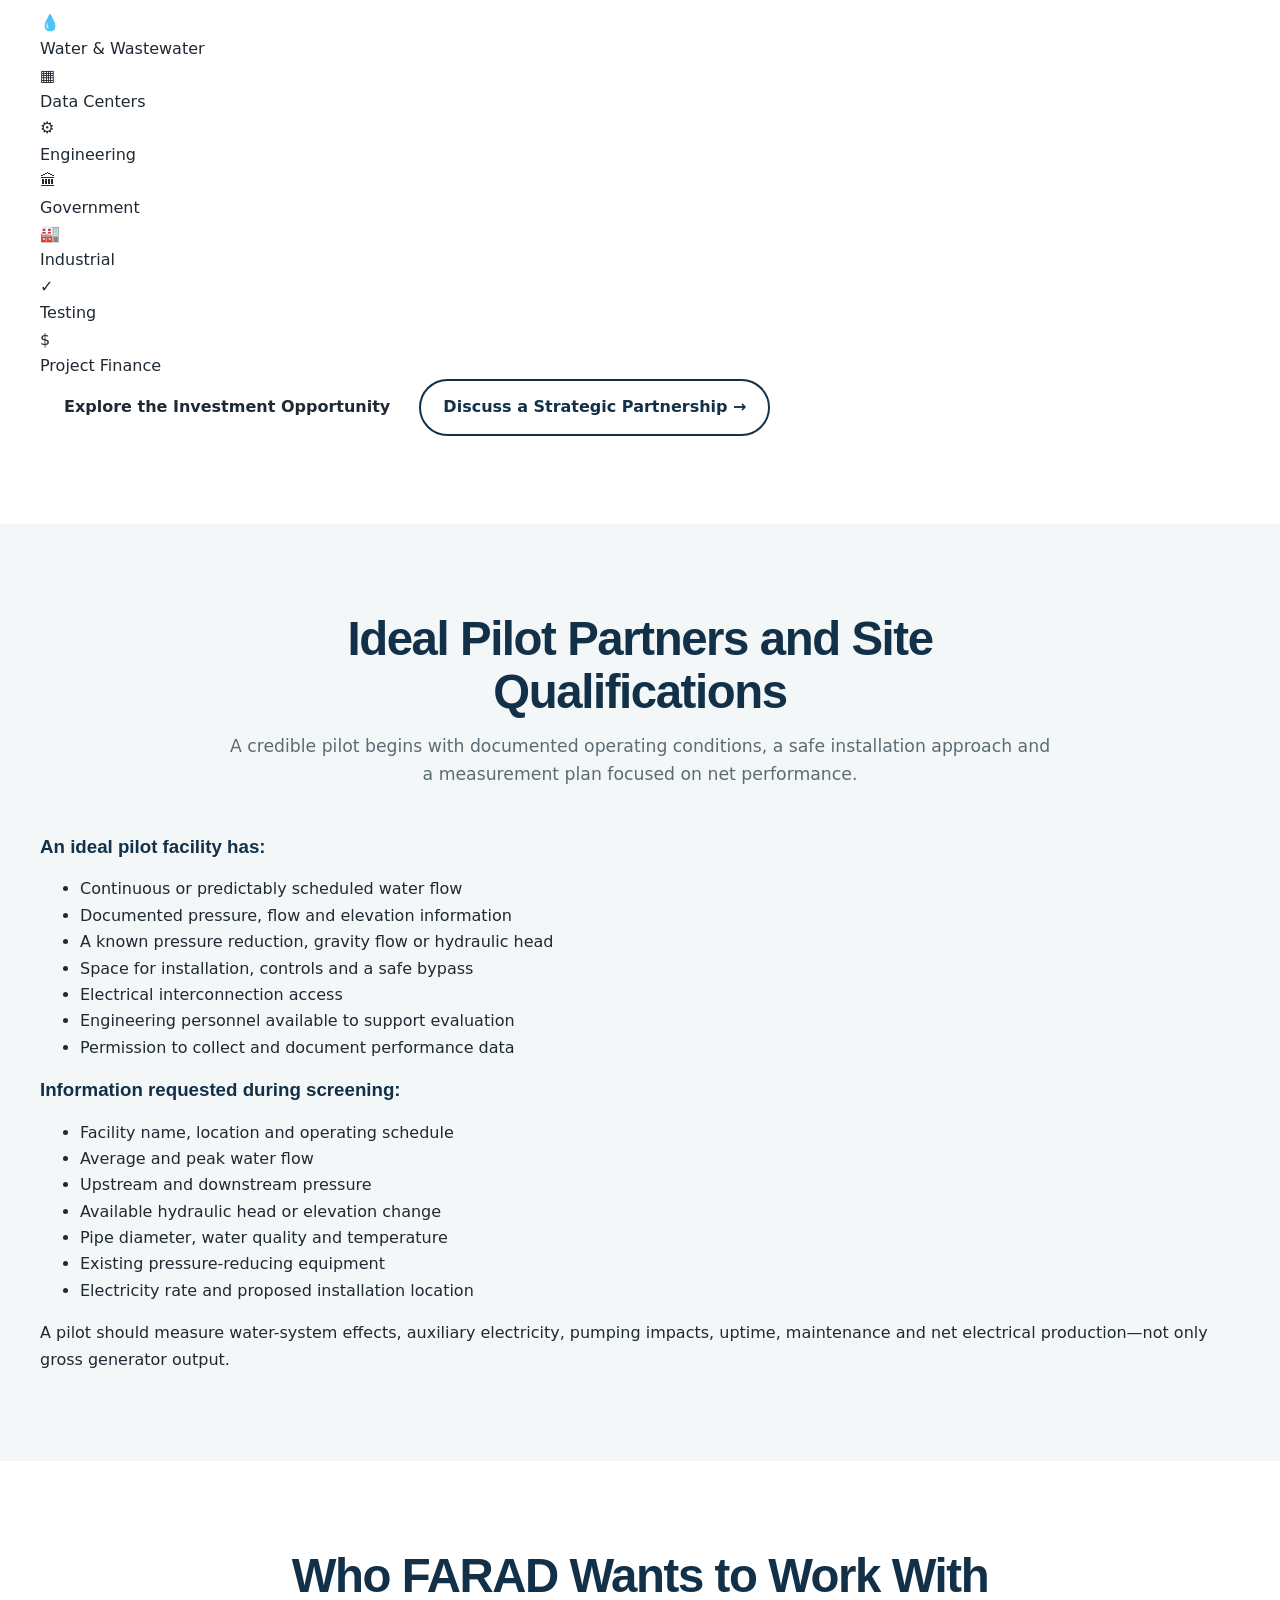
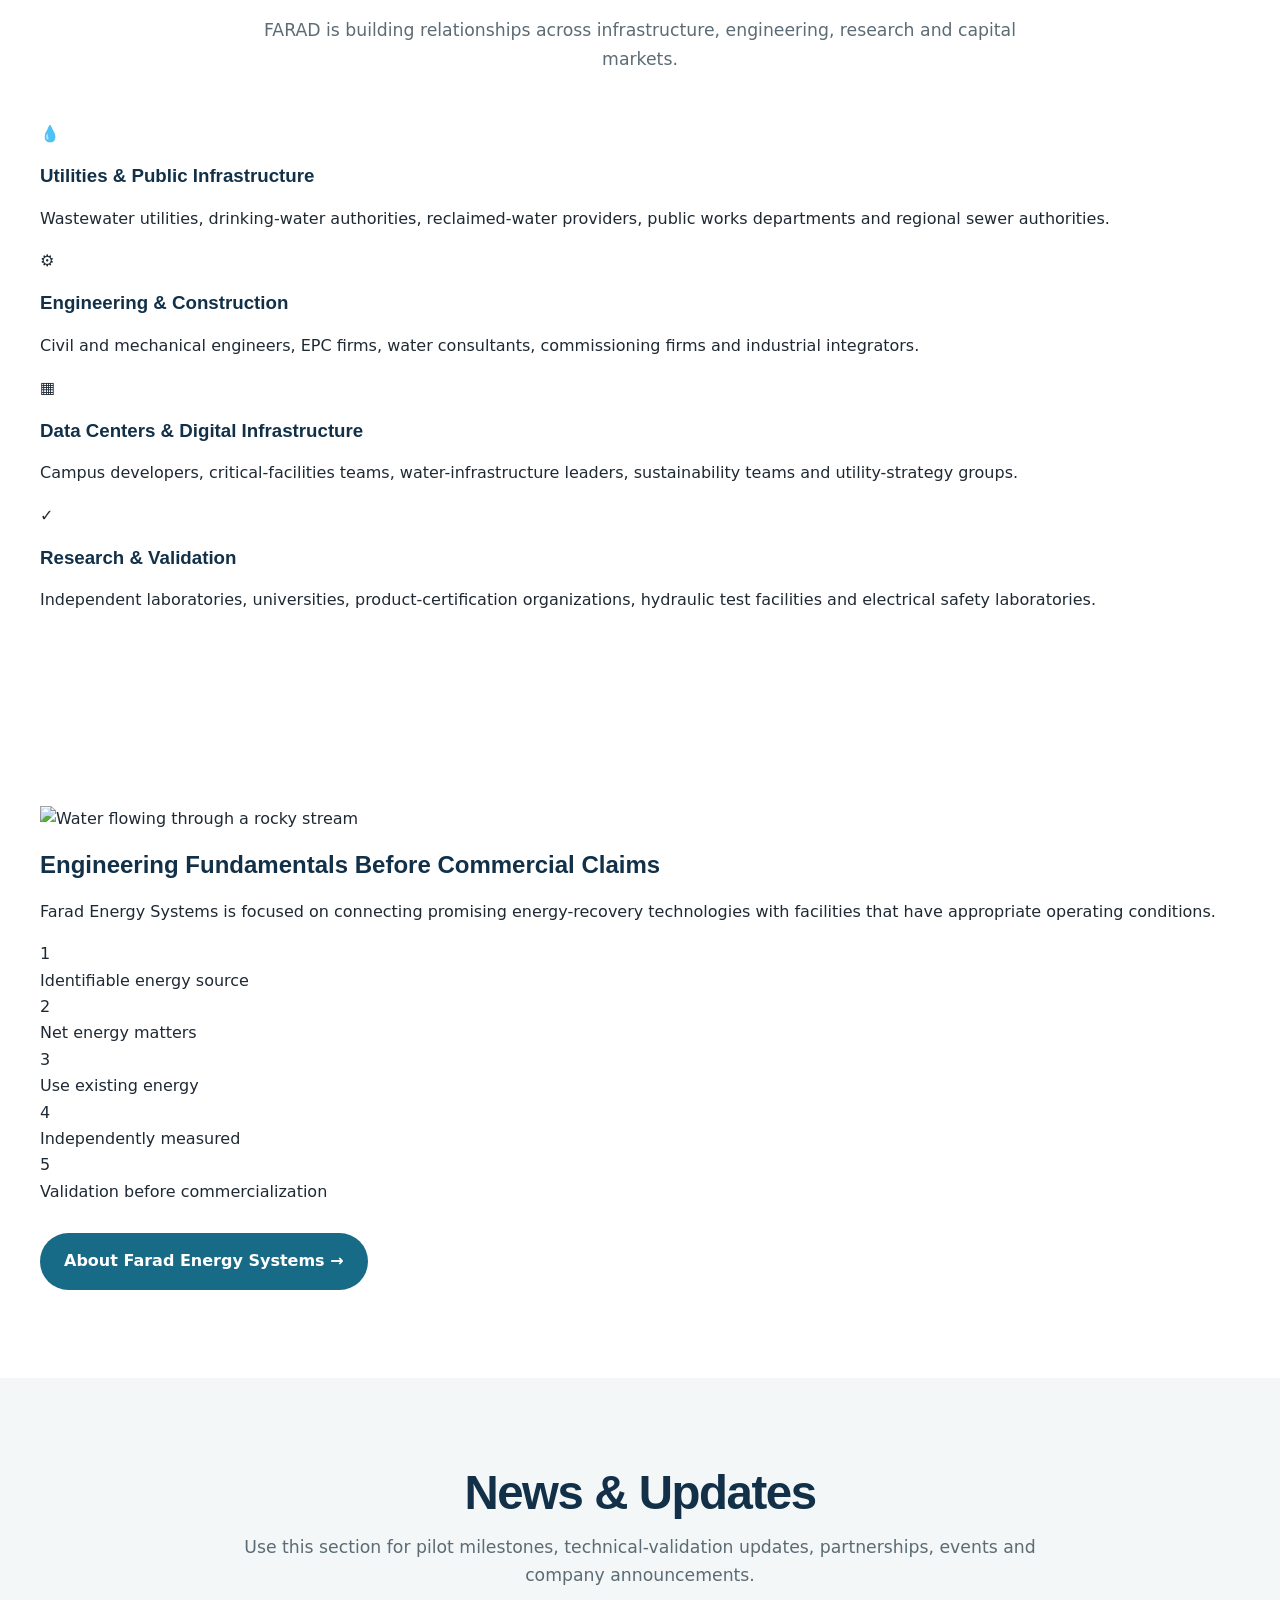
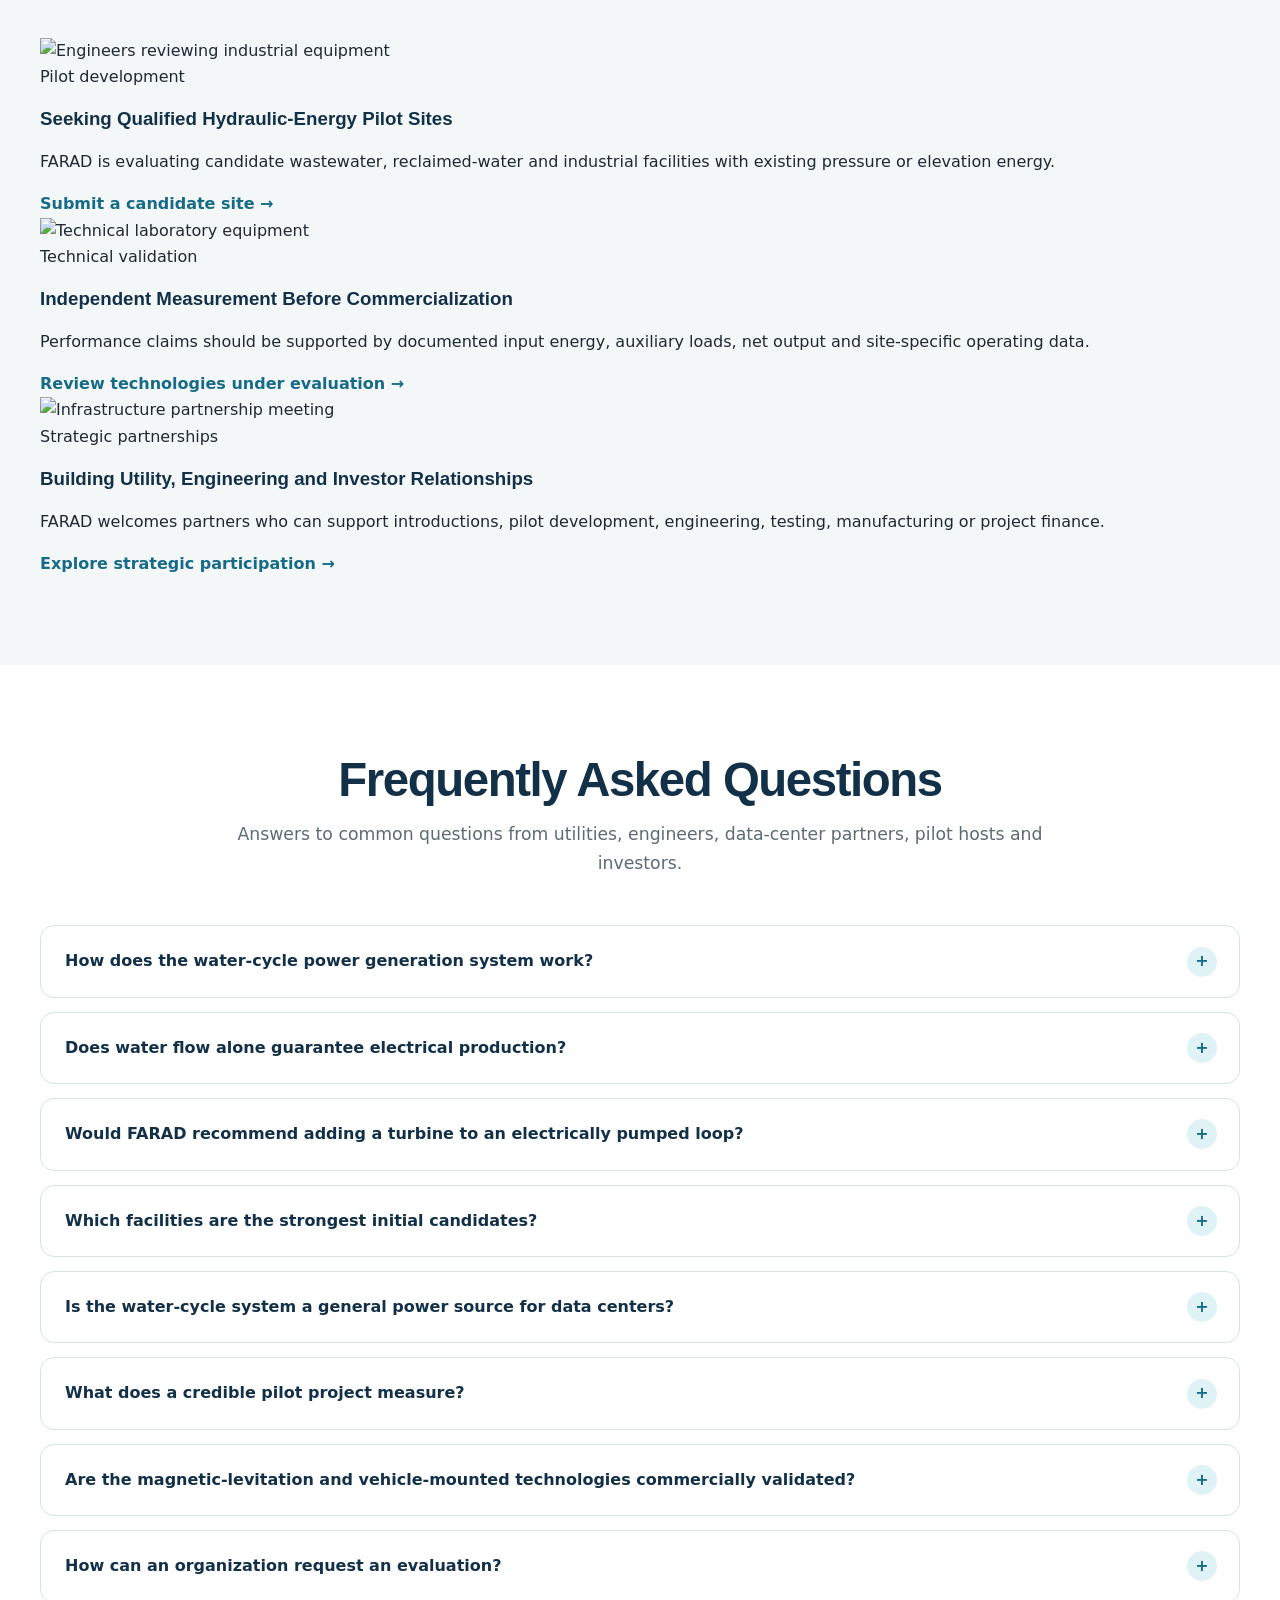
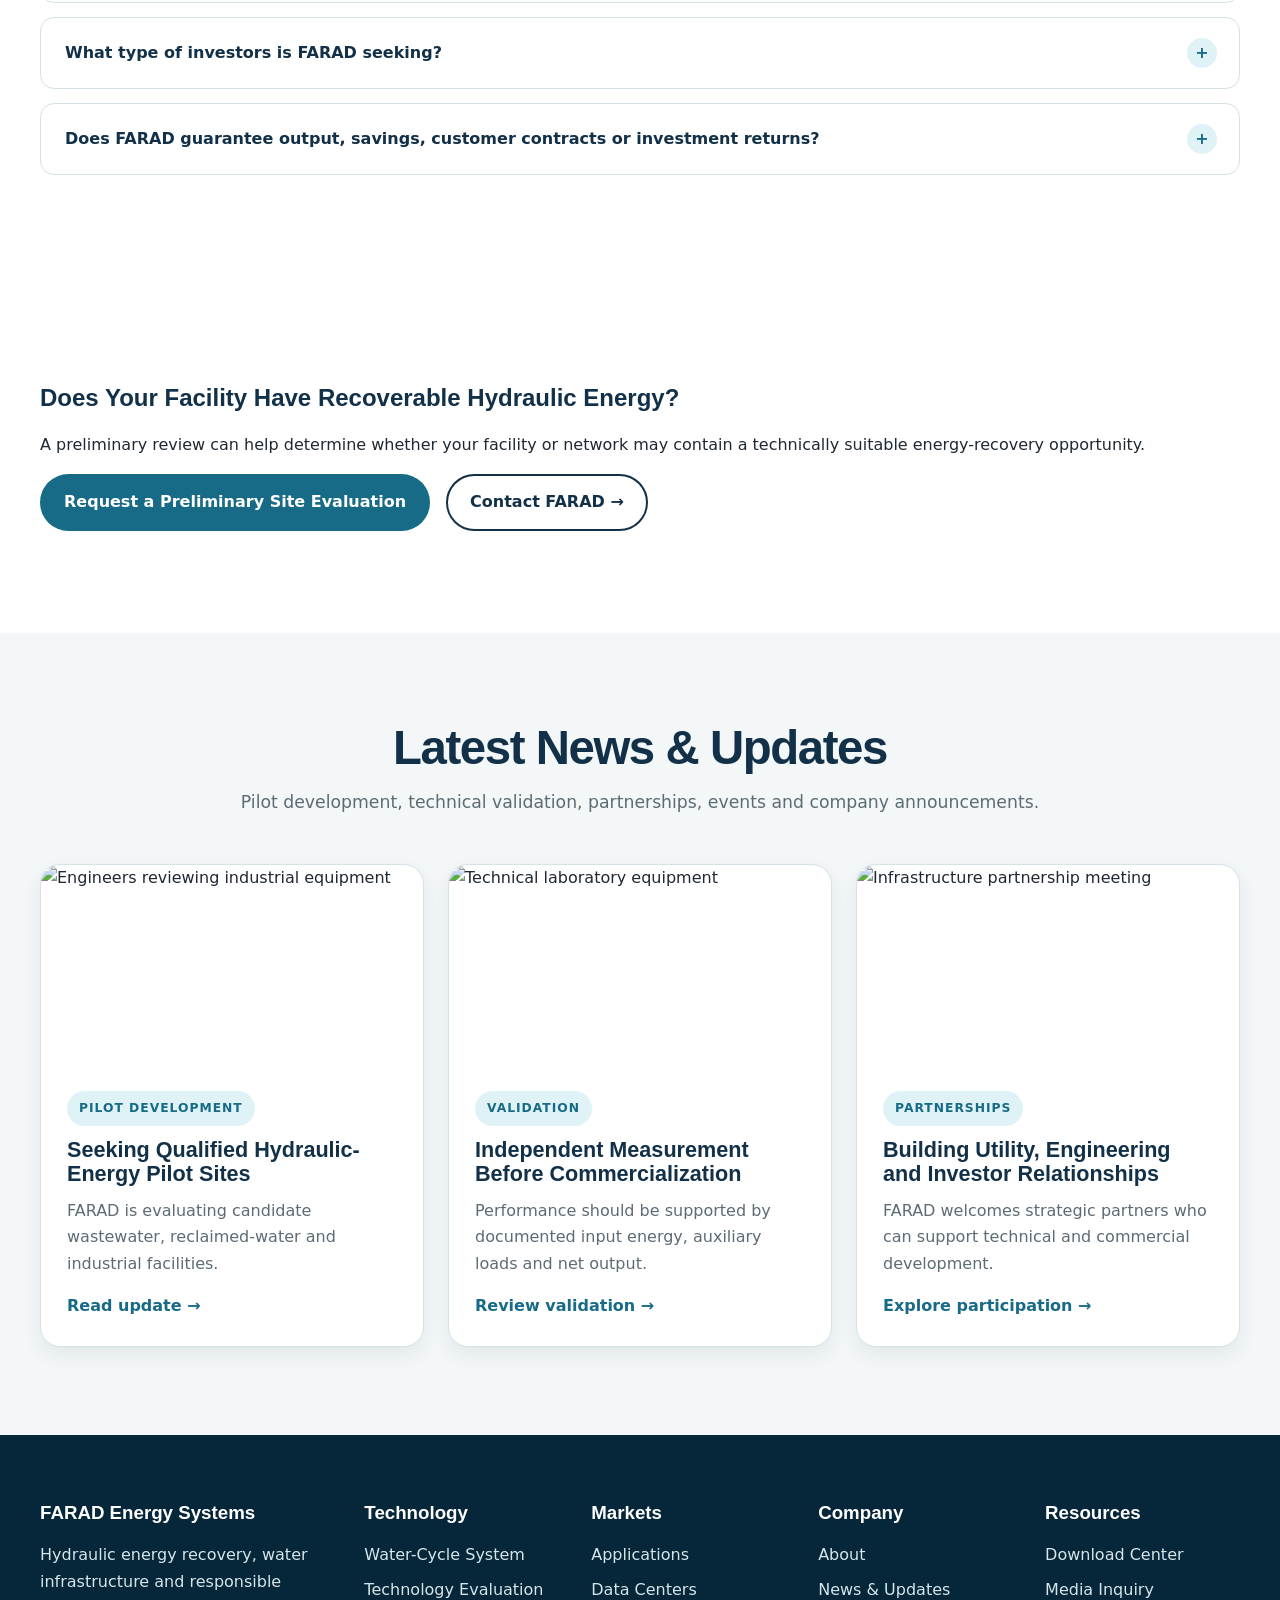
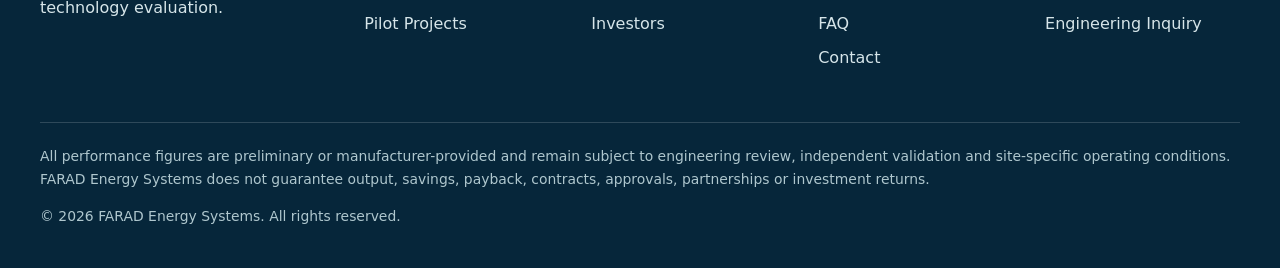
==== commit b8377f87: "SCRUM-27 Add a browser tab for the favorite icon." ====
--- a/index.html
+++ b/index.html
@@ -1,6 +1,7 @@
 <!doctype html><html lang="en"><head><meta charset="utf-8"><meta name="viewport" content="width=device-width,initial-scale=1">
 <title>Hydraulic Energy Recovery for Water and Wastewater Facilities | FARAD Energy Systems</title><meta name="description" content="FARAD evaluates hydraulic energy-recovery technologies for water, wastewater, reclaimed-water, industrial and data-center infrastructure.">
-<link rel="stylesheet" href="css/base.css"><link rel="stylesheet" href="css/layout.css"><link rel="stylesheet" href="css/components.css"><link rel="stylesheet" href="css/forms.css"><link rel="stylesheet" href="css/animations.css">
+<link rel="stylesheet" href="css/base.css"><link rel="stylesheet" href="css/layout.css"><link rel="stylesheet" href="css/components.css"><link rel="stylesheet" href="css/forms.css"><link rel="stylesheet" href="css/animations.css"> <link rel="icon" href="favicon.ico" sizes="any">
+<link rel="icon" type="image/svg+xml" href="farad-favicon.svg">
 </head><body>
 <a class="skip-link" href="#main">Skip to main content</a>
 <div class="announcement">Seeking qualified pilot sites, infrastructure partners and strategic investors.</div>
--- a/css/layout.css
+++ b/css/layout.css
@@ -6,9 +6,41 @@
 .brand-mark {
     width: 42px;
     height: 42px;
+    position: relative;
+    display: inline-block;
     border-radius: 50%;
-    background: radial-gradient(circle at center, var(--white) 0 20%, transparent 21%), conic-gradient(from 45deg, var(--teal), var(--blue), var(--teal));
-    box-shadow: inset 0 0 0 5px rgba(255, 255, 255, .75);
+
+    background:
+        radial-gradient(circle at center,
+            #ffffff 0 20%,
+            transparent 20.5%),
+        radial-gradient(circle at 70% 30%,
+            #38a8a3 0%,
+            #247f95 55%,
+            #18628e 100%);
+
+    box-shadow: inset 0 0 0 6px #d6e1e8;
+}
+
+.brand-mark::before,
+.brand-mark::after {
+    content: "";
+    position: absolute;
+    top: 50%;
+    left: 50%;
+    background: #000;
+    transform: translate(-50%, -50%);
+    border-radius: 1px;
+}
+
+.brand-mark::before {
+    width: 8px;
+    height: 2px;
+}
+
+.brand-mark::after {
+    width: 2px;
+    height: 8px;
 }
 .brand-text strong{display:block;font-size:1.08rem;line-height:1.05}.brand-text span{display:block;color:var(--muted);font-size:.7rem;text-transform:uppercase;letter-spacing:.11em}
 .header-actions{display:flex;align-items:center;gap:12px}
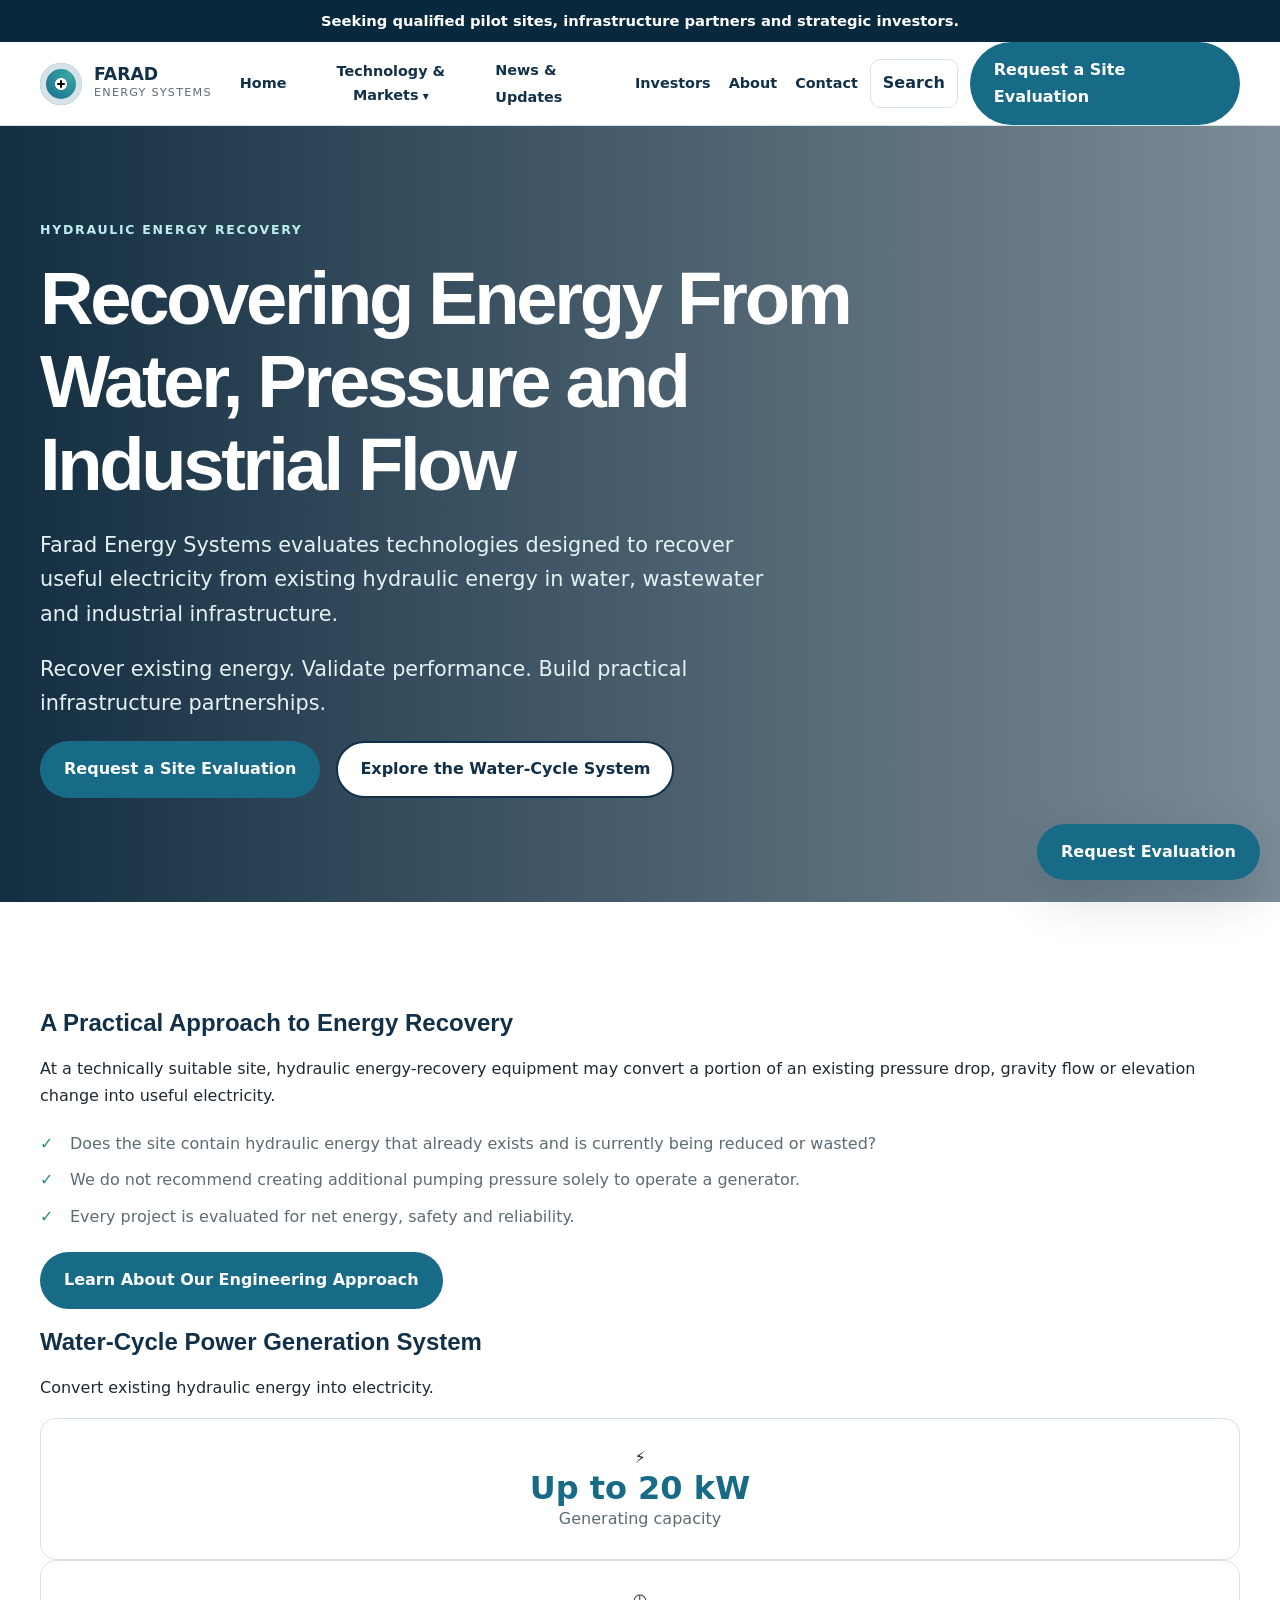
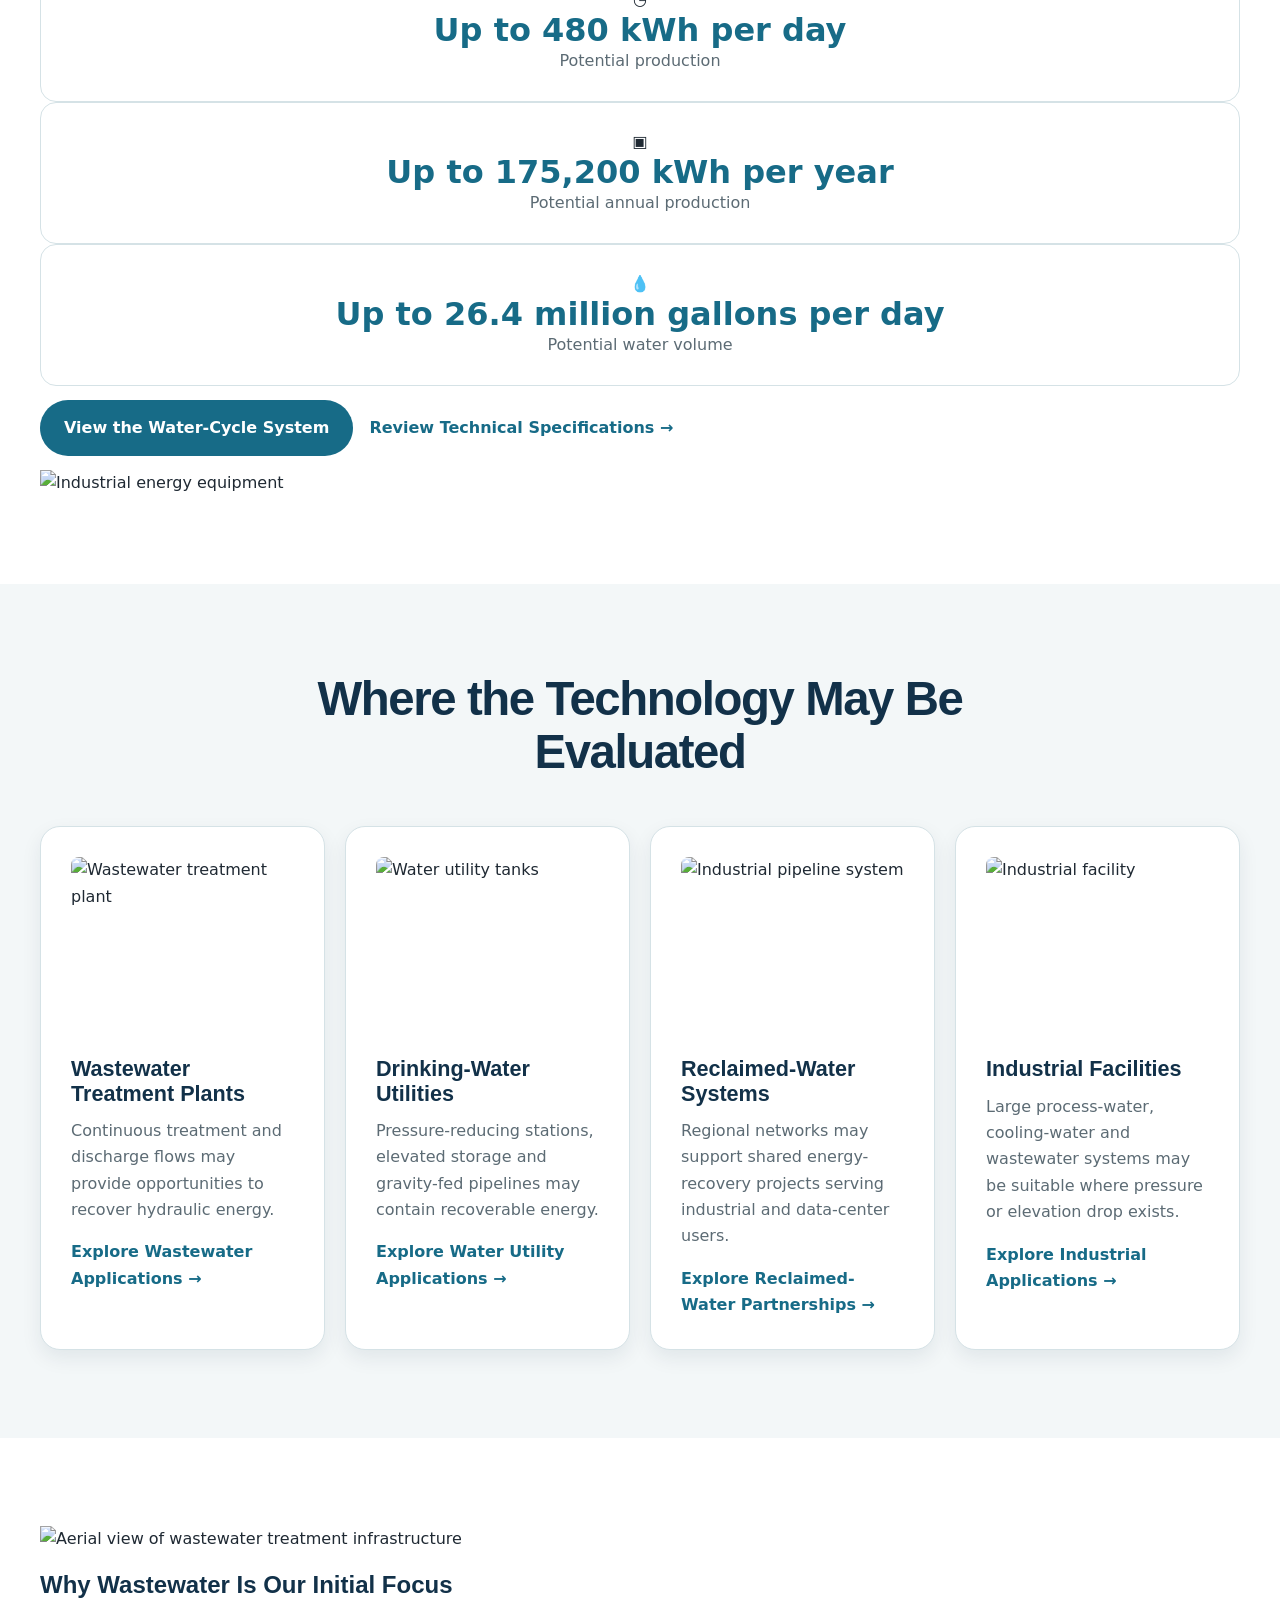
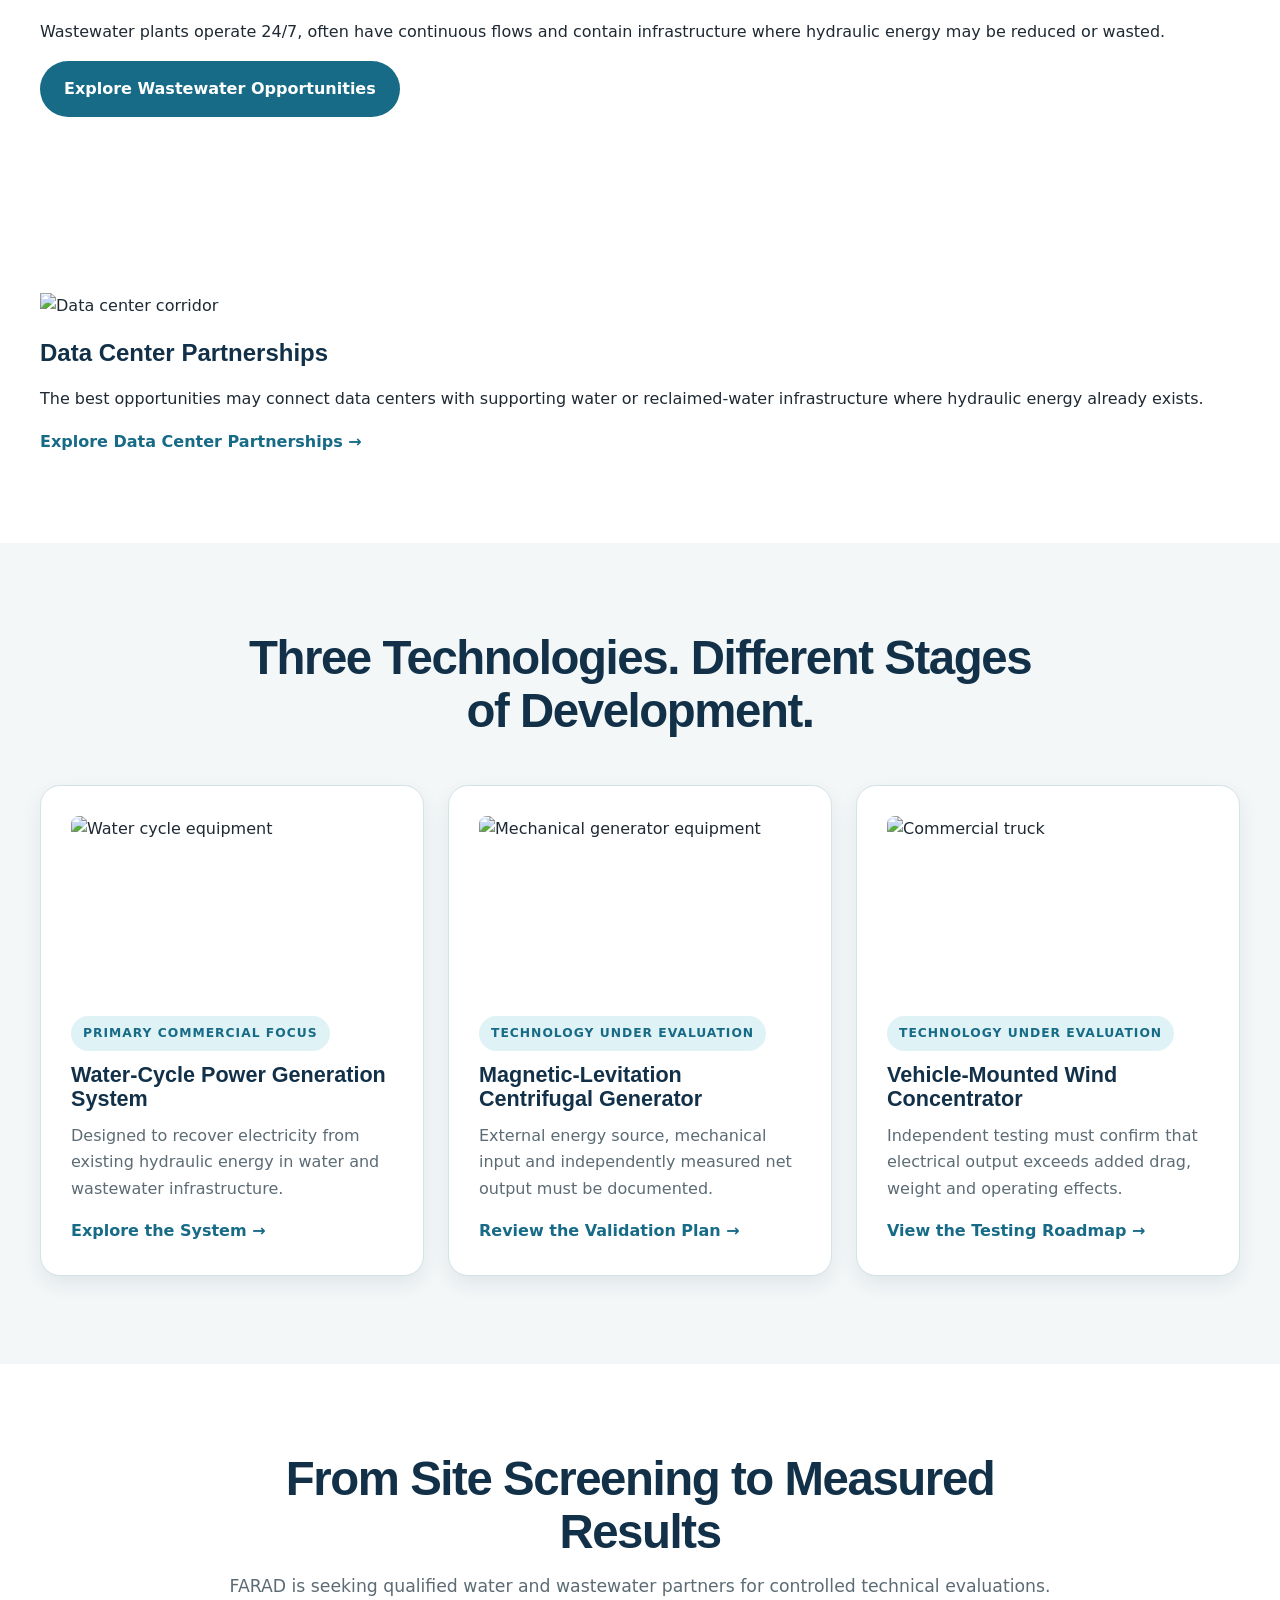
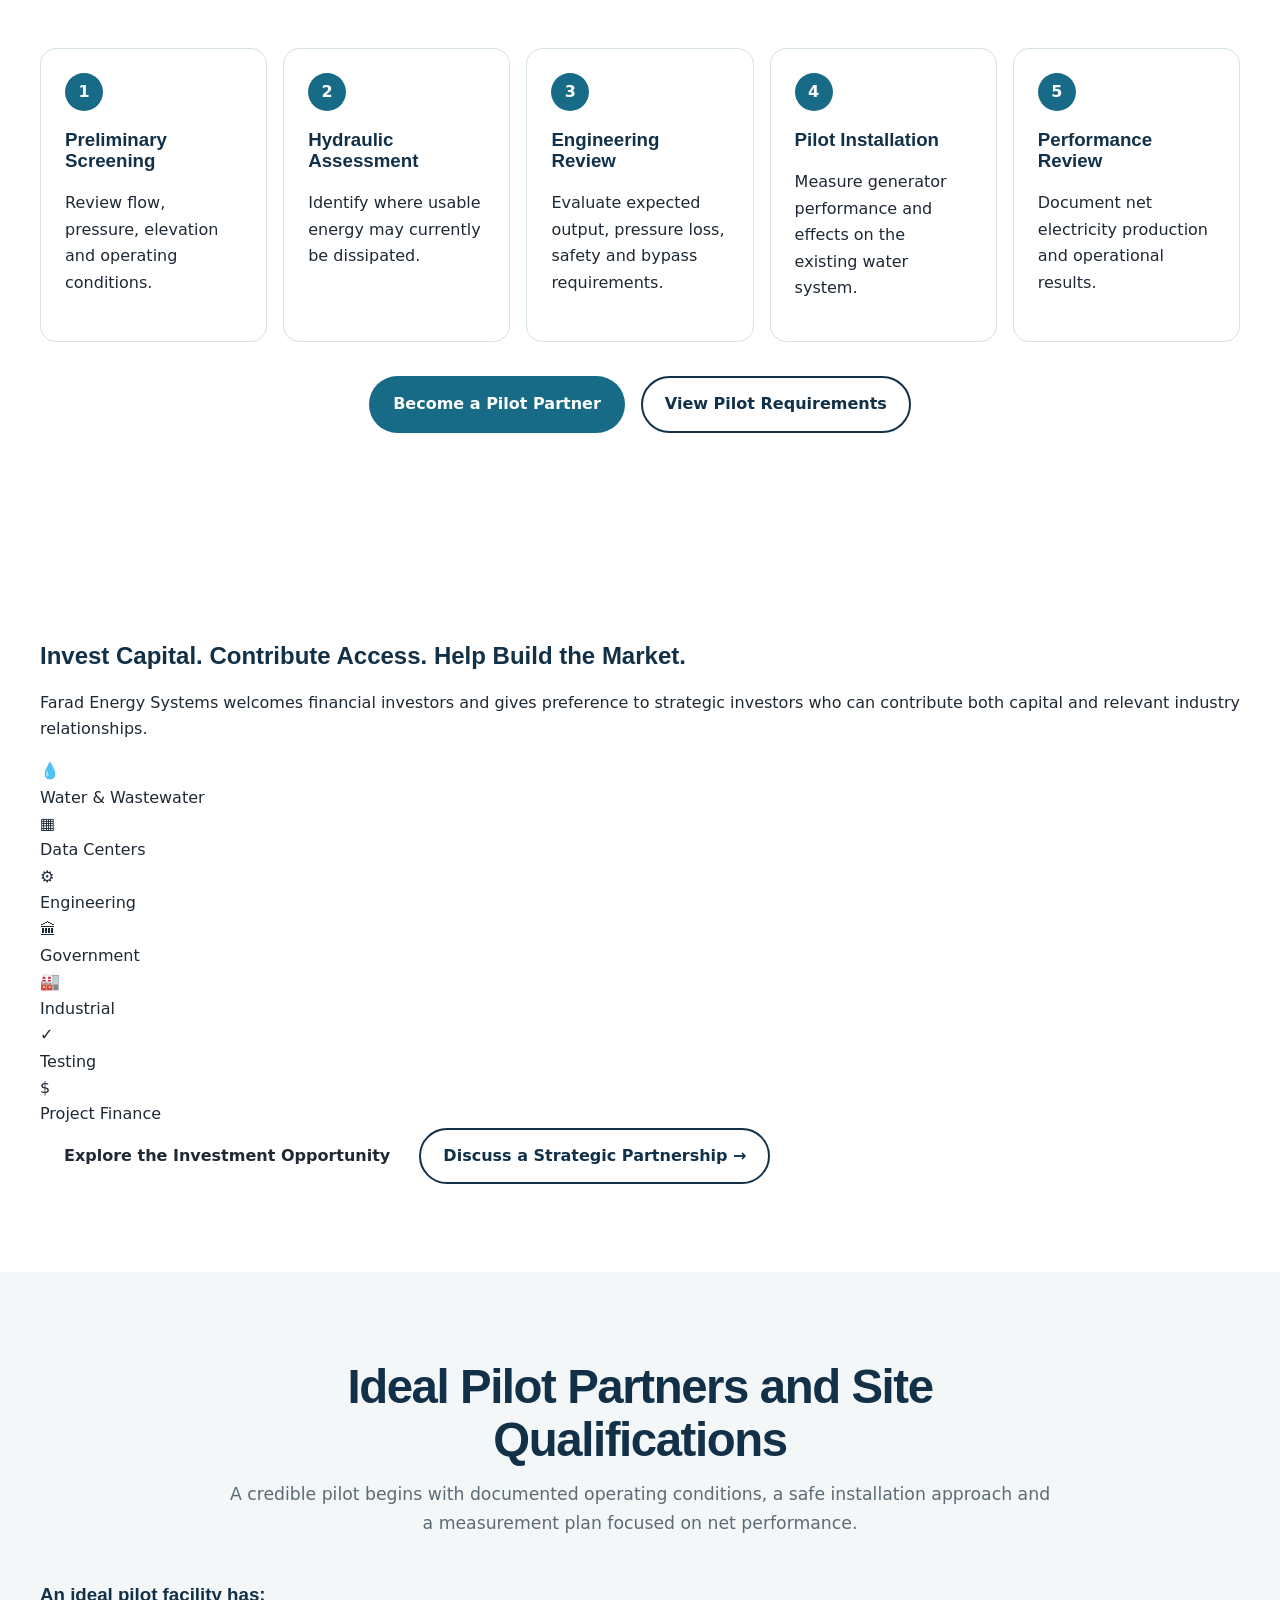
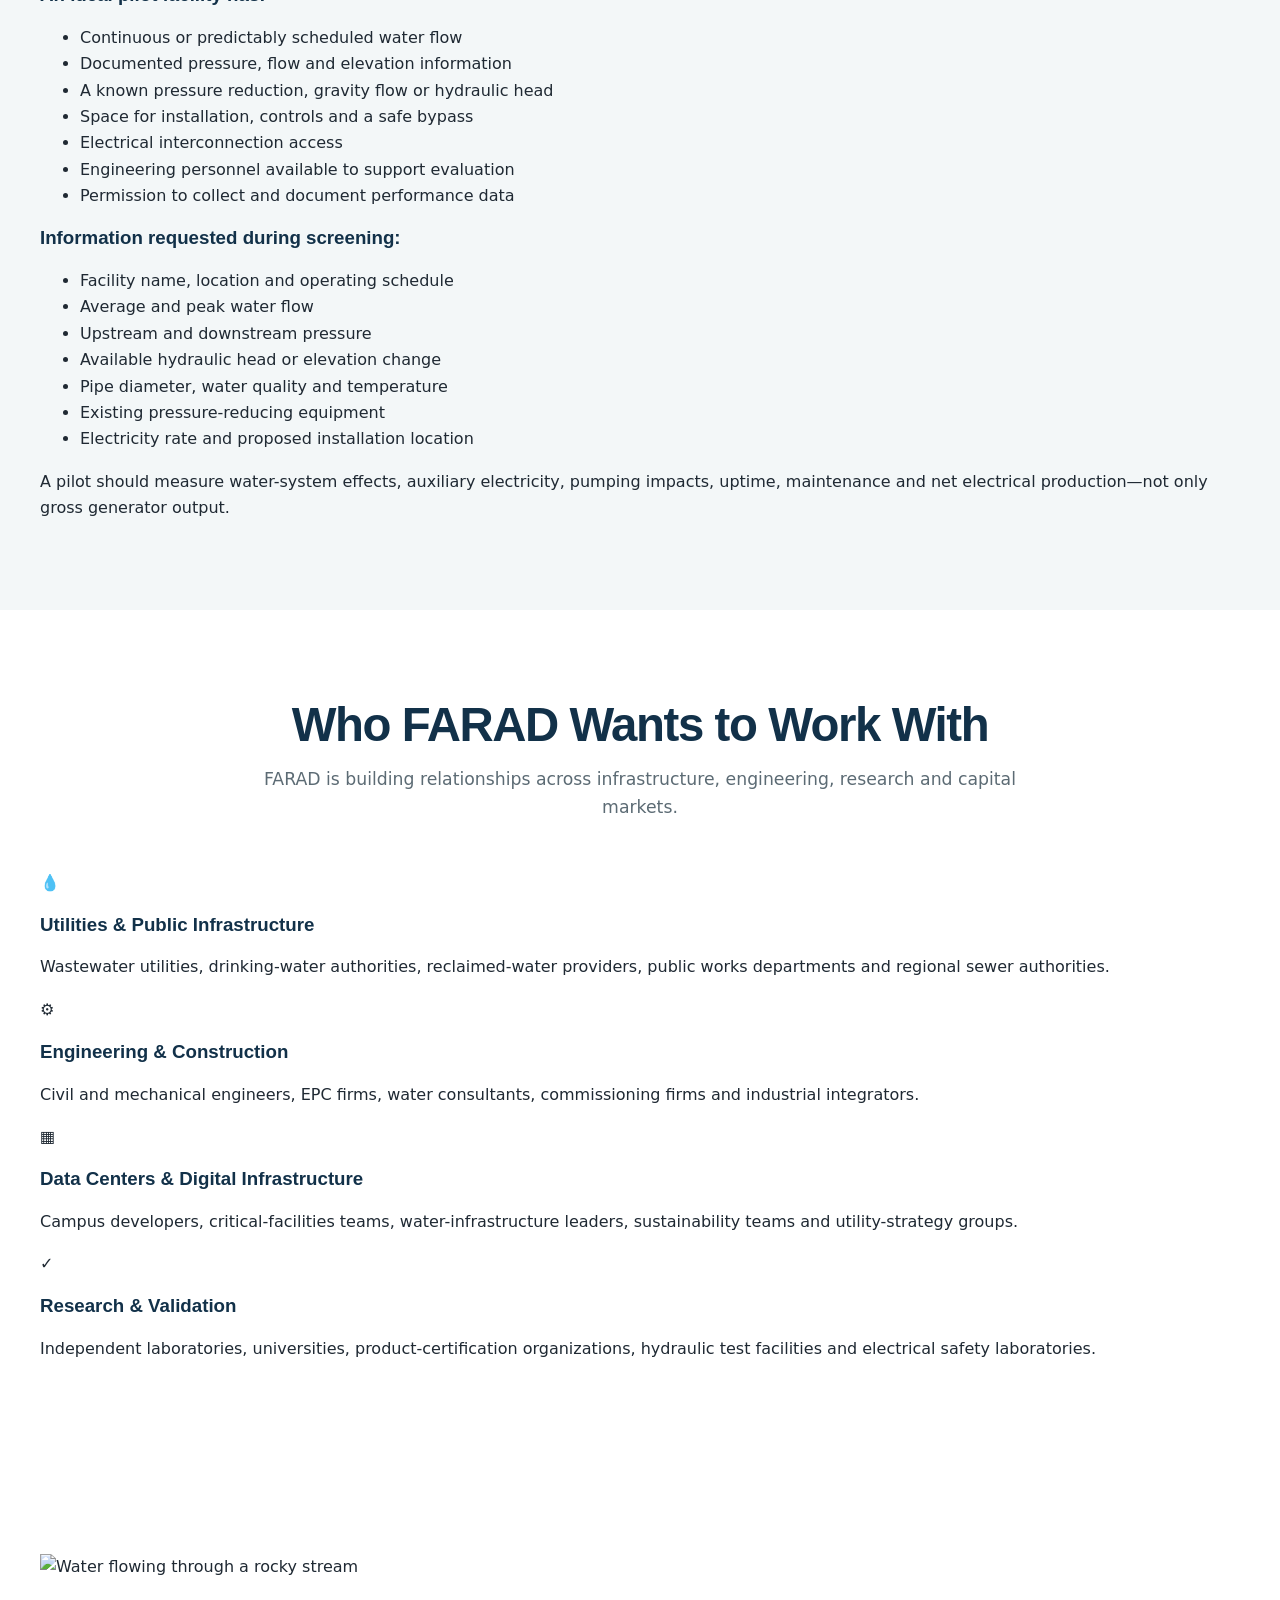
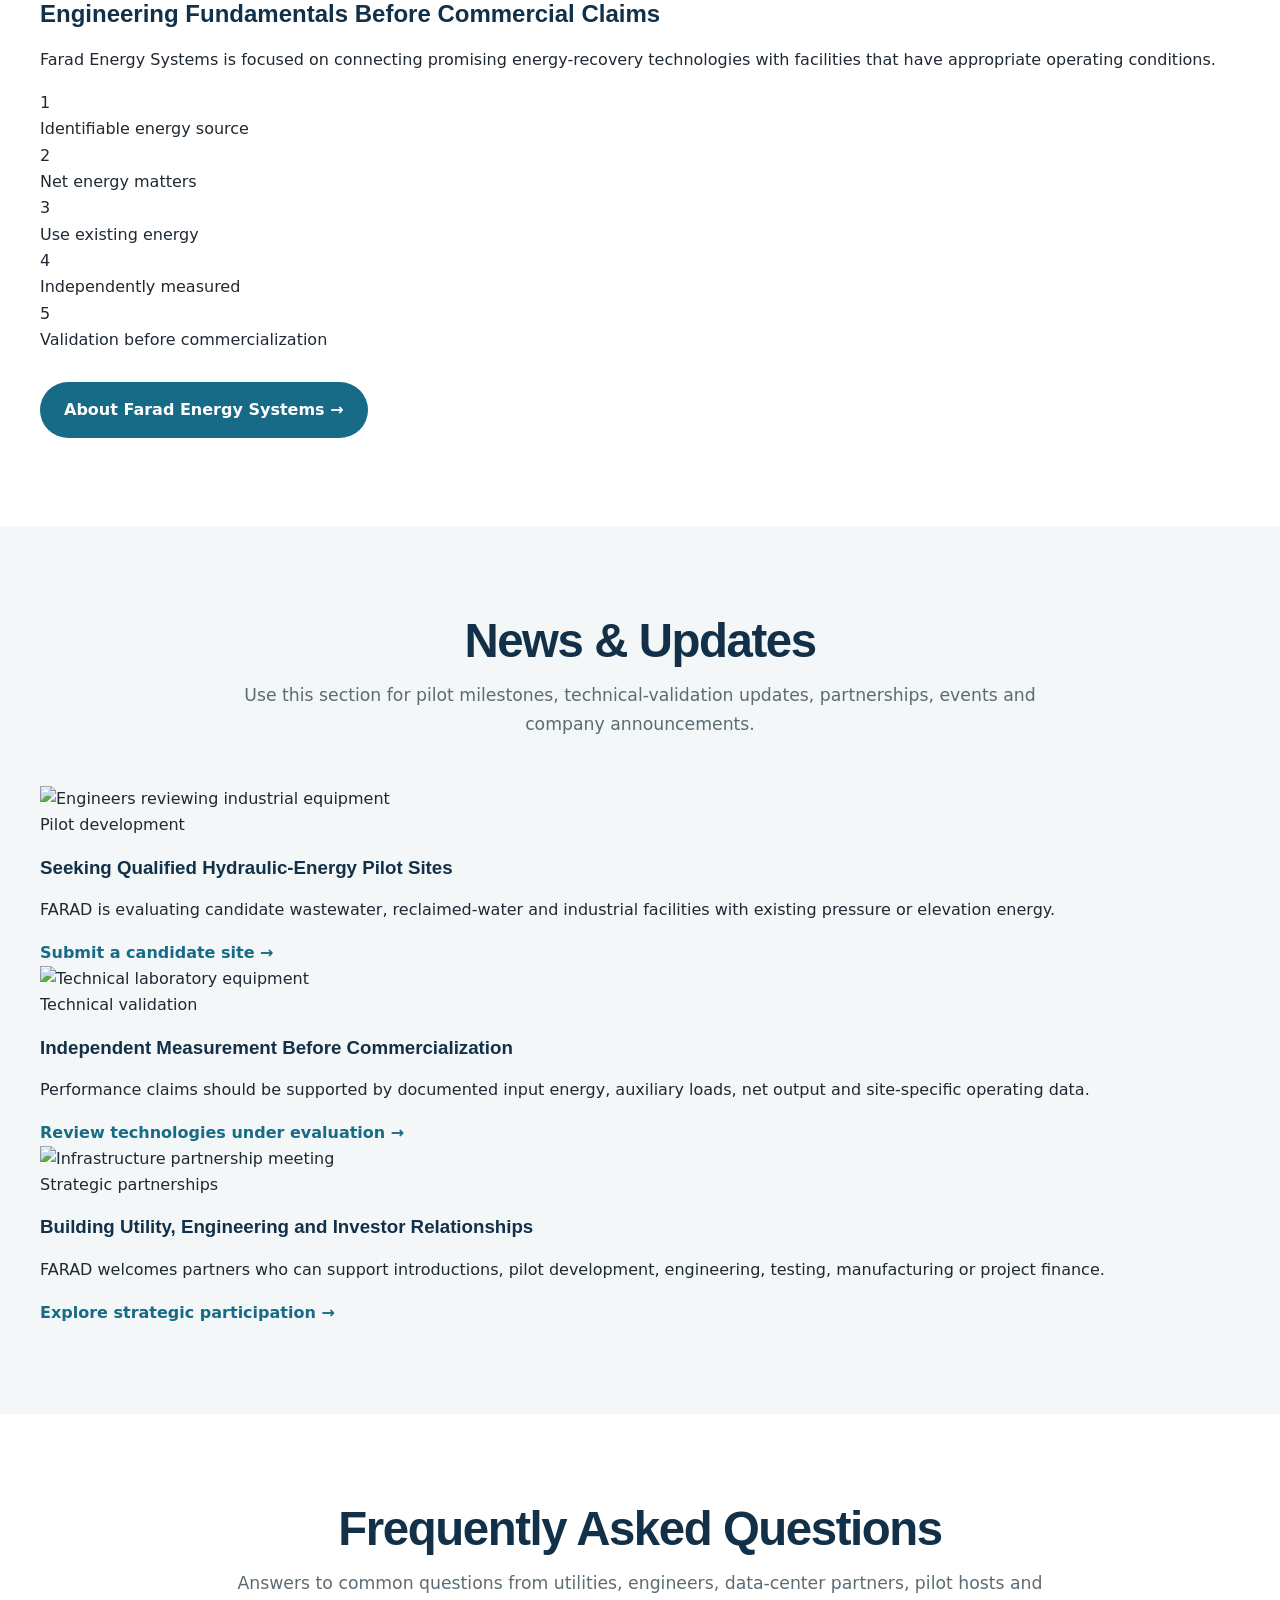
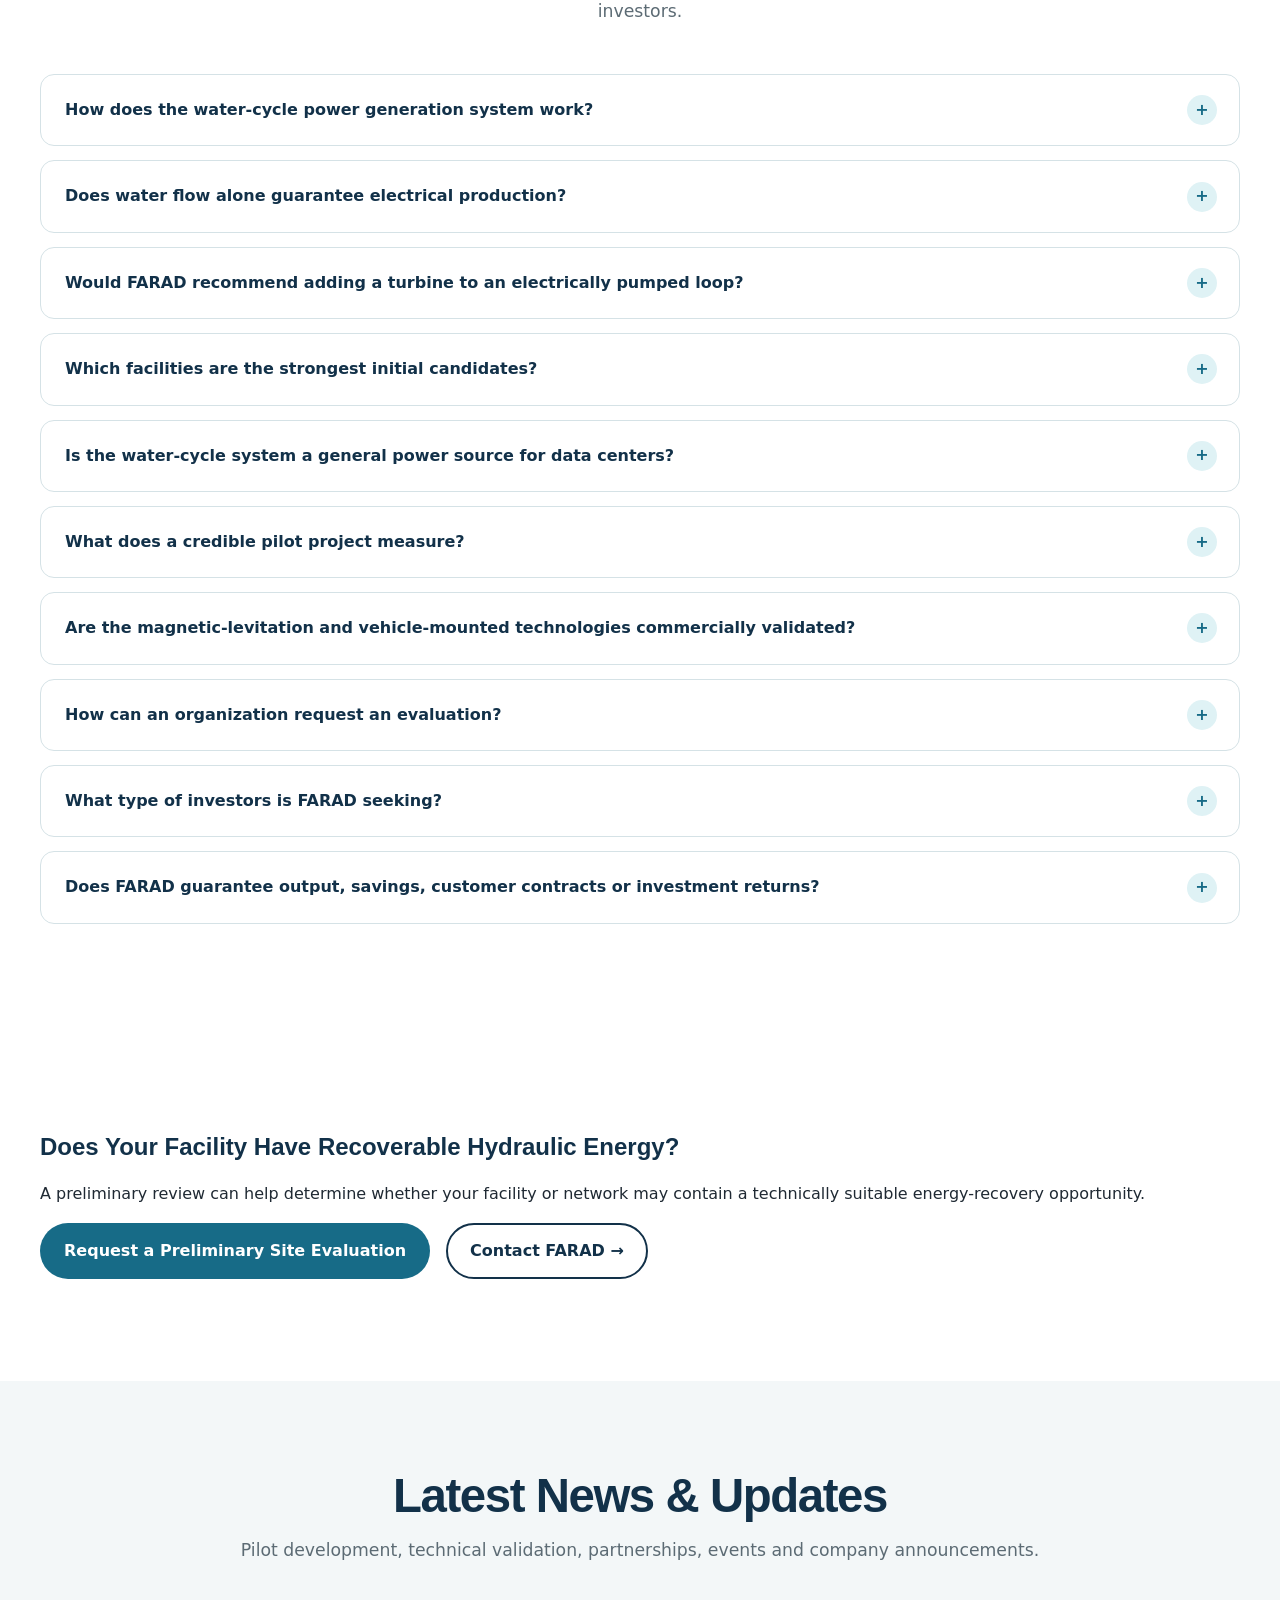
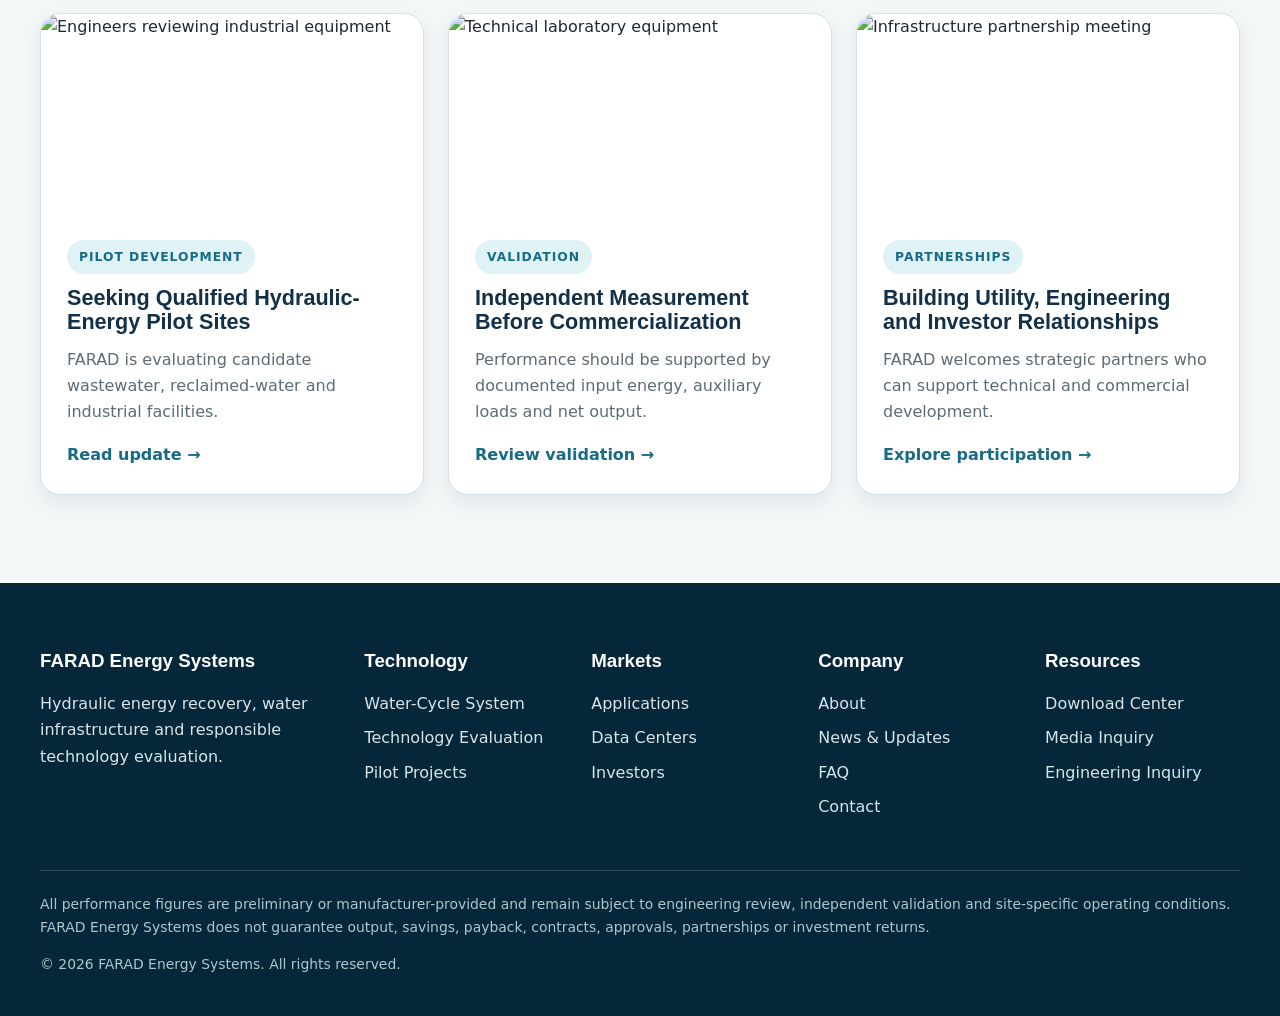
==== commit cf4238b9: "SCRUM-28: Adjusted homepage UI numbers in Site Screening section." ====
--- a/index.html
+++ b/index.html
@@ -108,13 +108,34 @@
     <section class="section" id="pilot">
       <div class="container">
         <div class="section-heading"><h2>From Site Screening to Measured Results</h2><p>FARAD is seeking qualified water and wastewater partners for controlled technical evaluations.</p></div>
-        <div class="process">
-          <div class="step"><div class="round-icon">1</div><h3>Preliminary Screening</h3><p>Review flow, pressure, elevation and operating conditions.</p></div>
-          <div class="step"><div class="round-icon">2</div><h3>Hydraulic Assessment</h3><p>Identify where usable energy may currently be dissipated.</p></div>
-          <div class="step"><div class="round-icon">3</div><h3>Engineering Review</h3><p>Evaluate expected output, pressure loss, safety and bypass requirements.</p></div>
-          <div class="step"><div class="round-icon">4</div><h3>Pilot Installation</h3><p>Measure generator performance and effects on the existing water system.</p></div>
-          <div class="step"><div class="round-icon">5</div><h3>Performance Review</h3><p>Document net electricity production and operational results.</p></div>
-        </div>
+        <div class="steps">
+
+    <div class="step">
+        <h3>Preliminary Screening</h3>
+        <p>Review flow, pressure, elevation and operating conditions.</p>
+    </div>
+
+    <div class="step">
+        <h3>Hydraulic Assessment</h3>
+        <p>Identify where usable energy may currently be dissipated.</p>
+    </div>
+
+    <div class="step">
+        <h3>Engineering Review</h3>
+        <p>Evaluate expected output, pressure loss, safety and bypass requirements.</p>
+    </div>
+
+    <div class="step">
+        <h3>Pilot Installation</h3>
+        <p>Measure generator performance and effects on the existing water system.</p>
+    </div>
+
+    <div class="step">
+        <h3>Performance Review</h3>
+        <p>Document net electricity production and operational results.</p>
+    </div>
+
+</div>
         <div class="actions" style="justify-content:center;margin-top:34px"><a class="btn btn-primary" href="#contact">Become a Pilot Partner</a><a class="btn btn-secondary" href="#contact">View Pilot Requirements</a></div>
       </div>
     </section>
